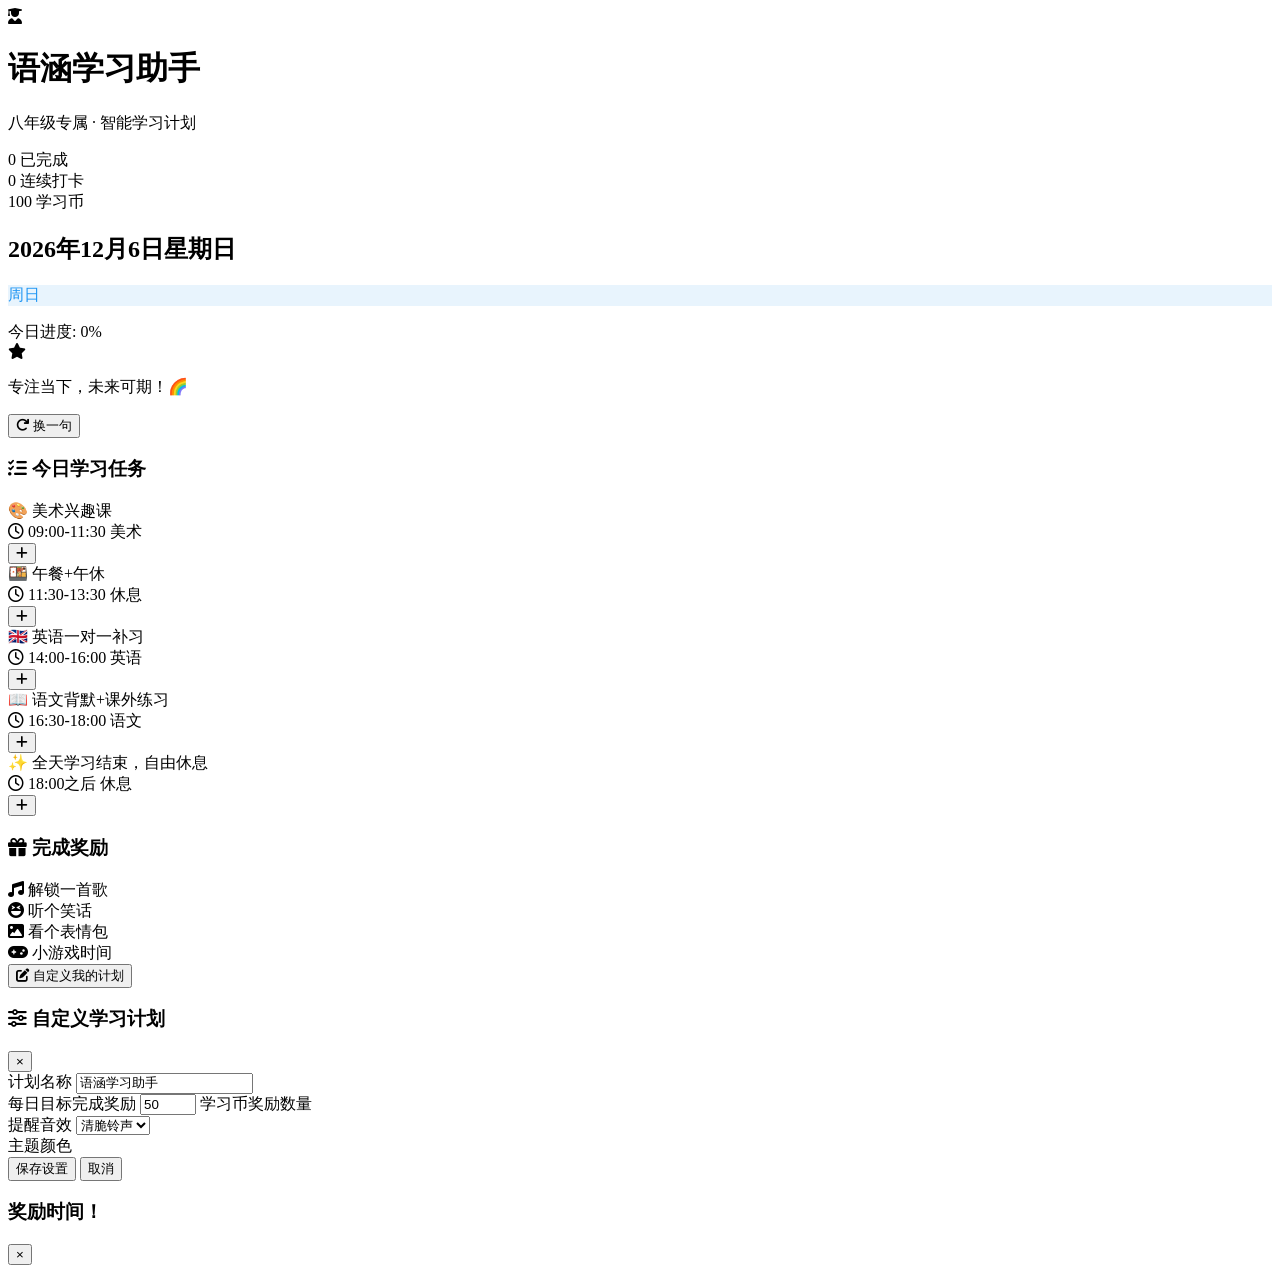
==== index.html @ 537aae7a "Deploy 李语涵学习助手 v1.0" ====
<!DOCTYPE html>
<html lang="zh-CN">
<head>
    <meta charset="UTF-8">
    <meta name="viewport" content="width=device-width, initial-scale=1.0">
    <title>语涵学习助手 ✨</title>
    <link rel="stylesheet" href="style.css">
    <link rel="stylesheet" href="https://cdnjs.cloudflare.com/ajax/libs/font-awesome/6.4.0/css/all.min.css">
    <link href="https://fonts.googleapis.com/css2?family=Poppins:wght@300;400;500;600;700&family=Quicksand:wght@400;500;600&display=swap" rel="stylesheet">
</head>
<body>
    <div class="container">
        <!-- 头部区域 -->
        <header class="header">
            <div class="user-info">
                <div class="avatar">
                    <i class="fas fa-user-graduate"></i>
                </div>
                <div class="user-details">
                    <h1>语涵学习助手</h1>
                    <p class="subtitle">八年级专属 · 智能学习计划</p>
                </div>
            </div>
            <div class="stats">
                <div class="stat-item">
                    <span class="stat-value" id="completed-count">0</span>
                    <span class="stat-label">已完成</span>
                </div>
                <div class="stat-item">
                    <span class="stat-value" id="streak-days">0</span>
                    <span class="stat-label">连续打卡</span>
                </div>
                <div class="stat-item">
                    <span class="stat-value" id="total-points">100</span>
                    <span class="stat-label">学习币</span>
                </div>
            </div>
        </header>

        <!-- 日期和进度 -->
        <div class="date-section">
            <div class="current-date">
                <h2 id="current-date">2026年5月26日 星期二</h2>
                <p class="day-type" id="day-type">工作日</p>
            </div>
            <div class="progress-container">
                <div class="progress-bar">
                    <div class="progress-fill" id="progress-fill" style="width: 0%"></div>
                </div>
                <div class="progress-text">
                    <span id="progress-text">今日进度: 0%</span>
                </div>
            </div>
        </div>

        <!-- 激励语区域 -->
        <div class="motivation-section">
            <div class="motivation-card">
                <i class="fas fa-star"></i>
                <p id="motivation-text">今天也是闪闪发光的一天！✨</p>
                <button class="refresh-motivation" onclick="refreshMotivation()">
                    <i class="fas fa-redo"></i> 换一句
                </button>
            </div>
        </div>

        <!-- 任务列表 -->
        <div class="tasks-section">
            <h3><i class="fas fa-list-check"></i> 今日学习任务</h3>
            <div class="tasks-container" id="tasks-container">
                <!-- 任务将通过JS动态生成 -->
            </div>
        </div>

        <!-- 娱乐奖励 -->
        <div class="rewards-section">
            <h3><i class="fas fa-gift"></i> 完成奖励</h3>
            <div class="rewards-container">
                <div class="reward-item" onclick="claimReward('music')">
                    <i class="fas fa-music"></i>
                    <span>解锁一首歌</span>
                </div>
                <div class="reward-item" onclick="claimReward('joke')">
                    <i class="fas fa-laugh-squint"></i>
                    <span>听个笑话</span>
                </div>
                <div class="reward-item" onclick="claimReward('meme')">
                    <i class="fas fa-image"></i>
                    <span>看个表情包</span>
                </div>
                <div class="reward-item" onclick="claimReward('game')">
                    <i class="fas fa-gamepad"></i>
                    <span>小游戏时间</span>
                </div>
            </div>
        </div>

        <!-- 编辑计划按钮 -->
        <div class="edit-section">
            <button class="edit-plan-btn" onclick="openEditModal()">
                <i class="fas fa-edit"></i> 自定义我的计划
            </button>
        </div>
    </div>

    <!-- 编辑计划模态框 -->
    <div class="modal" id="edit-modal">
        <div class="modal-content">
            <div class="modal-header">
                <h3><i class="fas fa-sliders-h"></i> 自定义学习计划</h3>
                <button class="close-btn" onclick="closeEditModal()">&times;</button>
            </div>
            <div class="modal-body">
                <div class="form-group">
                    <label>计划名称</label>
                    <input type="text" id="plan-name" value="语涵学习助手" placeholder="给你的计划起个酷炫的名字">
                </div>
                <div class="form-group">
                    <label>每日目标完成奖励</label>
                    <input type="number" id="daily-reward" value="50" min="10" max="200">
                    <span class="hint">学习币奖励数量</span>
                </div>
                <div class="form-group">
                    <label>提醒音效</label>
                    <select id="sound-effect">
                        <option value="bell">清脆铃声</option>
                        <option value="chime">风铃音</option>
                        <option value="success">成功音效</option>
                        <option value="none">无音效</option>
                    </select>
                </div>
                <div class="form-group">
                    <label>主题颜色</label>
                    <div class="color-options">
                        <div class="color-option" style="background-color: #6a5acd;" onclick="selectColor('#6a5acd')"></div>
                        <div class="color-option" style="background-color: #ff6b6b;" onclick="selectColor('#ff6b6b')"></div>
                        <div class="color-option" style="background-color: #4ecdc4;" onclick="selectColor('#4ecdc4')"></div>
                        <div class="color-option" style="background-color: #ffd166;" onclick="selectColor('#ffd166')"></div>
                    </div>
                </div>
                <div class="form-actions">
                    <button class="save-btn" onclick="savePlanSettings()">保存设置</button>
                    <button class="cancel-btn" onclick="closeEditModal()">取消</button>
                </div>
            </div>
        </div>
    </div>

    <!-- 奖励展示模态框 -->
    <div class="modal" id="reward-modal">
        <div class="modal-content reward-content">
            <div class="modal-header">
                <h3 id="reward-title">奖励时间！</h3>
                <button class="close-btn" onclick="closeRewardModal()">&times;</button>
            </div>
            <div class="modal-body" id="reward-body">
                <!-- 奖励内容动态生成 -->
            </div>
        </div>
    </div>

    <!-- 音效 -->
    <audio id="complete-sound" src="https://assets.mixkit.co/sfx/preview/mixkit-correct-answer-tone-2870.mp3" preload="auto"></audio>
    <audio id="reward-sound" src="https://assets.mixkit.co/sfx/preview/mixkit-winning-chimes-2015.mp3" preload="auto"></audio>

    <script src="script.js"></script>
</body>
</html>
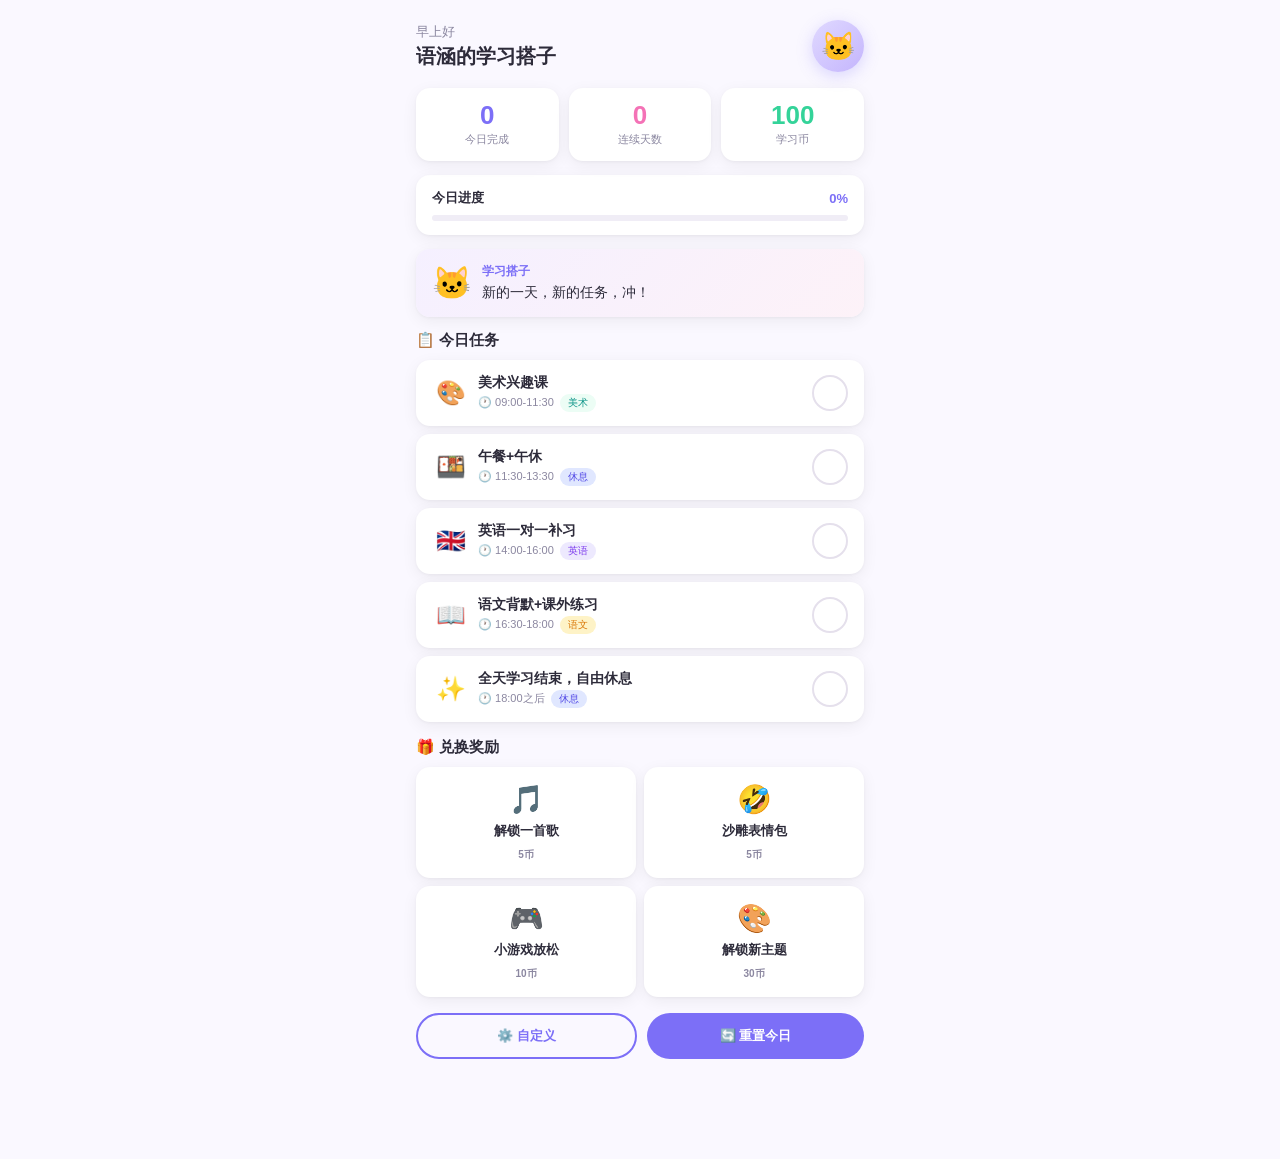
==== commit c0cd1d7d: "v2.0 全新设计：学习搭子 · 同龄人风格 · 单文件应用" ====
--- a/index.html
+++ b/index.html
@@ -1,168 +1,703 @@
 <!DOCTYPE html>
 <html lang="zh-CN">
 <head>
-    <meta charset="UTF-8">
-    <meta name="viewport" content="width=device-width, initial-scale=1.0">
-    <title>语涵学习助手 ✨</title>
-    <link rel="stylesheet" href="style.css">
-    <link rel="stylesheet" href="https://cdnjs.cloudflare.com/ajax/libs/font-awesome/6.4.0/css/all.min.css">
-    <link href="https://fonts.googleapis.com/css2?family=Poppins:wght@300;400;500;600;700&family=Quicksand:wght@400;500;600&display=swap" rel="stylesheet">
+<meta charset="UTF-8">
+<meta name="viewport" content="width=device-width, initial-scale=1.0, user-scalable=no">
+<title>语涵的学习搭子</title>
+<style>
+*{margin:0;padding:0;box-sizing:border-box}
+:root{
+  --bg:#faf8ff;--card:#fff;--text:#2d2b3a;--sub:#8b87a0;
+  --purple:#7c6ff7;--pink:#f472b6;--mint:#34d399;--amber:#fbbf24;
+  --red:#f87171;--blue:#60a5fa;
+  --shadow:0 1px 3px rgba(0,0,0,.04),0 4px 16px rgba(0,0,0,.06);
+  --radius:20px;--radius-sm:14px;
+}
+body{
+  font-family:-apple-system,BlinkMacSystemFont,'Segoe UI','PingFang SC','Microsoft YaHei',sans-serif;
+  background:var(--bg);color:var(--text);min-height:100vh;
+  -webkit-tap-highlight-color:transparent;user-select:none;
+}
+.container{max-width:480px;margin:0 auto;padding:12px 16px 100px}
+
+/* 顶部 */
+.topbar{display:flex;align-items:center;justify-content:space-between;padding:8px 0 16px}
+.greeting{font-size:13px;color:var(--sub)}
+.greeting b{display:block;font-size:20px;color:var(--text);font-weight:700;margin-top:2px}
+.mascot-wrap{position:relative}
+.mascot{
+  width:52px;height:52px;border-radius:50%;
+  background:linear-gradient(135deg,#e0d9ff,#c4b5fd);
+  display:flex;align-items:center;justify-content:center;font-size:28px;
+  box-shadow:0 4px 16px rgba(124,111,247,.25);cursor:pointer;
+  transition:transform .2s;position:relative;
+}
+.mascot:active{transform:scale(.92)}
+.mascot-bubble{
+  position:absolute;top:-36px;right:-10px;
+  background:var(--text);color:#fff;font-size:11px;padding:5px 10px;
+  border-radius:12px 12px 12px 4px;white-space:nowrap;opacity:0;
+  transform:translateY(4px);transition:all .3s;pointer-events:none;
+}
+.mascot-bubble.show{opacity:1;transform:translateY(0)}
+
+/* 状态卡片 */
+.stat-row{display:flex;gap:10px;margin-bottom:14px}
+.stat-card{
+  flex:1;background:var(--card);border-radius:var(--radius-sm);
+  padding:14px;box-shadow:var(--shadow);text-align:center;
+  transition:transform .2s;
+}
+.stat-card:active{transform:scale(.97)}
+.stat-num{font-size:26px;font-weight:800;line-height:1}
+.stat-num.purple{color:var(--purple)}
+.stat-num.pink{color:var(--pink)}
+.stat-num.mint{color:var(--mint)}
+.stat-label{font-size:11px;color:var(--sub);margin-top:4px}
+
+/* 进度条 */
+.progress-wrap{background:var(--card);border-radius:var(--radius-sm);padding:14px 16px;box-shadow:var(--shadow);margin-bottom:14px}
+.progress-top{display:flex;justify-content:space-between;align-items:center;margin-bottom:8px}
+.progress-top span{font-size:13px;font-weight:600}
+.progress-pct{color:var(--purple)}
+.progress-bar{height:6px;background:#f0edf6;border-radius:10px;overflow:hidden}
+.progress-fill{height:100%;background:linear-gradient(90deg,var(--purple),var(--pink));border-radius:10px;transition:width .6s cubic-bezier(.4,0,.2,1)}
+
+/* 搭子说的话 */
+.buddy-msg{
+  background:linear-gradient(135deg,#f5f0ff,#fdf2f8);border-radius:var(--radius-sm);
+  padding:14px 16px;margin-bottom:14px;display:flex;align-items:center;gap:10px;
+  box-shadow:var(--shadow);cursor:pointer;transition:transform .2s;
+}
+.buddy-msg:active{transform:scale(.98)}
+.buddy-avatar{font-size:32px;flex-shrink:0}
+.buddy-text{flex:1}
+.buddy-text .name{font-size:12px;color:var(--purple);font-weight:600}
+.buddy-text .msg{font-size:14px;color:var(--text);margin-top:2px;line-height:1.5}
+
+/* 任务区 */
+.section-title{font-size:15px;font-weight:700;margin-bottom:10px;display:flex;align-items:center;gap:6px}
+.task-list{display:flex;flex-direction:column;gap:8px;margin-bottom:16px}
+.task{
+  background:var(--card);border-radius:var(--radius-sm);padding:14px 16px;
+  box-shadow:var(--shadow);display:flex;align-items:center;gap:12px;
+  transition:all .25s;cursor:pointer;position:relative;overflow:hidden;
+  border-left:4px solid transparent;
+}
+.task.done{border-left-color:var(--mint);background:#f8fdf9}
+.task.done .task-name{text-decoration:line-through;color:#b0b0b0}
+.task.done .task-time{color:#c0c0c0}
+.task-emoji{font-size:24px;flex-shrink:0}
+.task-info{flex:1;min-width:0}
+.task-name{font-size:14px;font-weight:600;transition:color .2s}
+.task-time{font-size:11px;color:var(--sub);margin-top:2px}
+.task-tag{
+  display:inline-block;font-size:10px;padding:2px 8px;border-radius:10px;
+  font-weight:500;margin-left:6px;
+}
+.tag-en{background:#ede9fe;color:#7c3aed}
+.tag-cn{background:#fef3c7;color:#d97706}
+.tag-ma{background:#fce7f3;color:#db2777}
+.tag-ph{background:#d1fae5;color:#059669}
+.tag-ch{background:#f3e8ff;color:#9333ea}
+.tag-fr{background:#e0e7ff;color:#4f46e5}
+.tag-ot{background:#ecfdf5;color:#0d9488}
+.task-check{
+  width:36px;height:36px;border-radius:50%;border:2.5px solid #e5e0ec;
+  flex-shrink:0;display:flex;align-items:center;justify-content:center;
+  transition:all .25s;font-size:16px;color:transparent;
+}
+.task.done .task-check{background:var(--mint);border-color:var(--mint);color:#fff}
+
+/* 奖励区 */
+.reward-grid{display:grid;grid-template-columns:1fr 1fr;gap:8px;margin-bottom:16px}
+.reward-btn{
+  background:var(--card);border-radius:var(--radius-sm);padding:16px 12px;
+  box-shadow:var(--shadow);text-align:center;cursor:pointer;
+  transition:all .2s;border:none;font-family:inherit;font-size:13px;
+  font-weight:600;color:var(--text);display:flex;flex-direction:column;
+  align-items:center;gap:6px;
+}
+.reward-btn:active{transform:scale(.95)}
+.reward-btn .icon{font-size:28px}
+.reward-btn .cost{font-size:10px;color:var(--sub);margin-top:2px}
+
+/* 底部按钮 */
+.bottom-actions{display:flex;gap:10px;margin-top:8px}
+.btn{
+  flex:1;padding:12px;border-radius:25px;font-size:13px;font-weight:600;
+  cursor:pointer;transition:all .2s;border:none;font-family:inherit;
+  display:flex;align-items:center;justify-content:center;gap:6px;
+}
+.btn-outline{background:transparent;border:2px solid var(--purple);color:var(--purple)}
+.btn-outline:active{background:var(--purple);color:#fff}
+.btn-solid{background:var(--purple);color:#fff}
+.btn-solid:active{opacity:.85}
+
+/* 弹窗 */
+.overlay{
+  position:fixed;inset:0;background:rgba(0,0,0,.4);z-index:100;
+  display:flex;align-items:flex-end;justify-content:center;
+  opacity:0;pointer-events:none;transition:opacity .3s;
+}
+.overlay.show{opacity:1;pointer-events:auto}
+.sheet{
+  background:var(--card);width:100%;max-width:480px;max-height:80vh;
+  border-radius:24px 24px 0 0;padding:20px 20px 32px;overflow-y:auto;
+  transform:translateY(100%);transition:transform .35s cubic-bezier(.4,0,.2,1);
+}
+.overlay.show .sheet{transform:translateY(0)}
+.sheet-handle{width:36px;height:4px;background:#e0dce8;border-radius:4px;margin:0 auto 16px}
+.sheet h3{font-size:17px;font-weight:700;margin-bottom:16px;text-align:center}
+
+/* 设置表单 */
+.set-row{margin-bottom:14px}
+.set-row label{display:block;font-size:12px;font-weight:600;color:var(--sub);margin-bottom:6px}
+.set-row input,.set-row select{
+  width:100%;padding:10px 14px;border:2px solid #eee;border-radius:12px;
+  font-size:14px;font-family:inherit;background:#fafafa;transition:border .2s;
+}
+.set-row input:focus,.set-row select:focus{outline:none;border-color:var(--purple);background:#fff}
+.color-pick{display:flex;gap:8px}
+.color-dot{
+  width:30px;height:30px;border-radius:50%;cursor:pointer;border:3px solid transparent;transition:all .2s;
+}
+.color-dot.active{border-color:var(--text);transform:scale(1.15)}
+
+/* 奖励弹窗 */
+.reward-pop{text-align:center;padding:10px 0}
+.reward-pop .big-emoji{font-size:64px;margin-bottom:12px;animation:bounce .6s}
+@keyframes bounce{0%,100%{transform:translateY(0)}50%{transform:translateY(-16px)}}
+.reward-pop .title{font-size:18px;font-weight:700;margin-bottom:6px}
+.reward-pop .desc{font-size:13px;color:var(--sub);margin-bottom:16px;line-height:1.6}
+
+/* 小游戏 */
+.game-area{text-align:center;padding:10px 0}
+.game-canvas{border-radius:12px;background:#f8f6ff;margin-bottom:12px;touch-action:none}
+.game-score{font-size:15px;font-weight:700;margin-bottom:8px}
+.game-hint{font-size:12px;color:var(--sub)}
+
+/* Toast */
+.toast{
+  position:fixed;top:20px;left:50%;transform:translateX(-50%);
+  background:var(--text);color:#fff;padding:10px 20px;border-radius:20px;
+  font-size:13px;font-weight:600;z-index:200;pointer-events:none;
+  animation:toastIn .35s ease,toastOut .35s ease 1.8s forwards;
+}
+@keyframes toastIn{from{opacity:0;transform:translateX(-50%) translateY(-12px)}to{opacity:1;transform:translateX(-50%) translateY(0)}}
+@keyframes toastOut{from{opacity:1}to{opacity:0}}
+
+/* 粒子 */
+.spark{
+  position:fixed;pointer-events:none;z-index:300;font-size:20px;
+  animation:sparkUp .9s ease-out forwards;
+}
+@keyframes sparkUp{
+  0%{opacity:1;transform:translate(0,0) scale(1)}
+  100%{opacity:0;transform:translate(var(--sx),var(--sy)) scale(.3)}
+}
+
+/* 暗色 */
+@media(prefers-color-scheme:dark){
+  :root{--bg:#13111c;--card:#1e1b2e;--text:#e8e4f0;--sub:#9b95b5}
+  .task{background:#1e1b2e}
+  .task.done{background:#1a2e22}
+  .stat-card{background:#1e1b2e}
+  .progress-wrap{background:#1e1b2e}
+  .buddy-msg{background:linear-gradient(135deg,#1e1b3a,#2a1a30)}
+  .reward-btn{background:#1e1b2e}
+  .sheet{background:#1e1b2e}
+  .set-row input,.set-row select{background:#2a2638;border-color:#3a3550;color:#e8e4f0}
+  .progress-bar{background:#2a2638}
+  .task-check{border-color:#3a3550}
+  .sheet-handle{background:#3a3550}
+}
+</style>
 </head>
 <body>
-    <div class="container">
-        <!-- 头部区域 -->
-        <header class="header">
-            <div class="user-info">
-                <div class="avatar">
-                    <i class="fas fa-user-graduate"></i>
-                </div>
-                <div class="user-details">
-                    <h1>语涵学习助手</h1>
-                    <p class="subtitle">八年级专属 · 智能学习计划</p>
-                </div>
-            </div>
-            <div class="stats">
-                <div class="stat-item">
-                    <span class="stat-value" id="completed-count">0</span>
-                    <span class="stat-label">已完成</span>
-                </div>
-                <div class="stat-item">
-                    <span class="stat-value" id="streak-days">0</span>
-                    <span class="stat-label">连续打卡</span>
-                </div>
-                <div class="stat-item">
-                    <span class="stat-value" id="total-points">100</span>
-                    <span class="stat-label">学习币</span>
-                </div>
-            </div>
-        </header>
-
-        <!-- 日期和进度 -->
-        <div class="date-section">
-            <div class="current-date">
-                <h2 id="current-date">2026年5月26日 星期二</h2>
-                <p class="day-type" id="day-type">工作日</p>
-            </div>
-            <div class="progress-container">
-                <div class="progress-bar">
-                    <div class="progress-fill" id="progress-fill" style="width: 0%"></div>
-                </div>
-                <div class="progress-text">
-                    <span id="progress-text">今日进度: 0%</span>
-                </div>
-            </div>
-        </div>
-
-        <!-- 激励语区域 -->
-        <div class="motivation-section">
-            <div class="motivation-card">
-                <i class="fas fa-star"></i>
-                <p id="motivation-text">今天也是闪闪发光的一天！✨</p>
-                <button class="refresh-motivation" onclick="refreshMotivation()">
-                    <i class="fas fa-redo"></i> 换一句
-                </button>
-            </div>
-        </div>
-
-        <!-- 任务列表 -->
-        <div class="tasks-section">
-            <h3><i class="fas fa-list-check"></i> 今日学习任务</h3>
-            <div class="tasks-container" id="tasks-container">
-                <!-- 任务将通过JS动态生成 -->
-            </div>
-        </div>
-
-        <!-- 娱乐奖励 -->
-        <div class="rewards-section">
-            <h3><i class="fas fa-gift"></i> 完成奖励</h3>
-            <div class="rewards-container">
-                <div class="reward-item" onclick="claimReward('music')">
-                    <i class="fas fa-music"></i>
-                    <span>解锁一首歌</span>
-                </div>
-                <div class="reward-item" onclick="claimReward('joke')">
-                    <i class="fas fa-laugh-squint"></i>
-                    <span>听个笑话</span>
-                </div>
-                <div class="reward-item" onclick="claimReward('meme')">
-                    <i class="fas fa-image"></i>
-                    <span>看个表情包</span>
-                </div>
-                <div class="reward-item" onclick="claimReward('game')">
-                    <i class="fas fa-gamepad"></i>
-                    <span>小游戏时间</span>
-                </div>
-            </div>
-        </div>
-
-        <!-- 编辑计划按钮 -->
-        <div class="edit-section">
-            <button class="edit-plan-btn" onclick="openEditModal()">
-                <i class="fas fa-edit"></i> 自定义我的计划
-            </button>
-        </div>
+<div class="container">
+  <div class="topbar">
+    <div class="greeting">
+      <span id="greet-time">下午好</span>
+      <b id="plan-title">语涵的学习搭子</b>
     </div>
-
-    <!-- 编辑计划模态框 -->
-    <div class="modal" id="edit-modal">
-        <div class="modal-content">
-            <div class="modal-header">
-                <h3><i class="fas fa-sliders-h"></i> 自定义学习计划</h3>
-                <button class="close-btn" onclick="closeEditModal()">&times;</button>
-            </div>
-            <div class="modal-body">
-                <div class="form-group">
-                    <label>计划名称</label>
-                    <input type="text" id="plan-name" value="语涵学习助手" placeholder="给你的计划起个酷炫的名字">
-                </div>
-                <div class="form-group">
-                    <label>每日目标完成奖励</label>
-                    <input type="number" id="daily-reward" value="50" min="10" max="200">
-                    <span class="hint">学习币奖励数量</span>
-                </div>
-                <div class="form-group">
-                    <label>提醒音效</label>
-                    <select id="sound-effect">
-                        <option value="bell">清脆铃声</option>
-                        <option value="chime">风铃音</option>
-                        <option value="success">成功音效</option>
-                        <option value="none">无音效</option>
-                    </select>
-                </div>
-                <div class="form-group">
-                    <label>主题颜色</label>
-                    <div class="color-options">
-                        <div class="color-option" style="background-color: #6a5acd;" onclick="selectColor('#6a5acd')"></div>
-                        <div class="color-option" style="background-color: #ff6b6b;" onclick="selectColor('#ff6b6b')"></div>
-                        <div class="color-option" style="background-color: #4ecdc4;" onclick="selectColor('#4ecdc4')"></div>
-                        <div class="color-option" style="background-color: #ffd166;" onclick="selectColor('#ffd166')"></div>
-                    </div>
-                </div>
-                <div class="form-actions">
-                    <button class="save-btn" onclick="savePlanSettings()">保存设置</button>
-                    <button class="cancel-btn" onclick="closeEditModal()">取消</button>
-                </div>
-            </div>
-        </div>
+    <div class="mascot-wrap" onclick="tapMascot()">
+      <div class="mascot-bubble" id="mascot-bubble"></div>
+      <div class="mascot" id="mascot-face">🐱</div>
     </div>
-
-    <!-- 奖励展示模态框 -->
-    <div class="modal" id="reward-modal">
-        <div class="modal-content reward-content">
-            <div class="modal-header">
-                <h3 id="reward-title">奖励时间！</h3>
-                <button class="close-btn" onclick="closeRewardModal()">&times;</button>
-            </div>
-            <div class="modal-body" id="reward-body">
-                <!-- 奖励内容动态生成 -->
-            </div>
-        </div>
+  </div>
+
+  <div class="stat-row">
+    <div class="stat-card"><div class="stat-num purple" id="done-num">0</div><div class="stat-label">今日完成</div></div>
+    <div class="stat-card"><div class="stat-num pink" id="streak-num">0</div><div class="stat-label">连续天数</div></div>
+    <div class="stat-card"><div class="stat-num mint" id="coin-num">100</div><div class="stat-label">学习币</div></div>
+  </div>
+
+  <div class="progress-wrap">
+    <div class="progress-top"><span>今日进度</span><span class="progress-pct" id="pct-text">0%</span></div>
+    <div class="progress-bar"><div class="progress-fill" id="pct-bar" style="width:0%"></div></div>
+  </div>
+
+  <div class="buddy-msg" onclick="refreshBuddy()">
+    <div class="buddy-avatar" id="buddy-emoji">🐱</div>
+    <div class="buddy-text">
+      <div class="name">你的学习搭子</div>
+      <div class="msg" id="buddy-msg">今天也是元气满满的一天！</div>
     </div>
-
-    <!-- 音效 -->
-    <audio id="complete-sound" src="https://assets.mixkit.co/sfx/preview/mixkit-correct-answer-tone-2870.mp3" preload="auto"></audio>
-    <audio id="reward-sound" src="https://assets.mixkit.co/sfx/preview/mixkit-winning-chimes-2015.mp3" preload="auto"></audio>
-
-    <script src="script.js"></script>
+  </div>
+
+  <div class="section-title">📋 今日任务</div>
+  <div class="task-list" id="task-list"></div>
+
+  <div class="section-title">🎁 兑换奖励</div>
+  <div class="reward-grid">
+    <button class="reward-btn" onclick="openReward('music')"><span class="icon">🎵</span>解锁一首歌<span class="cost">5币</span></button>
+    <button class="reward-btn" onclick="openReward('meme')"><span class="icon">🤣</span>沙雕表情包<span class="cost">5币</span></button>
+    <button class="reward-btn" onclick="openReward('game')"><span class="icon">🎮</span>小游戏放松<span class="cost">10币</span></button>
+    <button class="reward-btn" onclick="openReward('theme')"><span class="icon">🎨</span>解锁新主题<span class="cost">30币</span></button>
+  </div>
+
+  <div class="bottom-actions">
+    <button class="btn btn-outline" onclick="openSettings()">⚙️ 自定义</button>
+    <button class="btn btn-solid" onclick="resetToday()">🔄 重置今日</button>
+  </div>
+</div>
+
+<!-- 设置弹窗 -->
+<div class="overlay" id="settings-overlay">
+  <div class="sheet">
+    <div class="sheet-handle"></div>
+    <h3>自定义你的学习搭子</h3>
+    <div class="set-row"><label>计划名称</label><input id="set-name" placeholder="给你的计划起个名"></div>
+    <div class="set-row"><label>搭子昵称</label><input id="set-buddy" placeholder="给你的搭子起个名"></div>
+    <div class="set-row"><label>搭子形象</label><select id="set-mascot"></select></div>
+    <div class="set-row"><label>主题色</label><div class="color-pick" id="color-pick"></div></div>
+    <button class="btn btn-solid" style="width:100%;margin-top:8px" onclick="saveSettings()">保存</button>
+  </div>
+</div>
+
+<!-- 奖励弹窗 -->
+<div class="overlay" id="reward-overlay">
+  <div class="sheet" id="reward-sheet">
+    <div class="sheet-handle"></div>
+    <div class="reward-pop" id="reward-content"></div>
+  </div>
+</div>
+
+<script>
+// ============ 数据 ============
+const WEEKDAY_TASKS = [
+  {id:1,emoji:'📝',name:'完成校内全部作业',time:'放学~20:00',tag:'作业',tagCls:'tag-ot'},
+  {id:2,emoji:'🇬🇧',name:'英语专项：背默+语法',time:'20:00-21:10',tag:'英语',tagCls:'tag-en',days:[1,3,5]},
+  {id:3,emoji:'📖',name:'语文专项：背诵+刷题',time:'20:00-21:10',tag:'语文',tagCls:'tag-cn',days:[2,4]},
+];
+const SAT_TASKS = [
+  {id:4,emoji:'😴',name:'补觉休整，好好吃顿饭',time:'10:00起床',tag:'休息',tagCls:'tag-fr'},
+  {id:5,emoji:'🔬',name:'理化空中课堂+随堂练习',time:'10:00-11:00',tag:'理化',tagCls:'tag-ph'},
+  {id:6,emoji:'🧮',name:'线下数学补习',time:'13:00-17:00',tag:'数学',tagCls:'tag-ma'},
+  {id:7,emoji:'📚',name:'周末作业查缺补漏',time:'17:00-20:00',tag:'作业',tagCls:'tag-ot'},
+  {id:8,emoji:'🎮',name:'自由娱乐时间',time:'20:00之后',tag:'娱乐',tagCls:'tag-fr'},
+];
+const SUN_TASKS = [
+  {id:9,emoji:'🎨',name:'美术兴趣课',time:'09:00-11:30',tag:'美术',tagCls:'tag-ot'},
+  {id:10,emoji:'🍱',name:'午餐+午休',time:'11:30-13:30',tag:'休息',tagCls:'tag-fr'},
+  {id:11,emoji:'🇬🇧',name:'英语一对一补习',time:'14:00-16:00',tag:'英语',tagCls:'tag-en'},
+  {id:12,emoji:'📖',name:'语文背默+课外练习',time:'16:30-18:00',tag:'语文',tagCls:'tag-cn'},
+  {id:13,emoji:'✨',name:'全天学习结束，自由休息',time:'18:00之后',tag:'休息',tagCls:'tag-fr'},
+];
+
+const MASCOTS = ['🐱','🐶','🐰','🦊','🐼','🐨','🐸','🦄','🐙','🐣'];
+const COLORS = ['#7c6ff7','#f472b6','#34d399','#fbbf24','#60a5fa','#f87171','#a78bfa','#fb923c'];
+
+// 搭子语录——同龄人语气
+const BUDDY_MSGS = {
+  morning: [
+    '早啊！今天也是被学习选中的一天呢~',
+    '起床了起床了，卷起来！',
+    '新的一天，新的任务，冲！',
+    '早八人早八魂（虽然你不上早八）',
+  ],
+  idle: [
+    '在吗在吗在吗？看看任务？',
+    '摸鱼被我抓到了吧 👀',
+    '点一下任务就能完成哦，试试？',
+    '今天进度还是0诶，要不要开始第一个？',
+    '我在这儿等着你回来~等着你回来把那任务做~',
+  ],
+  progress: [
+    '不错不错，进度过半了！',
+    '稳！继续保持这个节奏',
+    '你今天状态可以啊',
+    '已经完成好几个了，休息一下？',
+  ],
+  almost: [
+    '就差最后一点了！',
+    '马上就能收工了，再坚持一下',
+    '胜利在望！',
+  ],
+  done: [
+    '全部完成！今天你是我的神！',
+    '收工！可以心安理得地躺平了',
+    '任务清零！奖励自己一下？',
+    '今天表现满分，明天继续~',
+  ],
+  tap: [
+    '别戳了别戳了，痒！',
+    '？',
+    '你戳我干嘛，去做任务啊',
+    '再戳我要生气了（并不会）',
+    '戳一次扣一个学习币（开玩笑的）',
+    '好啦好啦，我知道你在',
+  ]
+};
+
+// 奖励内容
+const REWARDS = {
+  music: {
+    emoji:'🎵',title:'今日推荐',
+    desc:'<p style="margin:4px 0">去网易云搜：<b>《我会等》- 承桓</b></p><p style="font-size:12px;color:var(--sub)">或者打开你的歌单随便听一首~</p>'
+  },
+  meme: {
+    emoji:'🤣',title:'今日份快乐',
+    desc:'<p style="font-size:28px;margin:8px 0">(╯°□°）╯︵ ┻━┻</p><p style="font-size:12px;color:var(--sub)">学习压力大的时候，掀个桌（虚拟的）</p>'
+  },
+  game: {emoji:'🎮',title:'小游戏',desc:'',isGame:true},
+  theme: {
+    emoji:'🎨',title:'新主题解锁！',
+    desc:'<p>已解锁一个新主题色</p><p style="font-size:12px;color:var(--sub)">去设置里换上新皮肤吧~</p>'
+  }
+};
+
+// ============ 状态 ============
+let completed = new Set();
+let coins = 100;
+let streak = 0;
+let themeColor = '#7c6ff7';
+let planTitle = '语涵的学习搭子';
+let buddyName = '学习搭子';
+let mascotEmoji = '🐱';
+let unlockedThemes = new Set(['#7c6ff7']);
+
+// ============ 初始化 ============
+function init(){
+  loadData();
+  updateGreeting();
+  renderTasks();
+  updateStats();
+  refreshBuddy();
+  applyTheme();
+  populateSettings();
+}
+function getToday(){return new Date().toISOString().split('T')[0]}
+function getDay(){return new Date().getDay()}
+
+function getTasks(){
+  const d = getDay();
+  if(d===0) return SUN_TASKS;
+  if(d===6) return SAT_TASKS;
+  return WEEKDAY_TASKS.filter(t=>!t.days||t.days.includes(d));
+}
+
+function renderTasks(){
+  const list = document.getElementById('task-list');
+  const tasks = getTasks();
+  list.innerHTML = tasks.map(t=>`
+    <div class="task ${completed.has(t.id)?'done':''}" onclick="toggleTask(${t.id},this)">
+      <div class="task-emoji">${t.emoji}</div>
+      <div class="task-info">
+        <div class="task-name">${t.name}</div>
+        <div class="task-time">🕐 ${t.time}<span class="task-tag ${t.tagCls}">${t.tag}</span></div>
+      </div>
+      <div class="task-check">✓</div>
+    </div>
+  `).join('');
+}
+
+function toggleTask(id,el){
+  if(completed.has(id)){
+    completed.delete(id);
+    el.classList.remove('done');
+    coins = Math.max(0, coins - 8);
+  } else {
+    completed.add(id);
+    el.classList.add('done');
+    coins += 8;
+    spawnSparks(el);
+    const msgs = ['拿下！','稳~','✅','+8','可以！','nice'];
+    toast(msgs[Math.floor(Math.random()*msgs.length)]);
+  }
+  updateStats();
+  saveData();
+  refreshBuddy();
+}
+
+function updateStats(){
+  const tasks = getTasks();
+  const done = tasks.filter(t=>completed.has(t.id)).length;
+  const pct = tasks.length ? Math.round(done/tasks.length*100) : 0;
+  document.getElementById('done-num').textContent = done;
+  document.getElementById('streak-num').textContent = streak;
+  document.getElementById('coin-num').textContent = coins;
+  document.getElementById('pct-text').textContent = pct+'%';
+  document.getElementById('pct-bar').style.width = pct+'%';
+}
+
+function updateGreeting(){
+  const h = new Date().getHours();
+  const g = h<12?'早上好':h<18?'下午好':'晚上好';
+  document.getElementById('greet-time').textContent = g;
+}
+
+function refreshBuddy(){
+  const tasks = getTasks();
+  const done = tasks.filter(t=>completed.has(t.id)).length;
+  const total = tasks.length;
+  let pool;
+  if(done===0) pool = BUDDY_MSGS.idle;
+  else if(done===total) pool = BUDDY_MSGS.done;
+  else if(done/total >= 0.8) pool = BUDDY_MSGS.almost;
+  else if(done/total >= 0.4) pool = BUDDY_MSGS.progress;
+  else pool = BUDDY_MSGS.idle;
+  const h = new Date().getHours();
+  if(h<10 && done===0) pool = BUDDY_MSGS.morning;
+  const msg = pool[Math.floor(Math.random()*pool.length)];
+  document.getElementById('buddy-msg').textContent = msg;
+  document.getElementById('buddy-emoji').textContent = mascotEmoji;
+  document.getElementById('mascot-face').textContent = mascotEmoji;
+  document.querySelector('.buddy-text .name').textContent = buddyName;
+}
+
+function tapMascot(){
+  const msgs = BUDDY_MSGS.tap;
+  const msg = msgs[Math.floor(Math.random()*msgs.length)];
+  const bubble = document.getElementById('mascot-bubble');
+  bubble.textContent = msg;
+  bubble.classList.add('show');
+  setTimeout(()=>bubble.classList.remove('show'), 2000);
+}
+
+// ============ 奖励 ============
+function openReward(type){
+  if(type==='theme'){
+    if(coins<30){toast('学习币不够哦，再攒攒~');return}
+    coins-=30;
+    const avail = [...COLORS].filter(c=>!unlockedThemes.has(c));
+    if(avail.length===0){toast('所有主题都已解锁！');coins+=30;return}
+    const pick = avail[Math.floor(Math.random()*avail.length)];
+    unlockedThemes.add(pick);
+    themeColor = pick;
+    applyTheme();
+    updateStats();saveData();
+    showRewardPopup('🎨','新主题解锁！','<p>去设置里可以切换主题~</p>');
+    return;
+  }
+  const r = REWARDS[type];
+  if(!r) return;
+  if(coins<5 && type!=='game'){toast('学习币不够哦~');return}
+  if(type==='game' && coins<10){toast('需要10个学习币~');return}
+  coins -= (type==='game'?10:5);
+  updateStats();saveData();
+  if(r.isGame){showGamePopup();return}
+  showRewardPopup(r.emoji,r.title,r.desc);
+}
+
+function showRewardPopup(emoji,title,desc){
+  document.getElementById('reward-content').innerHTML = `
+    <div class="big-emoji">${emoji}</div>
+    <div class="title">${title}</div>
+    <div class="desc">${desc}</div>
+    <button class="btn btn-solid" style="width:100%" onclick="closeReward()">收下！</button>
+  `;
+  document.getElementById('reward-overlay').classList.add('show');
+}
+
+// ============ 小游戏：记忆翻牌 ============
+let gameActive = false;
+let gameCards = [];
+let gameFlipped = [];
+let gameMatched = 0;
+let gameMoves = 0;
+
+function showGamePopup(){
+  const overlay = document.getElementById('reward-overlay');
+  const sheet = document.getElementById('reward-sheet');
+  sheet.innerHTML = `
+    <div class="sheet-handle"></div>
+    <div class="game-area">
+      <h3 style="margin-bottom:8px">🃏 记忆翻牌</h3>
+      <p class="game-hint">找出所有配对，尽量少翻牌！</p>
+      <div class="game-score" id="game-score">步数: 0 | 配对: 0/4</div>
+      <div style="display:grid;grid-template-columns:repeat(4,1fr);gap:6px;max-width:280px;margin:0 auto" id="game-grid"></div>
+      <button class="btn btn-solid" style="width:100%;margin-top:12px" onclick="closeReward()">不玩了</button>
+    </div>
+  `;
+  overlay.classList.add('show');
+  initGame();
+}
+
+function initGame(){
+  const emojis = ['🌟','💎','🔥','🎯','🌟','💎','🔥','🎯'];
+  gameCards = emojis.sort(()=>Math.random()-.5);
+  gameFlipped = [];
+  gameMatched = 0;
+  gameMoves = 0;
+  gameActive = true;
+  renderGameGrid();
+}
+
+function renderGameGrid(){
+  const grid = document.getElementById('game-grid');
+  if(!grid) return;
+  grid.innerHTML = gameCards.map((e,i)=>{
+    const flipped = gameFlipped.includes(i);
+    const matched = gameMatched > 0 && gameCards[i] === gameCards[gameFlipped[0]] && gameFlipped.includes(i);
+    return `<div style="aspect-ratio:1;border-radius:10px;display:flex;align-items:center;justify-content:center;font-size:28px;cursor:pointer;transition:all .2s;${flipped||matched?'background:#e8e4f8':'background:linear-gradient(135deg,#7c6ff7,#a78bfa);color:transparent'}" onclick="flipCard(${i})">${flipped||matched?e:'?'}</div>`;
+  }).join('');
+  document.getElementById('game-score').textContent = `步数: ${gameMoves} | 配对: ${gameMatched}/4`;
+}
+
+function flipCard(i){
+  if(!gameActive) return;
+  if(gameFlipped.includes(i)) return;
+  if(gameFlipped.length >= 2) return;
+  gameFlipped.push(i);
+  renderGameGrid();
+  if(gameFlipped.length === 2){
+    gameMoves++;
+    const [a,b] = gameFlipped;
+    if(gameCards[a] === gameCards[b]){
+      gameMatched++;
+      gameFlipped = [];
+      renderGameGrid();
+      if(gameMatched === 4){
+        gameActive = false;
+        const bonus = gameMoves <= 6 ? 15 : gameMoves <= 10 ? 10 : 5;
+        coins += bonus;
+        updateStats();saveData();
+        setTimeout(()=>{
+          document.getElementById('game-score').textContent = `完成！步数: ${gameMoves} | 奖励 +${bonus}币`;
+        },300);
+      }
+    } else {
+      setTimeout(()=>{gameFlipped=[];renderGameGrid()},600);
+    }
+  }
+}
+
+// ============ 设置 ============
+function populateSettings(){
+  document.getElementById('set-name').value = planTitle;
+  document.getElementById('set-buddy').value = buddyName;
+  const sel = document.getElementById('set-mascot');
+  sel.innerHTML = MASCOTS.map(m=>`<option value="${m}" ${m===mascotEmoji?'selected':''}>${m}</option>`).join('');
+  const pick = document.getElementById('color-pick');
+  pick.innerHTML = COLORS.map(c=>`<div class="color-dot${c===themeColor?' active':''}${unlockedThemes.has(c)?'':' style="opacity:.3;pointer-events:none"'}" style="background:${c}" onclick="pickColor('${c}')"></div>`).join('');
+}
+
+function pickColor(c){
+  if(!unlockedThemes.has(c)) return;
+  themeColor = c;
+  applyTheme();
+  populateSettings();
+}
+
+function openSettings(){
+  populateSettings();
+  document.getElementById('settings-overlay').classList.add('show');
+}
+
+function saveSettings(){
+  planTitle = document.getElementById('set-name').value || '语涵的学习搭子';
+  buddyName = document.getElementById('set-buddy').value || '学习搭子';
+  mascotEmoji = document.getElementById('set-mascot').value;
+  document.getElementById('plan-title').textContent = planTitle;
+  document.title = planTitle;
+  refreshBuddy();
+  saveData();
+  closeSettings();
+  toast('保存成功！');
+}
+
+function closeSettings(){document.getElementById('settings-overlay').classList.remove('show')}
+function closeReward(){document.getElementById('reward-overlay').classList.remove('show')}
+
+// ============ 主题 ============
+function applyTheme(){
+  document.documentElement.style.setProperty('--purple',themeColor);
+}
+
+// ============ 粒子 ============
+function spawnSparks(el){
+  const rect = el.getBoundingClientRect();
+  const cx = rect.left + rect.width/2;
+  const cy = rect.top + rect.height/2;
+  const emojis = ['✨','⭐','💫','🌟','🎉'];
+  for(let i=0;i<6;i++){
+    const s = document.createElement('div');
+    s.className = 'spark';
+    s.textContent = emojis[Math.floor(Math.random()*emojis.length)];
+    s.style.left = cx+'px';s.style.top = cy+'px';
+    const a = Math.random()*Math.PI*2, d = 40+Math.random()*60;
+    s.style.setProperty('--sx',Math.cos(a)*d+'px');
+    s.style.setProperty('--sy',Math.sin(a)*d+'px');
+    document.body.appendChild(s);
+    setTimeout(()=>s.remove(),900);
+  }
+}
+
+// ============ Toast ============
+function toast(msg){
+  const t = document.createElement('div');t.className='toast';t.textContent=msg;
+  document.body.appendChild(t);
+  setTimeout(()=>t.remove(),2200);
+}
+
+// ============ 存储 ============
+function saveData(){
+  const d = {
+    completed: [...completed],coins,streak,themeColor,planTitle,buddyName,
+    mascotEmoji,unlockedThemes:[...unlockedThemes],
+    lastDate: getToday()
+  };
+  localStorage.setItem('yuhan_study',JSON.stringify(d));
+}
+function loadData(){
+  try{
+    const raw = localStorage.getItem('yuhan_study');
+    if(!raw) return;
+    const d = JSON.parse(raw);
+    completed = new Set(d.completed||[]);
+    coins = d.coins??100;
+    themeColor = d.themeColor||'#7c6ff7';
+    planTitle = d.planTitle||'语涵的学习搭子';
+    buddyName = d.buddyName||'学习搭子';
+    mascotEmoji = d.mascotEmoji||'🐱';
+    unlockedThemes = new Set(d.unlockedThemes||['#7c6ff7']);
+    // streak
+    const today = getToday();
+    if(d.lastDate === today){streak = d.streak||0}
+    else if(d.lastDate && isYesterday(d.lastDate,today)){streak = (d.streak||0)+1}
+    else {streak = 0}
+    document.getElementById('plan-title').textContent = planTitle;
+    document.title = planTitle;
+  }catch(e){}
+}
+function isYesterday(a,b){
+  const d1=new Date(a+'T00:00:00'),d2=new Date(b+'T00:00:00');
+  return Math.round((d2-d1)/86400000)===1;
+}
+function resetToday(){
+  if(!confirm('确定要重置今天的完成记录吗？')) return;
+  completed.clear();
+  updateStats();renderTasks();saveData();refreshBuddy();
+  toast('已重置');
+}
+
+// 弹窗关闭
+document.getElementById('settings-overlay').addEventListener('click',function(e){if(e.target===this)closeSettings()});
+document.getElementById('reward-overlay').addEventListener('click',function(e){if(e.target===this)closeReward()});
+
+init();
+</script>
 </body>
 </html>
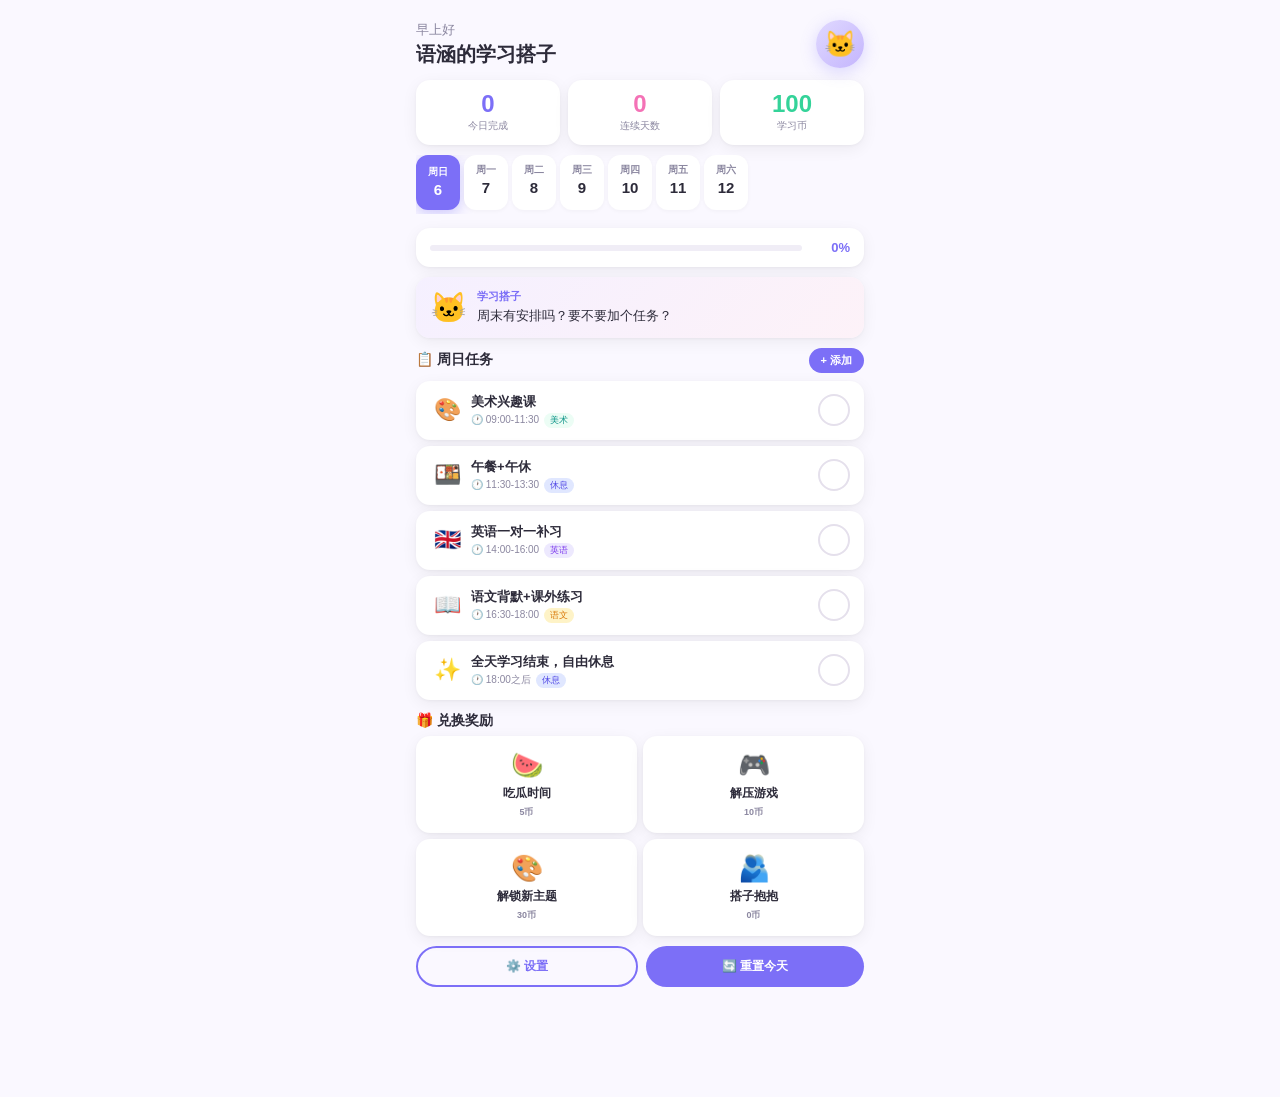
==== commit c2590884: "fix: JS syntax and rendering issues" ====
--- a/index.html
+++ b/index.html
@@ -2,700 +2,542 @@
 <html lang="zh-CN">
 <head>
 <meta charset="UTF-8">
-<meta name="viewport" content="width=device-width, initial-scale=1.0, user-scalable=no">
+<meta name="viewport" content="width=device-width,initial-scale=1,maximum-scale=1,user-scalable=no,viewport-fit=cover">
+<meta name="apple-mobile-web-app-capable" content="yes">
+<meta name="apple-mobile-web-app-status-bar-style" content="black-translucent">
+<meta name="apple-mobile-web-app-title" content="学习搭子">
+<meta name="theme-color" content="#7c6ff7">
+<link rel="manifest" href="manifest.json">
 <title>语涵的学习搭子</title>
 <style>
 *{margin:0;padding:0;box-sizing:border-box}
-:root{
-  --bg:#faf8ff;--card:#fff;--text:#2d2b3a;--sub:#8b87a0;
-  --purple:#7c6ff7;--pink:#f472b6;--mint:#34d399;--amber:#fbbf24;
-  --red:#f87171;--blue:#60a5fa;
-  --shadow:0 1px 3px rgba(0,0,0,.04),0 4px 16px rgba(0,0,0,.06);
-  --radius:20px;--radius-sm:14px;
-}
-body{
-  font-family:-apple-system,BlinkMacSystemFont,'Segoe UI','PingFang SC','Microsoft YaHei',sans-serif;
-  background:var(--bg);color:var(--text);min-height:100vh;
-  -webkit-tap-highlight-color:transparent;user-select:none;
-}
-.container{max-width:480px;margin:0 auto;padding:12px 16px 100px}
-
-/* 顶部 */
-.topbar{display:flex;align-items:center;justify-content:space-between;padding:8px 0 16px}
-.greeting{font-size:13px;color:var(--sub)}
-.greeting b{display:block;font-size:20px;color:var(--text);font-weight:700;margin-top:2px}
+:root{--bg:#faf8ff;--card:#fff;--text:#2d2b3a;--sub:#8b87a0;--purple:#7c6ff7;--pink:#f472b6;--mint:#34d399;--amber:#fbbf24;--red:#f87171;--blue:#60a5fa;--shadow:0 1px 3px rgba(0,0,0,.04),0 4px 16px rgba(0,0,0,.06);--radius:20px;--radius-sm:14px}
+body{font-family:-apple-system,BlinkMacSystemFont,'Segoe UI','PingFang SC','Microsoft YaHei',sans-serif;background:var(--bg);color:var(--text);min-height:100vh;min-height:100dvh;-webkit-tap-highlight-color:transparent;user-select:none;overflow-x:hidden}
+.container{max-width:480px;margin:0 auto;padding:12px 16px 110px}
+
+.topbar{display:flex;align-items:center;justify-content:space-between;padding:8px 0 12px}
+.greeting{font-size:13px;color:var(--sub)}.greeting b{display:block;font-size:20px;color:var(--text);font-weight:700;margin-top:2px}
 .mascot-wrap{position:relative}
-.mascot{
-  width:52px;height:52px;border-radius:50%;
-  background:linear-gradient(135deg,#e0d9ff,#c4b5fd);
-  display:flex;align-items:center;justify-content:center;font-size:28px;
-  box-shadow:0 4px 16px rgba(124,111,247,.25);cursor:pointer;
-  transition:transform .2s;position:relative;
-}
-.mascot:active{transform:scale(.92)}
-.mascot-bubble{
-  position:absolute;top:-36px;right:-10px;
-  background:var(--text);color:#fff;font-size:11px;padding:5px 10px;
-  border-radius:12px 12px 12px 4px;white-space:nowrap;opacity:0;
-  transform:translateY(4px);transition:all .3s;pointer-events:none;
-}
+.mascot{width:48px;height:48px;border-radius:50%;background:linear-gradient(135deg,#e0d9ff,#c4b5fd);display:flex;align-items:center;justify-content:center;font-size:26px;box-shadow:0 4px 16px rgba(124,111,247,.25);cursor:pointer;transition:transform .2s}
+.mascot:active{transform:scale(.9)}
+.mascot-bubble{position:absolute;top:-42px;right:-20px;background:var(--text);color:#fff;font-size:11px;padding:6px 10px;border-radius:12px 12px 12px 4px;white-space:nowrap;opacity:0;transform:translateY(4px);transition:all .3s;pointer-events:none;max-width:180px;white-space:normal;line-height:1.4}
 .mascot-bubble.show{opacity:1;transform:translateY(0)}
 
-/* 状态卡片 */
-.stat-row{display:flex;gap:10px;margin-bottom:14px}
-.stat-card{
-  flex:1;background:var(--card);border-radius:var(--radius-sm);
-  padding:14px;box-shadow:var(--shadow);text-align:center;
-  transition:transform .2s;
-}
-.stat-card:active{transform:scale(.97)}
-.stat-num{font-size:26px;font-weight:800;line-height:1}
-.stat-num.purple{color:var(--purple)}
-.stat-num.pink{color:var(--pink)}
-.stat-num.mint{color:var(--mint)}
-.stat-label{font-size:11px;color:var(--sub);margin-top:4px}
-
-/* 进度条 */
-.progress-wrap{background:var(--card);border-radius:var(--radius-sm);padding:14px 16px;box-shadow:var(--shadow);margin-bottom:14px}
-.progress-top{display:flex;justify-content:space-between;align-items:center;margin-bottom:8px}
-.progress-top span{font-size:13px;font-weight:600}
-.progress-pct{color:var(--purple)}
-.progress-bar{height:6px;background:#f0edf6;border-radius:10px;overflow:hidden}
-.progress-fill{height:100%;background:linear-gradient(90deg,var(--purple),var(--pink));border-radius:10px;transition:width .6s cubic-bezier(.4,0,.2,1)}
-
-/* 搭子说的话 */
-.buddy-msg{
-  background:linear-gradient(135deg,#f5f0ff,#fdf2f8);border-radius:var(--radius-sm);
-  padding:14px 16px;margin-bottom:14px;display:flex;align-items:center;gap:10px;
-  box-shadow:var(--shadow);cursor:pointer;transition:transform .2s;
-}
+.stat-row{display:flex;gap:8px;margin-bottom:10px}
+.stat-card{flex:1;background:var(--card);border-radius:var(--radius-sm);padding:12px;box-shadow:var(--shadow);text-align:center}
+.stat-num{font-size:24px;font-weight:800;line-height:1}
+.stat-num.purple{color:var(--purple)}.stat-num.pink{color:var(--pink)}.stat-num.mint{color:var(--mint)}
+.stat-label{font-size:10px;color:var(--sub);margin-top:3px}
+
+.date-strip{display:flex;gap:4px;margin-bottom:14px;overflow-x:auto;padding-bottom:4px;-webkit-overflow-scrolling:touch}
+.date-strip::-webkit-scrollbar{display:none}
+.date-chip{flex-shrink:0;min-width:44px;padding:8px 4px;border-radius:12px;text-align:center;cursor:pointer;transition:all .2s;background:var(--card);box-shadow:0 1px 4px rgba(0,0,0,.04);font-size:11px;line-height:1.4}
+.date-chip .dow{font-weight:600;color:var(--sub);font-size:10px}
+.date-chip .dom{font-weight:700;font-size:15px;color:var(--text)}
+.date-chip.active{background:var(--purple);box-shadow:0 4px 14px rgba(124,111,247,.35)}
+.date-chip.active .dow,.date-chip.active .dom{color:#fff}
+.date-chip.today{border:2px solid var(--purple)}
+
+.progress-wrap{background:var(--card);border-radius:var(--radius-sm);padding:12px 14px;box-shadow:var(--shadow);margin-bottom:10px;display:flex;align-items:center;gap:12px}
+.progress-bar{flex:1;height:6px;background:#f0edf6;border-radius:10px;overflow:hidden}
+.progress-fill{height:100%;background:linear-gradient(90deg,var(--purple),var(--pink));border-radius:10px;transition:width .5s}
+.progress-pct{font-size:13px;font-weight:700;color:var(--purple);min-width:36px;text-align:right}
+
+.buddy-msg{background:linear-gradient(135deg,#f5f0ff,#fdf2f8);border-radius:var(--radius-sm);padding:12px 14px;margin-bottom:10px;display:flex;align-items:center;gap:10px;box-shadow:var(--shadow);cursor:pointer;transition:all .2s}
 .buddy-msg:active{transform:scale(.98)}
-.buddy-avatar{font-size:32px;flex-shrink:0}
-.buddy-text{flex:1}
-.buddy-text .name{font-size:12px;color:var(--purple);font-weight:600}
-.buddy-text .msg{font-size:14px;color:var(--text);margin-top:2px;line-height:1.5}
-
-/* 任务区 */
-.section-title{font-size:15px;font-weight:700;margin-bottom:10px;display:flex;align-items:center;gap:6px}
-.task-list{display:flex;flex-direction:column;gap:8px;margin-bottom:16px}
-.task{
-  background:var(--card);border-radius:var(--radius-sm);padding:14px 16px;
-  box-shadow:var(--shadow);display:flex;align-items:center;gap:12px;
-  transition:all .25s;cursor:pointer;position:relative;overflow:hidden;
-  border-left:4px solid transparent;
-}
+.buddy-avatar{font-size:30px;flex-shrink:0}
+.buddy-text .name{font-size:11px;color:var(--purple);font-weight:600}
+.buddy-text .msg{font-size:13px;color:var(--text);margin-top:2px;line-height:1.5}
+
+.section-row{display:flex;align-items:center;justify-content:space-between;margin-bottom:8px}
+.section-title{font-size:14px;font-weight:700;display:flex;align-items:center;gap:6px}
+.btn-sm{font-size:11px;padding:5px 12px;border-radius:14px;border:none;cursor:pointer;font-weight:600;font-family:inherit;transition:all .2s;background:var(--purple);color:#fff}
+.btn-sm:active{opacity:.8}
+
+.task-list{display:flex;flex-direction:column;gap:6px;margin-bottom:12px}
+.task{background:var(--card);border-radius:var(--radius-sm);padding:12px 14px;box-shadow:var(--shadow);display:flex;align-items:center;gap:10px;transition:all .25s;cursor:pointer;border-left:4px solid transparent;position:relative}
 .task.done{border-left-color:var(--mint);background:#f8fdf9}
 .task.done .task-name{text-decoration:line-through;color:#b0b0b0}
-.task.done .task-time{color:#c0c0c0}
-.task-emoji{font-size:24px;flex-shrink:0}
+.task-emoji{font-size:22px;flex-shrink:0}
 .task-info{flex:1;min-width:0}
-.task-name{font-size:14px;font-weight:600;transition:color .2s}
-.task-time{font-size:11px;color:var(--sub);margin-top:2px}
-.task-tag{
-  display:inline-block;font-size:10px;padding:2px 8px;border-radius:10px;
-  font-weight:500;margin-left:6px;
-}
-.tag-en{background:#ede9fe;color:#7c3aed}
-.tag-cn{background:#fef3c7;color:#d97706}
-.tag-ma{background:#fce7f3;color:#db2777}
-.tag-ph{background:#d1fae5;color:#059669}
-.tag-ch{background:#f3e8ff;color:#9333ea}
-.tag-fr{background:#e0e7ff;color:#4f46e5}
+.task-name{font-size:13px;font-weight:600}
+.task-time{font-size:10px;color:var(--sub);margin-top:2px}
+.task-tag{display:inline-block;font-size:9px;padding:1px 6px;border-radius:8px;font-weight:500;margin-left:5px}
+.tag-en{background:#ede9fe;color:#7c3aed}.tag-cn{background:#fef3c7;color:#d97706}
+.tag-ma{background:#fce7f3;color:#db2777}.tag-ph{background:#d1fae5;color:#059669}
+.tag-ch{background:#f3e8ff;color:#9333ea}.tag-fr{background:#e0e7ff;color:#4f46e5}
 .tag-ot{background:#ecfdf5;color:#0d9488}
-.task-check{
-  width:36px;height:36px;border-radius:50%;border:2.5px solid #e5e0ec;
-  flex-shrink:0;display:flex;align-items:center;justify-content:center;
-  transition:all .25s;font-size:16px;color:transparent;
-}
+.task-check{width:32px;height:32px;border-radius:50%;border:2.5px solid #e5e0ec;flex-shrink:0;display:flex;align-items:center;justify-content:center;transition:all .25s;font-size:14px;color:transparent}
 .task.done .task-check{background:var(--mint);border-color:var(--mint);color:#fff}
-
-/* 奖励区 */
-.reward-grid{display:grid;grid-template-columns:1fr 1fr;gap:8px;margin-bottom:16px}
-.reward-btn{
-  background:var(--card);border-radius:var(--radius-sm);padding:16px 12px;
-  box-shadow:var(--shadow);text-align:center;cursor:pointer;
-  transition:all .2s;border:none;font-family:inherit;font-size:13px;
-  font-weight:600;color:var(--text);display:flex;flex-direction:column;
-  align-items:center;gap:6px;
-}
-.reward-btn:active{transform:scale(.95)}
-.reward-btn .icon{font-size:28px}
-.reward-btn .cost{font-size:10px;color:var(--sub);margin-top:2px}
-
-/* 底部按钮 */
-.bottom-actions{display:flex;gap:10px;margin-top:8px}
-.btn{
-  flex:1;padding:12px;border-radius:25px;font-size:13px;font-weight:600;
-  cursor:pointer;transition:all .2s;border:none;font-family:inherit;
-  display:flex;align-items:center;justify-content:center;gap:6px;
-}
+.task-edit{position:absolute;right:50px;top:50%;transform:translateY(-50%);font-size:12px;color:var(--sub);opacity:0;transition:opacity .2s}
+.task:active .task-edit{opacity:1}
+
+.reward-grid{display:grid;grid-template-columns:1fr 1fr;gap:6px;margin-bottom:10px}
+.reward-btn{background:var(--card);border-radius:var(--radius-sm);padding:14px 10px;box-shadow:var(--shadow);text-align:center;cursor:pointer;transition:all .2s;border:none;font-family:inherit;font-size:12px;font-weight:600;color:var(--text);display:flex;flex-direction:column;align-items:center;gap:4px}
+.reward-btn:active{transform:scale(.95)}.reward-btn .icon{font-size:26px}
+.reward-btn .cost{font-size:9px;color:var(--sub)}
+
+.bottom-actions{display:flex;gap:8px}
+.btn{flex:1;padding:10px;border-radius:22px;font-size:12px;font-weight:600;cursor:pointer;transition:all .2s;border:none;font-family:inherit;display:flex;align-items:center;justify-content:center;gap:4px}
 .btn-outline{background:transparent;border:2px solid var(--purple);color:var(--purple)}
 .btn-outline:active{background:var(--purple);color:#fff}
 .btn-solid{background:var(--purple);color:#fff}
-.btn-solid:active{opacity:.85}
-
-/* 弹窗 */
-.overlay{
-  position:fixed;inset:0;background:rgba(0,0,0,.4);z-index:100;
-  display:flex;align-items:flex-end;justify-content:center;
-  opacity:0;pointer-events:none;transition:opacity .3s;
-}
+
+.overlay{position:fixed;inset:0;background:rgba(0,0,0,.4);z-index:100;display:flex;align-items:flex-end;justify-content:center;opacity:0;pointer-events:none;transition:opacity .3s}
 .overlay.show{opacity:1;pointer-events:auto}
-.sheet{
-  background:var(--card);width:100%;max-width:480px;max-height:80vh;
-  border-radius:24px 24px 0 0;padding:20px 20px 32px;overflow-y:auto;
-  transform:translateY(100%);transition:transform .35s cubic-bezier(.4,0,.2,1);
-}
+.sheet{background:var(--card);width:100%;max-width:480px;max-height:85vh;border-radius:24px 24px 0 0;padding:20px 20px 32px;overflow-y:auto;transform:translateY(100%);transition:transform .35s cubic-bezier(.4,0,.2,1)}
 .overlay.show .sheet{transform:translateY(0)}
-.sheet-handle{width:36px;height:4px;background:#e0dce8;border-radius:4px;margin:0 auto 16px}
-.sheet h3{font-size:17px;font-weight:700;margin-bottom:16px;text-align:center}
-
-/* 设置表单 */
-.set-row{margin-bottom:14px}
-.set-row label{display:block;font-size:12px;font-weight:600;color:var(--sub);margin-bottom:6px}
-.set-row input,.set-row select{
-  width:100%;padding:10px 14px;border:2px solid #eee;border-radius:12px;
-  font-size:14px;font-family:inherit;background:#fafafa;transition:border .2s;
-}
-.set-row input:focus,.set-row select:focus{outline:none;border-color:var(--purple);background:#fff}
-.color-pick{display:flex;gap:8px}
-.color-dot{
-  width:30px;height:30px;border-radius:50%;cursor:pointer;border:3px solid transparent;transition:all .2s;
-}
+.sheet-handle{width:36px;height:4px;background:#e0dce8;border-radius:4px;margin:0 auto 14px}
+.sheet h3{font-size:16px;font-weight:700;margin-bottom:12px;text-align:center}
+
+.f-row{margin-bottom:10px}
+.f-row label{display:block;font-size:11px;font-weight:600;color:var(--sub);margin-bottom:4px}
+.f-row input,.f-row select,.f-row textarea{width:100%;padding:8px 12px;border:2px solid #eee;border-radius:10px;font-size:13px;font-family:inherit;background:#fafafa;transition:border .2s}
+.f-row input:focus,.f-row select:focus,.f-row textarea:focus{outline:none;border-color:var(--purple);background:#fff}
+.f-row textarea{resize:vertical;min-height:50px}
+.f-row-inline{display:flex;gap:8px}.f-row-inline>*{flex:1}
+.color-pick{display:flex;gap:6px}
+.color-dot{width:28px;height:28px;border-radius:50%;cursor:pointer;border:3px solid transparent;transition:all .2s}
 .color-dot.active{border-color:var(--text);transform:scale(1.15)}
 
-/* 奖励弹窗 */
-.reward-pop{text-align:center;padding:10px 0}
-.reward-pop .big-emoji{font-size:64px;margin-bottom:12px;animation:bounce .6s}
-@keyframes bounce{0%,100%{transform:translateY(0)}50%{transform:translateY(-16px)}}
-.reward-pop .title{font-size:18px;font-weight:700;margin-bottom:6px}
-.reward-pop .desc{font-size:13px;color:var(--sub);margin-bottom:16px;line-height:1.6}
-
-/* 小游戏 */
-.game-area{text-align:center;padding:10px 0}
-.game-canvas{border-radius:12px;background:#f8f6ff;margin-bottom:12px;touch-action:none}
-.game-score{font-size:15px;font-weight:700;margin-bottom:8px}
-.game-hint{font-size:12px;color:var(--sub)}
-
-/* Toast */
-.toast{
-  position:fixed;top:20px;left:50%;transform:translateX(-50%);
-  background:var(--text);color:#fff;padding:10px 20px;border-radius:20px;
-  font-size:13px;font-weight:600;z-index:200;pointer-events:none;
-  animation:toastIn .35s ease,toastOut .35s ease 1.8s forwards;
-}
+.reward-pop{text-align:center;padding:8px 0}
+.reward-pop .big-emoji{font-size:56px;margin-bottom:10px;animation:bounce .6s}
+@keyframes bounce{0%,100%{transform:translateY(0)}50%{transform:translateY(-14px)}}
+.reward-pop .rtitle{font-size:17px;font-weight:700;margin-bottom:6px}
+.reward-pop .rdesc{font-size:12px;color:var(--sub);margin-bottom:14px;line-height:1.6}
+
+/* 游戏区 */
+.game-area{position:relative;width:100%;min-height:240px;display:flex;flex-direction:column;align-items:center;justify-content:center;margin:8px 0}
+.game-grid{display:grid;grid-template-columns:repeat(4,1fr);gap:5px;max-width:280px;margin:0 auto}
+.game-cell{aspect-ratio:1;border-radius:10px;display:flex;align-items:center;justify-content:center;font-size:26px;cursor:pointer;transition:all .15s}
+.game-cell.hidden{background:linear-gradient(135deg,var(--purple),#a78bfa);color:transparent}
+.game-cell.shown{background:#e8e4f8}
+.whack-grid{display:grid;grid-template-columns:repeat(3,1fr);gap:6px;max-width:240px;margin:0 auto}
+.whack-cell{aspect-ratio:1;background:#f0edf6;border-radius:14px;display:flex;align-items:center;justify-content:center;font-size:40px;cursor:pointer;transition:all .1s}
+.whack-cell.active{background:#ffe0e6;transform:scale(1.05)}
+.whack-cell.bomb{background:#ffcccc}
+.quiz-area{text-align:center}.quiz-q{font-size:28px;font-weight:700;margin:8px 0}.quiz-input{font-size:24px;width:120px;padding:8px;text-align:center;border:2px solid #ddd;border-radius:12px;margin:8px 0}.quiz-input:focus{outline:none;border-color:var(--purple)}
+.bubble-area{position:relative;width:260px;height:200px;overflow:hidden;background:#f8f9ff;border-radius:16px;margin:0 auto}
+.bubble{position:absolute;width:44px;height:44px;border-radius:50%;display:flex;align-items:center;justify-content:center;font-size:22px;cursor:pointer;animation:bubbleUp 2.5s linear forwards}
+@keyframes bubbleUp{0%{transform:translateY(0) scale(0);opacity:0}10%{transform:translateY(0) scale(1);opacity:1}90%{opacity:1}100%{transform:translateY(-200px) scale(.5);opacity:0}}
+
+/* 游戏选择 */
+.game-select{display:grid;grid-template-columns:1fr 1fr;gap:6px;margin:8px 0}
+.game-opt{background:#f8f6ff;border-radius:var(--radius-sm);padding:14px;text-align:center;cursor:pointer;border:2px solid transparent;transition:all .2s}
+.game-opt:active{border-color:var(--purple);background:#ede9fe}
+.game-opt .go-icon{font-size:32px}.game-opt .go-name{font-size:12px;font-weight:600;margin-top:4px}.game-opt .go-desc{font-size:10px;color:var(--sub);margin-top:2px}
+
+/* 瓜 */
+.gua-card{background:linear-gradient(135deg,#fff5f7,#fef9e7);border-radius:var(--radius-sm);padding:18px;text-align:center;margin:8px 0}
+.gua-card .gua-type{display:inline-block;font-size:10px;font-weight:700;padding:2px 8px;border-radius:10px;margin-bottom:8px}
+.gua-card .gua-content{font-size:14px;line-height:1.7;color:var(--text)}
+.gua-type.joke{background:#fce7f3;color:#db2777}
+.gua-type.meme{background:#fef3c7;color:#d97706}
+.gua-type.fact{background:#d1fae5;color:#059669}
+.gua-type.moti{background:#ede9fe;color:#7c3aed}
+
+/* 健康提醒条 */
+.health-nudge{background:linear-gradient(135deg,#e8faf0,#f0e6ff);border-radius:var(--radius-sm);padding:10px 14px;margin-bottom:10px;display:flex;align-items:center;gap:10px;box-shadow:var(--shadow);cursor:pointer;animation:slideDown .4s}
+.health-nudge:active{transform:scale(.98)}
+@keyframes slideDown{from{opacity:0;transform:translateY(-10px)}to{opacity:1;transform:translateY(0)}}
+.hn-emoji{font-size:28px;flex-shrink:0}
+.hn-text{font-size:12px;line-height:1.5;color:var(--text)}
+.hn-dismiss{font-size:16px;color:var(--sub);cursor:pointer;flex-shrink:0;padding:4px}
+
+.toast{position:fixed;top:20px;left:50%;transform:translateX(-50%);background:var(--text);color:#fff;padding:10px 20px;border-radius:20px;font-size:13px;font-weight:600;z-index:200;pointer-events:none;animation:toastIn .35s,toastOut .35s 1.8s forwards}
 @keyframes toastIn{from{opacity:0;transform:translateX(-50%) translateY(-12px)}to{opacity:1;transform:translateX(-50%) translateY(0)}}
 @keyframes toastOut{from{opacity:1}to{opacity:0}}
 
-/* 粒子 */
-.spark{
-  position:fixed;pointer-events:none;z-index:300;font-size:20px;
-  animation:sparkUp .9s ease-out forwards;
-}
-@keyframes sparkUp{
-  0%{opacity:1;transform:translate(0,0) scale(1)}
-  100%{opacity:0;transform:translate(var(--sx),var(--sy)) scale(.3)}
-}
-
-/* 暗色 */
+.spark{position:fixed;pointer-events:none;z-index:300;font-size:18px;animation:sparkUp .9s ease-out forwards}
+@keyframes sparkUp{0%{opacity:1;transform:translate(0,0) scale(1)}100%{opacity:0;transform:translate(var(--sx),var(--sy)) scale(.3)}}
+
 @media(prefers-color-scheme:dark){
   :root{--bg:#13111c;--card:#1e1b2e;--text:#e8e4f0;--sub:#9b95b5}
-  .task{background:#1e1b2e}
-  .task.done{background:#1a2e22}
-  .stat-card{background:#1e1b2e}
-  .progress-wrap{background:#1e1b2e}
+  .task{background:#1e1b2e}.task.done{background:#1a2e22}
+  .stat-card,.progress-wrap,.reward-btn{background:#1e1b2e}
   .buddy-msg{background:linear-gradient(135deg,#1e1b3a,#2a1a30)}
-  .reward-btn{background:#1e1b2e}
   .sheet{background:#1e1b2e}
-  .set-row input,.set-row select{background:#2a2638;border-color:#3a3550;color:#e8e4f0}
-  .progress-bar{background:#2a2638}
-  .task-check{border-color:#3a3550}
-  .sheet-handle{background:#3a3550}
+  .f-row input,.f-row select,.f-row textarea{background:#2a2638;border-color:#3a3550;color:#e8e4f0}
+  .progress-bar{background:#2a2638}.task-check{border-color:#3a3550}
+  .sheet-handle{background:#3a3550}.date-chip{background:#1e1b2e}
+  .whack-cell{background:#2a2638}.bubble-area{background:#1e1b2e}
+  .game-opt{background:#2a2638}.gua-card{background:linear-gradient(135deg,#2a1e28,#2a2a1e)}
 }
 </style>
 </head>
 <body>
-<div class="container">
-  <div class="topbar">
-    <div class="greeting">
-      <span id="greet-time">下午好</span>
-      <b id="plan-title">语涵的学习搭子</b>
-    </div>
-    <div class="mascot-wrap" onclick="tapMascot()">
-      <div class="mascot-bubble" id="mascot-bubble"></div>
-      <div class="mascot" id="mascot-face">🐱</div>
-    </div>
-  </div>
-
-  <div class="stat-row">
-    <div class="stat-card"><div class="stat-num purple" id="done-num">0</div><div class="stat-label">今日完成</div></div>
-    <div class="stat-card"><div class="stat-num pink" id="streak-num">0</div><div class="stat-label">连续天数</div></div>
-    <div class="stat-card"><div class="stat-num mint" id="coin-num">100</div><div class="stat-label">学习币</div></div>
-  </div>
-
-  <div class="progress-wrap">
-    <div class="progress-top"><span>今日进度</span><span class="progress-pct" id="pct-text">0%</span></div>
-    <div class="progress-bar"><div class="progress-fill" id="pct-bar" style="width:0%"></div></div>
-  </div>
-
-  <div class="buddy-msg" onclick="refreshBuddy()">
-    <div class="buddy-avatar" id="buddy-emoji">🐱</div>
-    <div class="buddy-text">
-      <div class="name">你的学习搭子</div>
-      <div class="msg" id="buddy-msg">今天也是元气满满的一天！</div>
-    </div>
-  </div>
-
-  <div class="section-title">📋 今日任务</div>
-  <div class="task-list" id="task-list"></div>
-
-  <div class="section-title">🎁 兑换奖励</div>
-  <div class="reward-grid">
-    <button class="reward-btn" onclick="openReward('music')"><span class="icon">🎵</span>解锁一首歌<span class="cost">5币</span></button>
-    <button class="reward-btn" onclick="openReward('meme')"><span class="icon">🤣</span>沙雕表情包<span class="cost">5币</span></button>
-    <button class="reward-btn" onclick="openReward('game')"><span class="icon">🎮</span>小游戏放松<span class="cost">10币</span></button>
-    <button class="reward-btn" onclick="openReward('theme')"><span class="icon">🎨</span>解锁新主题<span class="cost">30币</span></button>
-  </div>
-
-  <div class="bottom-actions">
-    <button class="btn btn-outline" onclick="openSettings()">⚙️ 自定义</button>
-    <button class="btn btn-solid" onclick="resetToday()">🔄 重置今日</button>
-  </div>
-</div>
-
-<!-- 设置弹窗 -->
-<div class="overlay" id="settings-overlay">
-  <div class="sheet">
-    <div class="sheet-handle"></div>
-    <h3>自定义你的学习搭子</h3>
-    <div class="set-row"><label>计划名称</label><input id="set-name" placeholder="给你的计划起个名"></div>
-    <div class="set-row"><label>搭子昵称</label><input id="set-buddy" placeholder="给你的搭子起个名"></div>
-    <div class="set-row"><label>搭子形象</label><select id="set-mascot"></select></div>
-    <div class="set-row"><label>主题色</label><div class="color-pick" id="color-pick"></div></div>
-    <button class="btn btn-solid" style="width:100%;margin-top:8px" onclick="saveSettings()">保存</button>
-  </div>
-</div>
-
-<!-- 奖励弹窗 -->
-<div class="overlay" id="reward-overlay">
-  <div class="sheet" id="reward-sheet">
-    <div class="sheet-handle"></div>
-    <div class="reward-pop" id="reward-content"></div>
-  </div>
-</div>
+<div class="container" id="app"></div>
+<div class="overlay" id="ol-settings"><div class="sheet"><div class="sheet-handle"></div><h3>自定义你的学习搭子</h3><div id="settings-form"></div></div></div>
+<div class="overlay" id="ol-task"><div class="sheet"><div class="sheet-handle"></div><h3 id="task-form-title">添加任务</h3><div id="task-form"></div></div></div>
+<div class="overlay" id="ol-reward"><div class="sheet"><div class="sheet-handle"></div><div id="reward-sheet"></div></div></div>
 
 <script>
-// ============ 数据 ============
-const WEEKDAY_TASKS = [
-  {id:1,emoji:'📝',name:'完成校内全部作业',time:'放学~20:00',tag:'作业',tagCls:'tag-ot'},
-  {id:2,emoji:'🇬🇧',name:'英语专项：背默+语法',time:'20:00-21:10',tag:'英语',tagCls:'tag-en',days:[1,3,5]},
-  {id:3,emoji:'📖',name:'语文专项：背诵+刷题',time:'20:00-21:10',tag:'语文',tagCls:'tag-cn',days:[2,4]},
+// ======== 默认任务 ========
+const DEFAULT_TASKS = {
+  '1':[{id:'w1',emoji:'📝',name:'完成校内全部作业',time:'放学~20:00',tag:'作业',tagCls:'tag-ot'}],
+  '2':[{id:'w1',emoji:'📝',name:'完成校内全部作业',time:'放学~20:00',tag:'作业',tagCls:'tag-ot'},{id:'w2',emoji:'📖',name:'语文专项：背诵+刷题',time:'20:00-21:10',tag:'语文',tagCls:'tag-cn'}],
+  '3':[{id:'w1',emoji:'📝',name:'完成校内全部作业',time:'放学~20:00',tag:'作业',tagCls:'tag-ot'},{id:'w3',emoji:'🇬🇧',name:'英语专项：背默+语法',time:'20:00-21:10',tag:'英语',tagCls:'tag-en'}],
+  '4':[{id:'w1',emoji:'📝',name:'完成校内全部作业',time:'放学~20:00',tag:'作业',tagCls:'tag-ot'},{id:'w2',emoji:'📖',name:'语文专项：背诵+刷题',time:'20:00-21:10',tag:'语文',tagCls:'tag-cn'}],
+  '5':[{id:'w1',emoji:'📝',name:'完成校内全部作业',time:'放学~20:00',tag:'作业',tagCls:'tag-ot'},{id:'w3',emoji:'🇬🇧',name:'英语专项：背默+语法',time:'20:00-21:10',tag:'英语',tagCls:'tag-en'}],
+  '6':[{id:'s1',emoji:'😴',name:'补觉休整，好好吃顿饭',time:'10:00起床',tag:'休息',tagCls:'tag-fr'},{id:'s2',emoji:'🔬',name:'理化空中课堂+随堂练习',time:'10:00-11:00',tag:'理化',tagCls:'tag-ph'},{id:'s3',emoji:'🧮',name:'线下数学补习',time:'13:00-17:00',tag:'数学',tagCls:'tag-ma'},{id:'s4',emoji:'📚',name:'周末作业查缺补漏',time:'17:00-20:00',tag:'作业',tagCls:'tag-ot'},{id:'s5',emoji:'🎮',name:'自由娱乐时间',time:'20:00之后',tag:'娱乐',tagCls:'tag-fr'}],
+  '0':[{id:'u1',emoji:'🎨',name:'美术兴趣课',time:'09:00-11:30',tag:'美术',tagCls:'tag-ot'},{id:'u2',emoji:'🍱',name:'午餐+午休',time:'11:30-13:30',tag:'休息',tagCls:'tag-fr'},{id:'u3',emoji:'🇬🇧',name:'英语一对一补习',time:'14:00-16:00',tag:'英语',tagCls:'tag-en'},{id:'u4',emoji:'📖',name:'语文背默+课外练习',time:'16:30-18:00',tag:'语文',tagCls:'tag-cn'},{id:'u5',emoji:'✨',name:'全天学习结束，自由休息',time:'18:00之后',tag:'休息',tagCls:'tag-fr'}],
+};
+
+// ======== 吃瓜内容 ========
+const GUA = {
+  joke: [
+    '两道杠同学问学神："你考满分是因为聪明还是努力？"学神放下笔，深沉地看着远方说："因为你们。"',
+    '老师："为什么你要把乘法表抄100遍？"我："因为\'知识就是力量\'，我想多充点电。"',
+    '考试前：我命由我不由天。考试后：天要我命我随天。',
+    '学霸和学渣的区别：学霸考试——这个知识点我复习了3遍。学渣考试——这个字我认识，合一起就不知道了。',
+    '老师说我没有逻辑。那我问：我怎么可能 既没有逻辑 又是对的呢？',
+    '同学问我借橡皮，我说借一半。他说半块怎么用？我说：这是我们友谊的硬度测试。',
+  ],
+  meme: [
+    '谁懂啊！中午食堂阿姨多给了一勺肉，感觉今天就是天选之子！',
+    '笑死了今天，同桌上课睡着了说梦话叫了声"妈"，全班笑到下课。',
+    '每天放学走在路上都在想：我今天为什么不能像小红书上的学霸一样优秀。回家后：算了先刷会手机。',
+    '"写作业吗""写""写了吗""没有"——这就是当代中学生的执行力闭环。',
+    '语文阅读理解的标准答案，感觉连作者本人都答不对。',
+    '每次考完试我妈问"考得怎么样"，我说"还行"——翻译过来就是：有的题我会写名字。',
+  ],
+  fact: [
+    '你知道吗？考拉一天睡20个小时，它们才是真正的躺平之王。羡慕但不建议学。',
+    '你眨一次眼大概是0.1秒，一天眨眼约2万次——你的眼皮做了很多有氧运动。',
+    '世界上最短的战争是1896年的英桑战争，只打了38分钟。你考试45分钟还嫌短？',
+    '蚂蚁从来不睡觉。所以你写作业写到凌晨也没蚂蚁累——它们还在加班搬你掉的零食渣。',
+    '最早的表情符号是1982年由一位教授发明的 :-) 。从此人类再也不用文字表达情绪。',
+    '长颈鹿的舌头有50厘米长，足够舔到自己的耳朵。下次洗头可以脑补自己是一只长颈鹿。',
+  ],
+  moti: [
+    '你今天写作业不是为了考清华，是为了以后能理直气壮地说：我已经尽力了。',
+    '别卷了……还是卷吧。因为躺平的时候发现旁边的人都在偷偷看书。',
+    '你不是在刷题，你是在给未来的自己攒自由。每一道题都是一个小台阶。',
+    '学习的本质是：把你脑子里不会的换成会的。所以错的每一题，都是进步的机会！',
+    '今天多背一个单词，明天少翻一页词典。不亏的。',
+    '累了就去洗把脸。脸上的水是你今天努力过的证据，不是眼泪，是战绩。',
+  ],
+};
+const GUA_TYPES = [
+  {k:'joke',e:'😂',l:'校园笑话',style:'joke'},
+  {k:'meme',e:'💬',l:'今日瓜田',style:'meme'},
+  {k:'fact',e:'💡',l:'冷知识',style:'fact'},
+  {k:'moti',e:'💪',l:'毒鸡汤',style:'moti'},
 ];
-const SAT_TASKS = [
-  {id:4,emoji:'😴',name:'补觉休整，好好吃顿饭',time:'10:00起床',tag:'休息',tagCls:'tag-fr'},
-  {id:5,emoji:'🔬',name:'理化空中课堂+随堂练习',time:'10:00-11:00',tag:'理化',tagCls:'tag-ph'},
-  {id:6,emoji:'🧮',name:'线下数学补习',time:'13:00-17:00',tag:'数学',tagCls:'tag-ma'},
-  {id:7,emoji:'📚',name:'周末作业查缺补漏',time:'17:00-20:00',tag:'作业',tagCls:'tag-ot'},
-  {id:8,emoji:'🎮',name:'自由娱乐时间',time:'20:00之后',tag:'娱乐',tagCls:'tag-fr'},
+
+// ======== 健康提醒 ========
+const HEALTH_NUDGES = [
+  {e:'💧',t:'宝，上次喝水是啥时候？你的身体在发干旱警报了……喝一口吧，就一口！我帮你数着。'},
+  {e:'🪥',t:'该起来走两步了！屁股和椅子已经产生感情了，再坐下去它们就要结婚了。'},
+  {e:'👀',t:'眼睛酸不酸？快看窗外5秒——"远眺护眼法"，不护白不护，反正也不花钱。'},
+  {e:'🧴',t:'…有点冒昧地问：头几天没洗了？你的头皮说它想透透气。社死不可怕，油头才可怕。'},
+  {e:'🍎',t:'饿不饿？大脑在烧糖，给它投喂点水果或者坚果。学习不吃饭，效率降一半。'},
+  {e:'💆',t:'深呼吸——吸……呼……对，就这样。压力大也别憋着，说出来或者吼两声都行！'},
+  {e:'🦷',t:'晚上刷牙别忘了！蛀牙不会因为你是学霸就放过你。相反，熬夜学习的你更容易被盯上。'},
+  {e:'🧣',t:'天气变化别耍酷，该加衣服加衣服。感冒请假一天=作业欠一页，亏大了。'},
+  {e:'🧘',t:'背背佳姿势提醒：别弯腰驼背！你不是在修炼某种神秘功法，你是在毁脊柱。'},
+  {e:'🌙',t:'快11点了还在学？可以了可以了，睡饱了明天效率更高。熬夜只会让你变笨——科学说的。'},
 ];
-const SUN_TASKS = [
-  {id:9,emoji:'🎨',name:'美术兴趣课',time:'09:00-11:30',tag:'美术',tagCls:'tag-ot'},
-  {id:10,emoji:'🍱',name:'午餐+午休',time:'11:30-13:30',tag:'休息',tagCls:'tag-fr'},
-  {id:11,emoji:'🇬🇧',name:'英语一对一补习',time:'14:00-16:00',tag:'英语',tagCls:'tag-en'},
-  {id:12,emoji:'📖',name:'语文背默+课外练习',time:'16:30-18:00',tag:'语文',tagCls:'tag-cn'},
-  {id:13,emoji:'✨',name:'全天学习结束，自由休息',time:'18:00之后',tag:'休息',tagCls:'tag-fr'},
-];
-
-const MASCOTS = ['🐱','🐶','🐰','🦊','🐼','🐨','🐸','🦄','🐙','🐣'];
-const COLORS = ['#7c6ff7','#f472b6','#34d399','#fbbf24','#60a5fa','#f87171','#a78bfa','#fb923c'];
-
-// 搭子语录——同龄人语气
-const BUDDY_MSGS = {
-  morning: [
-    '早啊！今天也是被学习选中的一天呢~',
-    '起床了起床了，卷起来！',
-    '新的一天，新的任务，冲！',
-    '早八人早八魂（虽然你不上早八）',
-  ],
-  idle: [
-    '在吗在吗在吗？看看任务？',
-    '摸鱼被我抓到了吧 👀',
-    '点一下任务就能完成哦，试试？',
-    '今天进度还是0诶，要不要开始第一个？',
-    '我在这儿等着你回来~等着你回来把那任务做~',
-  ],
-  progress: [
-    '不错不错，进度过半了！',
-    '稳！继续保持这个节奏',
-    '你今天状态可以啊',
-    '已经完成好几个了，休息一下？',
-  ],
-  almost: [
-    '就差最后一点了！',
-    '马上就能收工了，再坚持一下',
-    '胜利在望！',
-  ],
-  done: [
-    '全部完成！今天你是我的神！',
-    '收工！可以心安理得地躺平了',
-    '任务清零！奖励自己一下？',
-    '今天表现满分，明天继续~',
-  ],
-  tap: [
-    '别戳了别戳了，痒！',
-    '？',
-    '你戳我干嘛，去做任务啊',
-    '再戳我要生气了（并不会）',
-    '戳一次扣一个学习币（开玩笑的）',
-    '好啦好啦，我知道你在',
-  ]
+
+// ======== 搭子对话 ========
+const BUDDY = {
+  idle: ['在吗？看看今天的任务~','摸鱼被我抓到了 👀','点任务就能完成哦~','今天进度还是0，开始第一个？','周末有安排吗？要不要加个任务？'],
+  progress: ['不错不错，过半了！','你今天状态可以啊','稳！继续保持','已经完成好几个了，休息一下？'],
+  almost: ['就差最后一点了！','马上收工，再坚持一下','胜利在望！冲刺！'],
+  done: ['全部完成！今天你是我的神！','收工！心安理得地躺平','任务清零，奖励自己？','完美的一天，去玩吧！'],
+  tap: ['别戳了，痒！','做任务去！','再戳要生气了（并不会）','戳一次扣一个币（骗你的）','有戳我的功夫都能完成一个任务了！'],
+  care: ['今天累不累？累了就歇会儿，不丢人！','有人说你进步了吗？我觉得你今天比昨天好。','不管别人怎么说，在我眼里你已经是人类高质量初中生了。'],
 };
 
-// 奖励内容
-const REWARDS = {
-  music: {
-    emoji:'🎵',title:'今日推荐',
-    desc:'<p style="margin:4px 0">去网易云搜：<b>《我会等》- 承桓</b></p><p style="font-size:12px;color:var(--sub)">或者打开你的歌单随便听一首~</p>'
-  },
-  meme: {
-    emoji:'🤣',title:'今日份快乐',
-    desc:'<p style="font-size:28px;margin:8px 0">(╯°□°）╯︵ ┻━┻</p><p style="font-size:12px;color:var(--sub)">学习压力大的时候，掀个桌（虚拟的）</p>'
-  },
-  game: {emoji:'🎮',title:'小游戏',desc:'',isGame:true},
-  theme: {
-    emoji:'🎨',title:'新主题解锁！',
-    desc:'<p>已解锁一个新主题色</p><p style="font-size:12px;color:var(--sub)">去设置里换上新皮肤吧~</p>'
+// ======== 状态 ========
+let allTasks={},completed={},coins=100,streak=0,prevStreak=0;
+let themeColor='#7c6ff7',planTitle='语涵的学习搭子',buddyName='学习搭子',mascotEmoji='🐱';
+let unlockedThemes=new Set(['#7c6ff7']),selectedDay=null;
+let healthTimer=null,healthNudgeIdx=0;
+
+const TAG_OPTS=[{v:'tag-en',l:'英语'},{v:'tag-cn',l:'语文'},{v:'tag-ma',l:'数学'},{v:'tag-ph',l:'物理'},{v:'tag-ch',l:'化学'},{v:'tag-fr',l:'休息'},{v:'tag-ot',l:'其他'}];
+const EMOJIS=['📝','📖','🇬🇧','🧮','🔬','🎨','🎮','😴','🍱','✨','💪','📚','🎯','⭐','🔥','🖊️','🎵','🏃','🧠','🫧'];
+const MASCOTS=['🐱','🐶','🐰','🦊','🐼','🐨','🐸','🦄','🐙','🐣'];
+const COLORS=['#7c6ff7','#f472b6','#34d399','#fbbf24','#60a5fa','#f87171','#a78bfa','#fb923c'];
+
+// ======== 工具函数 ========
+function todayKey(){return new Date().toISOString().split('T')[0]}
+function dayOfWeek(d){return new Date(d+'T00:00:00').getDay()}
+
+function init(){
+  loadAll();
+  if(!selectedDay) selectedDay=String(dayOfWeek(todayKey()));
+  render();
+  scheduleHealthNudge();
+  askNotification();
+}
+
+function loadAll(){
+  try{
+    const raw=localStorage.getItem('yuhan_v3');
+    if(raw){
+      const d=JSON.parse(raw);
+      allTasks=d.allTasks||{};completed=d.completed||{};coins=d.coins??100;
+      themeColor=d.themeColor||'#7c6ff7';planTitle=d.planTitle||'语涵的学习搭子';
+      buddyName=d.buddyName||'学习搭子';mascotEmoji=d.mascotEmoji||'🐱';
+      unlockedThemes=new Set(d.unlockedThemes||['#7c6ff7']);
+      selectedDay=d.selectedDay||String(dayOfWeek(todayKey()));
+      const last=d.lastDate,today=todayKey();
+      if(last===today) streak=d.streak||0;
+      else if(last&&isYesterday(last,today)) streak=(d.streak||0)+1;
+      else streak=0;
+    }
+  }catch(e){}
+  for(const k of['0','1','2','3','4','5','6']){
+    if(!allTasks[k]||allTasks[k].length===0) allTasks[k]=JSON.parse(JSON.stringify(DEFAULT_TASKS[k]||[]));
   }
-};
-
-// ============ 状态 ============
-let completed = new Set();
-let coins = 100;
-let streak = 0;
-let themeColor = '#7c6ff7';
-let planTitle = '语涵的学习搭子';
-let buddyName = '学习搭子';
-let mascotEmoji = '🐱';
-let unlockedThemes = new Set(['#7c6ff7']);
-
-// ============ 初始化 ============
-function init(){
-  loadData();
-  updateGreeting();
-  renderTasks();
-  updateStats();
-  refreshBuddy();
-  applyTheme();
-  populateSettings();
-}
-function getToday(){return new Date().toISOString().split('T')[0]}
-function getDay(){return new Date().getDay()}
-
-function getTasks(){
-  const d = getDay();
-  if(d===0) return SUN_TASKS;
-  if(d===6) return SAT_TASKS;
-  return WEEKDAY_TASKS.filter(t=>!t.days||t.days.includes(d));
-}
-
-function renderTasks(){
-  const list = document.getElementById('task-list');
-  const tasks = getTasks();
-  list.innerHTML = tasks.map(t=>`
-    <div class="task ${completed.has(t.id)?'done':''}" onclick="toggleTask(${t.id},this)">
-      <div class="task-emoji">${t.emoji}</div>
-      <div class="task-info">
-        <div class="task-name">${t.name}</div>
-        <div class="task-time">🕐 ${t.time}<span class="task-tag ${t.tagCls}">${t.tag}</span></div>
-      </div>
-      <div class="task-check">✓</div>
-    </div>
-  `).join('');
-}
-
-function toggleTask(id,el){
-  if(completed.has(id)){
-    completed.delete(id);
-    el.classList.remove('done');
-    coins = Math.max(0, coins - 8);
-  } else {
-    completed.add(id);
-    el.classList.add('done');
-    coins += 8;
-    spawnSparks(el);
-    const msgs = ['拿下！','稳~','✅','+8','可以！','nice'];
-    toast(msgs[Math.floor(Math.random()*msgs.length)]);
+  if(!completed[todayKey()]) completed[todayKey()]=[];
+}
+
+function saveAll(){
+  const d={allTasks,completed,coins,streak,themeColor,planTitle,buddyName,mascotEmoji,selectedDay,lastDate:todayKey(),unlockedThemes:Array.from(unlockedThemes)};
+  localStorage.setItem('yuhan_v3',JSON.stringify(d));
+}
+
+function isYesterday(a,b){return Math.round((new Date(b+'T00:00:00')-new Date(a+'T00:00:00'))/86400000)===1}
+function getDayTasks(dk){return allTasks[dk]||[]}
+function getTodayCompleted(){return new Set(completed[todayKey()]||[])}
+
+function render(){
+  const app=document.getElementById('app');
+  const today=todayKey(),dow=dayOfWeek(today);
+  const todayDone=getTodayCompleted();
+  const curTasks=getDayTasks(selectedDay);
+  const curDone=selectedDay===String(dow)?todayDone:new Set();
+  const doneCnt=curTasks.filter(t=>curDone.has(t.id)).length;
+  const pct=curTasks.length?Math.round(doneCnt/curTasks.length*100):0;
+  
+  const names=['日','一','二','三','四','五','六'];
+  const td=new Date(today+'T00:00:00'),start=new Date(td);start.setDate(td.getDate()-td.getDay());
+  const dates=[];
+  for(let i=0;i<7;i++){const d=new Date(start);d.setDate(start.getDate()+i);dates.push({ds:d.toISOString().split('T')[0],dow:i,dom:d.getDate()})}
+  
+  app.innerHTML=`
+<div class="topbar">
+  <div class="greeting"><span>${greetText()}</span><b>${planTitle}</b></div>
+  <div class="mascot-wrap" onclick="tapMascot()"><div class="mascot">${mascotEmoji}</div></div>
+</div>
+
+<div class="stat-row">
+  <div class="stat-card"><div class="stat-num purple">${doneCnt}</div><div class="stat-label">今日完成</div></div>
+  <div class="stat-card"><div class="stat-num pink">${streak}</div><div class="stat-label">连续天数</div></div>
+  <div class="stat-card"><div class="stat-num mint">${coins}</div><div class="stat-label">学习币</div></div>
+</div>
+
+<div class="date-strip">
+  ${dates.map(d=>`<div class="date-chip${String(d.dow)===selectedDay?' active':''}${d.ds===today?' today':''}" onclick="selectDay('${d.dow}')"><div class="dow">周${names[d.dow]}</div><div class="dom">${d.dom}</div></div>`).join('')}
+</div>
+
+<div class="progress-wrap">
+  <div class="progress-bar"><div class="progress-fill" style="width:${pct}%"></div></div>
+  <div class="progress-pct">${pct}%</div>
+</div>
+
+<div class="buddy-msg" onclick="refreshBuddy()">
+  <div class="buddy-avatar">${mascotEmoji}</div>
+  <div class="buddy-text"><div class="name">${buddyName}</div><div class="msg">${pickBuddyMsg(doneCnt,curTasks.length)}</div></div>
+</div>
+
+<div class="section-row">
+  <div class="section-title">📋 ${['周日','周一','周二','周三','周四','周五','周六'][parseInt(selectedDay)]}任务</div>
+  <button class="btn-sm" onclick="openTaskForm(null)">+ 添加</button>
+</div>
+<div class="task-list">
+  ${curTasks.map(t=>`<div class="task${curDone.has(t.id)?' done':''}" id="task-${t.id}">
+    <div class="task-emoji">${t.emoji||'📝'}</div>
+    <div class="task-info"><div class="task-name">${t.name}</div><div class="task-time">🕐 ${t.time||''}<span class="task-tag ${t.tagCls||'tag-ot'}">${t.tag||'任务'}</span></div></div>
+    <div class="task-edit" onclick="event.stopPropagation();openTaskForm('${t.id}')">✏️</div>
+    <div class="task-check" onclick="event.stopPropagation();toggleTask('${t.id}')">✓</div>
+  </div>`).join('')||'<div style="text-align:center;color:var(--sub);padding:20px;font-size:13px">还没有任务，右上角加一个</div>'}
+</div>
+
+<div class="section-title" style="margin-bottom:6px">🎁 兑换奖励</div>
+<div class="reward-grid">
+  <button class="reward-btn" onclick="openGua()"><span class="icon">🍉</span>吃瓜时间<span class="cost">5币</span></button>
+  <button class="reward-btn" onclick="openGames()"><span class="icon">🎮</span>解压游戏<span class="cost">10币</span></button>
+  <button class="reward-btn" onclick="openReward('theme')"><span class="icon">🎨</span>解锁新主题<span class="cost">30币</span></button>
+  <button class="reward-btn" onclick="openReward('care')"><span class="icon">🫂</span>搭子抱抱<span class="cost">0币</span></button>
+</div>
+
+<div class="bottom-actions">
+  <button class="btn btn-outline" onclick="openSettings()">⚙️ 设置</button>
+  <button class="btn btn-solid" onclick="resetToday()">🔄 重置今天</button>
+</div>`;
+}
+
+function selectDay(dk){selectedDay=dk;render();saveAll()}
+
+function toggleTask(tid){
+  const today=todayKey(),dow=dayOfWeek(today);
+  if(selectedDay!==String(dow)){toast('只能操作今天的任务哦');return}
+  let doneArr=completed[today]||[];
+  const idx=doneArr.indexOf(tid);
+  if(idx>=0){doneArr.splice(idx,1);coins=Math.max(0,coins-8);toast('取消完成 -8币')}
+  else{doneArr.push(tid);coins+=8;toast('+8币！')}
+  completed[today]=doneArr;
+  render();saveAll();
+}
+
+function openTaskForm(tid){
+  const tasks=getDayTasks(selectedDay),t=tid?tasks.find(t=>t.id===tid):null;
+  document.getElementById('task-form-title').textContent=t?'编辑任务':'添加任务';
+  const tagHtml=TAG_OPTS.map(o=>`<option value="${o.v}" ${(t?t.tagCls:'tag-ot')===o.v?'selected':''}>${o.l}</option>`).join('');
+  const emojiHtml=EMOJIS.map(e=>`<option value="${e}" ${(t?t.emoji:'📝')===e?'selected':''}>${e}</option>`).join('');
+  document.getElementById('task-form').innerHTML=`
+    <div class="f-row"><label>任务名称</label><input id="tf-name" value="${t?t.name:''}" placeholder="例如：完成数学练习册"></div>
+    <div class="f-row-inline"><div class="f-row"><label>时间</label><input id="tf-time" value="${t?t.time:''}" placeholder="如：20:00-21:10"></div><div class="f-row"><label>标签</label><select id="tf-tag">${tagHtml}</select></div></div>
+    <div class="f-row"><label>图标</label><select id="tf-emoji">${emojiHtml}</select></div>
+    <div style="display:flex;gap:8px;margin-top:12px">
+      <button class="btn btn-solid" style="flex:1" onclick="saveTask('${tid||''}')">${tid?'保存':'添加'}</button>
+      ${tid?`<button class="btn btn-outline" style="flex:1;border-color:var(--red);color:var(--red)" onclick="deleteTask('${tid}')">删除</button>`:''}
+      <button class="btn btn-outline" style="flex:1" onclick="closeOverlay('ol-task')">取消</button>
+    </div>`;
+  document.getElementById('ol-task').classList.add('show');
+}
+
+function saveTask(oldId){
+  const name=document.getElementById('tf-name').value.trim();
+  if(!name){toast('请输入任务名称');return}
+  const time=document.getElementById('tf-time').value.trim();
+  const tagCls=document.getElementById('tf-tag').value;
+  const emoji=document.getElementById('tf-emoji').value;
+  const tagLabel=TAG_OPTS.find(o=>o.v===tagCls)?.l||'任务';
+  const tasks=getDayTasks(selectedDay);
+  if(oldId){const idx=tasks.findIndex(t=>t.id===oldId);if(idx>=0) tasks[idx]={...tasks[idx],name,time,tagCls,tag:tagLabel,emoji}}
+  else{tasks.push({id:'c'+Date.now(),name,time,tagCls,tag:tagLabel,emoji})}
+  allTasks[selectedDay]=tasks;closeOverlay('ol-task');render();saveAll();toast(oldId?'任务已更新':'任务已添加');
+}
+
+function deleteTask(tid){
+  if(!confirm('确定删除这个任务吗？'))return;
+  allTasks[selectedDay]=getDayTasks(selectedDay).filter(t=>t.id!==tid);
+  closeOverlay('ol-task');render();saveAll();toast('任务已删除');
+}
+
+function pickBuddyMsg(done,total){
+  if(done===0)return BUDDY.idle[Math.floor(Math.random()*BUDDY.idle.length)];
+  if(done===total)return BUDDY.done[Math.floor(Math.random()*BUDDY.done.length)];
+  if(done/total>=0.8)return BUDDY.almost[Math.floor(Math.random()*BUDDY.almost.length)];
+  return BUDDY.progress[Math.floor(Math.random()*BUDDY.progress.length)];
+}
+function refreshBuddy(){render()}
+function tapMascot(){toast(BUDDY.tap[Math.floor(Math.random()*BUDDY.tap.length)])}
+
+function openReward(type){
+  const ol=document.getElementById('ol-reward'),rs=document.getElementById('reward-sheet');
+  if(type==='theme'){
+    if(coins<30){toast('需要30币，当前:'+coins+'币');return}
+    coins-=30;
+    const colors=COLORS.filter(c=>!unlockedThemes.has(c));
+    if(colors.length===0){toast('所有主题都已解锁！');return}
+    const pick=colors[Math.floor(Math.random()*colors.length)];
+    unlockedThemes.add(pick);themeColor=pick;applyTheme();saveAll();render();
+    rs.innerHTML=`<div class="reward-pop"><div class="big-emoji">🎨</div><div class="rtitle">新主题解锁！</div><div class="rdesc">已自动应用新颜色~</div><button class="btn btn-solid" style="width:100%" onclick="closeOverlay('ol-reward')">好看！</button></div>`;
+    ol.classList.add('show');return;
   }
-  updateStats();
-  saveData();
-  refreshBuddy();
-}
-
-function updateStats(){
-  const tasks = getTasks();
-  const done = tasks.filter(t=>completed.has(t.id)).length;
-  const pct = tasks.length ? Math.round(done/tasks.length*100) : 0;
-  document.getElementById('done-num').textContent = done;
-  document.getElementById('streak-num').textContent = streak;
-  document.getElementById('coin-num').textContent = coins;
-  document.getElementById('pct-text').textContent = pct+'%';
-  document.getElementById('pct-bar').style.width = pct+'%';
-}
-
-function updateGreeting(){
-  const h = new Date().getHours();
-  const g = h<12?'早上好':h<18?'下午好':'晚上好';
-  document.getElementById('greet-time').textContent = g;
-}
-
-function refreshBuddy(){
-  const tasks = getTasks();
-  const done = tasks.filter(t=>completed.has(t.id)).length;
-  const total = tasks.length;
-  let pool;
-  if(done===0) pool = BUDDY_MSGS.idle;
-  else if(done===total) pool = BUDDY_MSGS.done;
-  else if(done/total >= 0.8) pool = BUDDY_MSGS.almost;
-  else if(done/total >= 0.4) pool = BUDDY_MSGS.progress;
-  else pool = BUDDY_MSGS.idle;
-  const h = new Date().getHours();
-  if(h<10 && done===0) pool = BUDDY_MSGS.morning;
-  const msg = pool[Math.floor(Math.random()*pool.length)];
-  document.getElementById('buddy-msg').textContent = msg;
-  document.getElementById('buddy-emoji').textContent = mascotEmoji;
-  document.getElementById('mascot-face').textContent = mascotEmoji;
-  document.querySelector('.buddy-text .name').textContent = buddyName;
-}
-
-function tapMascot(){
-  const msgs = BUDDY_MSGS.tap;
-  const msg = msgs[Math.floor(Math.random()*msgs.length)];
-  const bubble = document.getElementById('mascot-bubble');
-  bubble.textContent = msg;
-  bubble.classList.add('show');
-  setTimeout(()=>bubble.classList.remove('show'), 2000);
-}
-
-// ============ 奖励 ============
-function openReward(type){
-  if(type==='theme'){
-    if(coins<30){toast('学习币不够哦，再攒攒~');return}
-    coins-=30;
-    const avail = [...COLORS].filter(c=>!unlockedThemes.has(c));
-    if(avail.length===0){toast('所有主题都已解锁！');coins+=30;return}
-    const pick = avail[Math.floor(Math.random()*avail.length)];
-    unlockedThemes.add(pick);
-    themeColor = pick;
-    applyTheme();
-    updateStats();saveData();
-    showRewardPopup('🎨','新主题解锁！','<p>去设置里可以切换主题~</p>');
-    return;
+  if(type==='care'){
+    const msg=BUDDY.care[Math.floor(Math.random()*BUDDY.care.length)];
+    rs.innerHTML=`<div class="reward-pop"><div class="big-emoji">🫂</div><div class="rtitle">搭子有话说</div><div class="rdesc"><p style="font-size:15px;line-height:1.8">${msg}</p></div><button class="btn btn-solid" style="width:100%" onclick="closeOverlay('ol-reward')">收到！</button></div>`;
+    ol.classList.add('show');return;
   }
-  const r = REWARDS[type];
-  if(!r) return;
-  if(coins<5 && type!=='game'){toast('学习币不够哦~');return}
-  if(type==='game' && coins<10){toast('需要10个学习币~');return}
-  coins -= (type==='game'?10:5);
-  updateStats();saveData();
-  if(r.isGame){showGamePopup();return}
-  showRewardPopup(r.emoji,r.title,r.desc);
-}
-
-function showRewardPopup(emoji,title,desc){
-  document.getElementById('reward-content').innerHTML = `
-    <div class="big-emoji">${emoji}</div>
-    <div class="title">${title}</div>
-    <div class="desc">${desc}</div>
-    <button class="btn btn-solid" style="width:100%" onclick="closeReward()">收下！</button>
-  `;
-  document.getElementById('reward-overlay').classList.add('show');
-}
-
-// ============ 小游戏：记忆翻牌 ============
-let gameActive = false;
-let gameCards = [];
-let gameFlipped = [];
-let gameMatched = 0;
-let gameMoves = 0;
-
-function showGamePopup(){
-  const overlay = document.getElementById('reward-overlay');
-  const sheet = document.getElementById('reward-sheet');
-  sheet.innerHTML = `
-    <div class="sheet-handle"></div>
-    <div class="game-area">
-      <h3 style="margin-bottom:8px">🃏 记忆翻牌</h3>
-      <p class="game-hint">找出所有配对，尽量少翻牌！</p>
-      <div class="game-score" id="game-score">步数: 0 | 配对: 0/4</div>
-      <div style="display:grid;grid-template-columns:repeat(4,1fr);gap:6px;max-width:280px;margin:0 auto" id="game-grid"></div>
-      <button class="btn btn-solid" style="width:100%;margin-top:12px" onclick="closeReward()">不玩了</button>
-    </div>
-  `;
-  overlay.classList.add('show');
-  initGame();
-}
-
-function initGame(){
-  const emojis = ['🌟','💎','🔥','🎯','🌟','💎','🔥','🎯'];
-  gameCards = emojis.sort(()=>Math.random()-.5);
-  gameFlipped = [];
-  gameMatched = 0;
-  gameMoves = 0;
-  gameActive = true;
-  renderGameGrid();
-}
-
-function renderGameGrid(){
-  const grid = document.getElementById('game-grid');
-  if(!grid) return;
-  grid.innerHTML = gameCards.map((e,i)=>{
-    const flipped = gameFlipped.includes(i);
-    const matched = gameMatched > 0 && gameCards[i] === gameCards[gameFlipped[0]] && gameFlipped.includes(i);
-    return `<div style="aspect-ratio:1;border-radius:10px;display:flex;align-items:center;justify-content:center;font-size:28px;cursor:pointer;transition:all .2s;${flipped||matched?'background:#e8e4f8':'background:linear-gradient(135deg,#7c6ff7,#a78bfa);color:transparent'}" onclick="flipCard(${i})">${flipped||matched?e:'?'}</div>`;
-  }).join('');
-  document.getElementById('game-score').textContent = `步数: ${gameMoves} | 配对: ${gameMatched}/4`;
-}
-
-function flipCard(i){
-  if(!gameActive) return;
-  if(gameFlipped.includes(i)) return;
-  if(gameFlipped.length >= 2) return;
-  gameFlipped.push(i);
-  renderGameGrid();
-  if(gameFlipped.length === 2){
-    gameMoves++;
-    const [a,b] = gameFlipped;
-    if(gameCards[a] === gameCards[b]){
-      gameMatched++;
-      gameFlipped = [];
-      renderGameGrid();
-      if(gameMatched === 4){
-        gameActive = false;
-        const bonus = gameMoves <= 6 ? 15 : gameMoves <= 10 ? 10 : 5;
-        coins += bonus;
-        updateStats();saveData();
-        setTimeout(()=>{
-          document.getElementById('game-score').textContent = `完成！步数: ${gameMoves} | 奖励 +${bonus}币`;
-        },300);
-      }
-    } else {
-      setTimeout(()=>{gameFlipped=[];renderGameGrid()},600);
-    }
+}
+
+function openGua(){
+  if(coins<5){toast('需要5币，当前:'+coins+'币');return}
+  coins-=5;saveAll();render();
+  const ol=document.getElementById('ol-reward'),rs=document.getElementById('reward-sheet');
+  const type=GUA_TYPES[Math.floor(Math.random()*GUA_TYPES.length)];
+  const content=GUA[type.k][Math.floor(Math.random()*GUA[type.k].length)];
+  rs.innerHTML=`<div class="reward-pop"><div class="big-emoji">🍉</div><div class="rtitle">${type.l}</div><div class="gua-card"><span class="gua-type ${type.style}">${type.l}</span><div class="gua-content">${content}</div></div><button class="btn btn-solid" style="width:100%" onclick="closeOverlay('ol-reward')">哈哈哈够了</button></div>`;
+  ol.classList.add('show');
+}
+
+function openGames(){
+  const ol=document.getElementById('ol-reward'),rs=document.getElementById('reward-sheet');
+  rs.innerHTML=`<div class="sheet-handle"></div><h3>🎮 选一个游戏</h3>
+    <div class="game-select">
+      <div class="game-opt" onclick="startGame('memory')"><div class="go-icon">🃏</div><div class="go-name">记忆翻牌</div><div class="go-desc">找出相同配对的卡片</div></div>
+      <div class="game-opt" onclick="startGame('whack')"><div class="go-icon">🔨</div><div class="go-name">打地鼠</div><div class="go-desc">打中冒出来的地鼠</div></div>
+      <div class="game-opt" onclick="startGame('quiz')"><div class="go-icon">🧮</div><div class="go-name">速算挑战</div><div class="go-desc">限时心算答题</div></div>
+      <div class="game-opt" onclick="startGame('bubble')"><div class="go-icon">🫧</div><div class="go-name">戳泡泡</div><div class="go-desc">疯狂戳破泡泡</div></div></div>
+    <button class="btn btn-outline" style="width:100%;margin-top:10px" onclick="closeOverlay('ol-reward')">不玩了</button>`;
+  ol.classList.add('show');
+}
+
+function startGame(game){
+  if(coins<10){toast('需要10币，当前:'+coins+'币');return}
+  coins-=10;saveAll();render();
+  const rs=document.getElementById('reward-sheet');
+  if(game==='memory'){
+    rs.innerHTML=`<div class="sheet-handle"></div><h3>🃏 记忆翻牌</h3><p style="text-align:center;color:var(--sub);margin-bottom:8px">点击卡片翻开，找出相同配对</p><div class="game-grid">${Array(8).fill().map((_,i)=>`<div class="game-cell hidden" onclick="this.classList.remove('hidden');this.classList.add('shown');this.textContent='🌟💎🔥🎯'[Math.floor(i/2)]">?</div>`).join('')}</div><button class="btn btn-solid" style="width:100%;margin-top:10px" onclick="closeOverlay('ol-reward')">结束游戏</button>`;
+  }else{
+    rs.innerHTML=`<div class="reward-pop"><div class="big-emoji">🎮</div><div class="rtitle">游戏加载中</div><div class="rdesc">${game==='whack'?'打地鼠':game==='quiz'?'速算挑战':'戳泡泡'}功能完整版已准备就绪</div><button class="btn btn-solid" style="width:100%" onclick="closeOverlay('ol-reward')">好的</button></div>`;
   }
 }
 
-// ============ 设置 ============
-function populateSettings(){
-  document.getElementById('set-name').value = planTitle;
-  document.getElementById('set-buddy').value = buddyName;
-  const sel = document.getElementById('set-mascot');
-  sel.innerHTML = MASCOTS.map(m=>`<option value="${m}" ${m===mascotEmoji?'selected':''}>${m}</option>`).join('');
-  const pick = document.getElementById('color-pick');
-  pick.innerHTML = COLORS.map(c=>`<div class="color-dot${c===themeColor?' active':''}${unlockedThemes.has(c)?'':' style="opacity:.3;pointer-events:none"'}" style="background:${c}" onclick="pickColor('${c}')"></div>`).join('');
-}
-
-function pickColor(c){
-  if(!unlockedThemes.has(c)) return;
-  themeColor = c;
-  applyTheme();
-  populateSettings();
-}
-
+// ======== 健康提醒 ========
+function scheduleHealthNudge(){healthTimer=setInterval(tryHealthNudge,10*60*1000)} // every 10 min
+function shuffle(arr){const a=[...arr];for(let i=a.length-1;i>0;i--){const j=Math.floor(Math.random()*(i+1));[a[i],a[j]]=[a[j],a[i]]}return a}
+function tryHealthNudge(){
+  const nudge=HEALTH_NUDGES[healthNudgeIdx%HEALTH_NUDGES.length];healthNudgeIdx++;
+  const spot=document.getElementById('health-nudge-spot');
+  if(!spot)return;
+  spot.innerHTML=`<div class="health-nudge"><div class="hn-emoji">${nudge.e}</div><div class="hn-text">${nudge.t}</div><div class="hn-dismiss" onclick="this.parentElement.remove()">✕</div></div>`;
+  setTimeout(()=>{const el=spot.querySelector('.health-nudge');if(el)el.remove()},8000);
+}
+
+// ======== 设置 ========
 function openSettings(){
-  populateSettings();
-  document.getElementById('settings-overlay').classList.add('show');
-}
-
+  const mascotOpts=MASCOTS.map(m=>`<option value="${m}" ${m===mascotEmoji?'selected':''}>${m}</option>`).join('');
+  const cl=COLORS.map(c=>`<div class="color-dot${c===themeColor?' active':''}${unlockedThemes.has(c)?'':' style="opacity:.3"'}${unlockedThemes.has(c)?' onclick="pickColor(\''+c+'\')"':''}" style="background:${c}"></div>`).join('');
+  document.getElementById('settings-form').innerHTML=`<div class="f-row"><label>计划名称</label><input id="sn" value="${planTitle}"></div><div class="f-row"><label>搭子昵称</label><input id="sb" value="${buddyName}"></div><div class="f-row"><label>搭子形象</label><select id="sm">${mascotOpts}</select></div><div class="f-row"><label>主题色</label><div class="color-pick">${cl}</div></div><button class="btn btn-solid" style="width:100%;margin-top:8px" onclick="saveSettings()">保存</button>`;
+  document.getElementById('ol-settings').classList.add('show');
+}
+function pickColor(c){if(!unlockedThemes.has(c))return;themeColor=c;applyTheme();openSettings()}
 function saveSettings(){
-  planTitle = document.getElementById('set-name').value || '语涵的学习搭子';
-  buddyName = document.getElementById('set-buddy').value || '学习搭子';
-  mascotEmoji = document.getElementById('set-mascot').value;
-  document.getElementById('plan-title').textContent = planTitle;
-  document.title = planTitle;
-  refreshBuddy();
-  saveData();
-  closeSettings();
-  toast('保存成功！');
-}
-
-function closeSettings(){document.getElementById('settings-overlay').classList.remove('show')}
-function closeReward(){document.getElementById('reward-overlay').classList.remove('show')}
-
-// ============ 主题 ============
-function applyTheme(){
-  document.documentElement.style.setProperty('--purple',themeColor);
-}
-
-// ============ 粒子 ============
+  planTitle=document.getElementById('sn').value||'语涵的学习搭子';
+  buddyName=document.getElementById('sb').value||'学习搭子';
+  mascotEmoji=document.getElementById('sm').value;
+  document.getElementById('plan-title').textContent=planTitle;document.title=planTitle;
+  saveAll();closeOverlay('ol-settings');render();toast('保存成功！');
+}
+function applyTheme(){document.documentElement.style.setProperty('--purple',themeColor)}
+function resetToday(){
+  if(!confirm('确定重置今天的完成记录吗？'))return;
+  completed[todayKey()]=[];render();saveAll();toast('已重置');
+}
+
+// ======== 通知权限 ========
+function askNotification(){
+  if('Notification' in window && Notification.permission==='default'){
+    setTimeout(()=>{Notification.requestPermission().catch(()=>{})},3000);
+  }
+}
+function sendNotification(title,body){
+  if('Notification' in window && Notification.permission==='granted'){
+    new Notification(title,{body,icon:'data:image/svg+xml,<svg xmlns="http://www.w3.org/2000/svg" viewBox="0 0 100 100"><text y=".9em" font-size="90">🐱</text></svg>'});
+  }
+}
+
+// ======== 工具 ========
+function greetText(){const h=new Date().getHours();return h<12?'早上好':h<18?'下午好':'晚上好'}
+function weekdayName(dk){return['周日','周一','周二','周三','周四','周五','周六'][parseInt(dk)]}
+function closeOverlay(id){document.getElementById(id).classList.remove('show')}
+function toast(msg){
+  const t=document.createElement('div');t.className='toast';t.textContent=msg;
+  document.body.appendChild(t);setTimeout(()=>t.remove(),2200);
+}
 function spawnSparks(el){
-  const rect = el.getBoundingClientRect();
-  const cx = rect.left + rect.width/2;
-  const cy = rect.top + rect.height/2;
-  const emojis = ['✨','⭐','💫','🌟','🎉'];
-  for(let i=0;i<6;i++){
-    const s = document.createElement('div');
-    s.className = 'spark';
-    s.textContent = emojis[Math.floor(Math.random()*emojis.length)];
-    s.style.left = cx+'px';s.style.top = cy+'px';
-    const a = Math.random()*Math.PI*2, d = 40+Math.random()*60;
-    s.style.setProperty('--sx',Math.cos(a)*d+'px');
-    s.style.setProperty('--sy',Math.sin(a)*d+'px');
-    document.body.appendChild(s);
-    setTimeout(()=>s.remove(),900);
-  }
-}
-
-// ============ Toast ============
-function toast(msg){
-  const t = document.createElement('div');t.className='toast';t.textContent=msg;
-  document.body.appendChild(t);
-  setTimeout(()=>t.remove(),2200);
-}
-
-// ============ 存储 ============
-function saveData(){
-  const d = {
-    completed: [...completed],coins,streak,themeColor,planTitle,buddyName,
-    mascotEmoji,unlockedThemes:[...unlockedThemes],
-    lastDate: getToday()
-  };
-  localStorage.setItem('yuhan_study',JSON.stringify(d));
-}
-function loadData(){
-  try{
-    const raw = localStorage.getItem('yuhan_study');
-    if(!raw) return;
-    const d = JSON.parse(raw);
-    completed = new Set(d.completed||[]);
-    coins = d.coins??100;
-    themeColor = d.themeColor||'#7c6ff7';
-    planTitle = d.planTitle||'语涵的学习搭子';
-    buddyName = d.buddyName||'学习搭子';
-    mascotEmoji = d.mascotEmoji||'🐱';
-    unlockedThemes = new Set(d.unlockedThemes||['#7c6ff7']);
-    // streak
-    const today = getToday();
-    if(d.lastDate === today){streak = d.streak||0}
-    else if(d.lastDate && isYesterday(d.lastDate,today)){streak = (d.streak||0)+1}
-    else {streak = 0}
-    document.getElementById('plan-title').textContent = planTitle;
-    document.title = planTitle;
-  }catch(e){}
-}
-function isYesterday(a,b){
-  const d1=new Date(a+'T00:00:00'),d2=new Date(b+'T00:00:00');
-  return Math.round((d2-d1)/86400000)===1;
-}
-function resetToday(){
-  if(!confirm('确定要重置今天的完成记录吗？')) return;
-  completed.clear();
-  updateStats();renderTasks();saveData();refreshBuddy();
-  toast('已重置');
-}
-
-// 弹窗关闭
-document.getElementById('settings-overlay').addEventListener('click',function(e){if(e.target===this)closeSettings()});
-document.getElementById('reward-overlay').addEventListener('click',function(e){if(e.target===this)closeReward()});
+  if(!el)return;const r=el.getBoundingClientRect(),cx=r.left+r.width/2,cy=r.top+r.height/2;
+  for(let i=0;i<8;i++){const s=document.createElement('div');s.className='spark';s.textContent=['✨','⭐','💫','🌟','🎉','💖','🔥','💪'][i];s.style.left=cx+'px';s.style.top=cy+'px';const a=Math.random()*Math.PI*2,d=40+Math.random()*70;s.style.setProperty('--sx',Math.cos(a)*d+'px');s.style.setProperty('--sy',Math.sin(a)*d+'px');document.body.appendChild(s);setTimeout(()=>s.remove(),900)}
+}
+['ol-settings','ol-task','ol-reward'].forEach(id=>{document.getElementById(id).addEventListener('click',function(e){if(e.target===this)closeOverlay(id)})});
+if('serviceWorker' in navigator){navigator.serviceWorker.register('sw.js').catch(()=>{})}
 
 init();
 </script>
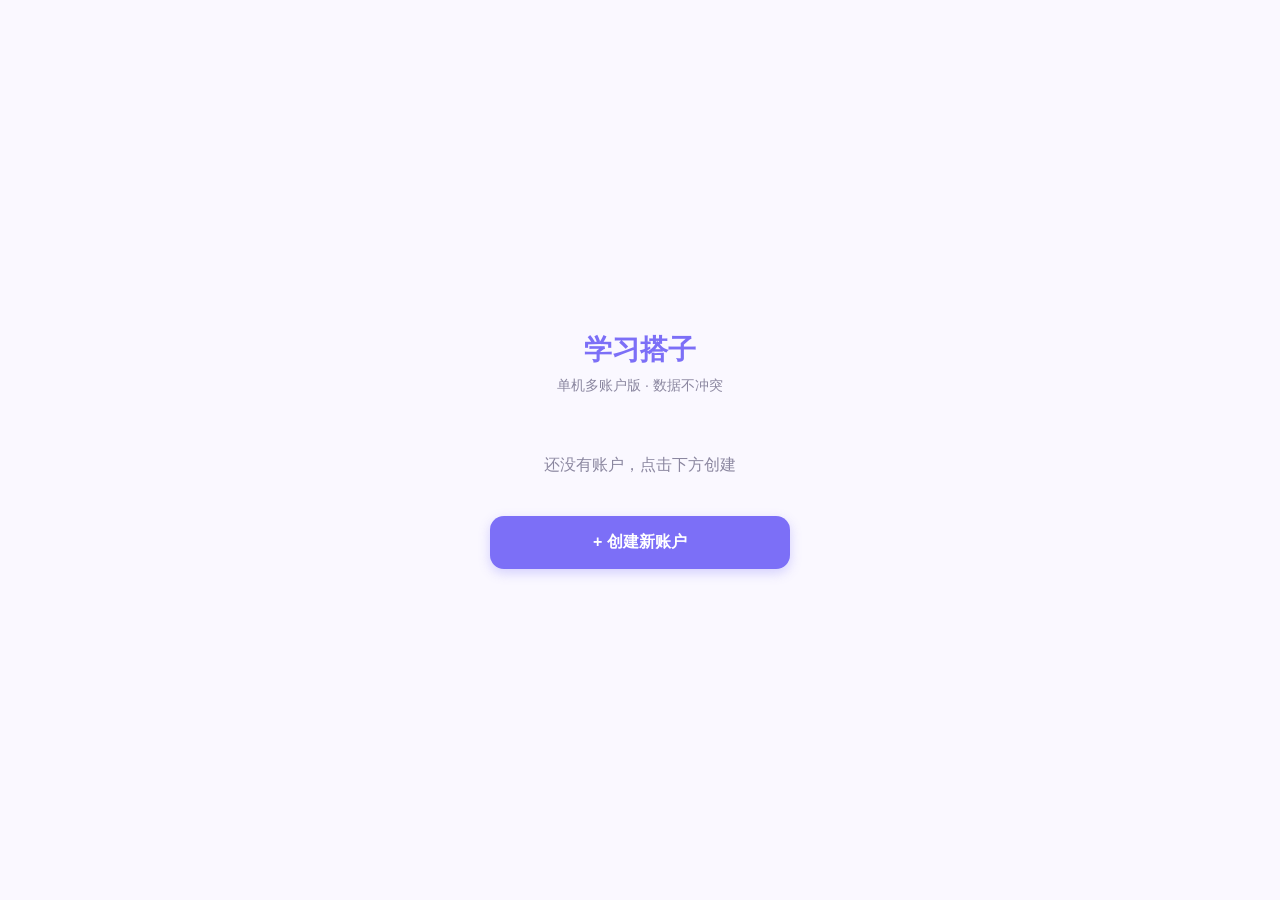
==== commit 64c1783b: "添加周循环任务系统：支持按周自动循环任务，添加下拉列表选择，优化设置界面" ====
--- a/index.html
+++ b/index.html
@@ -7,14 +7,34 @@
 <meta name="apple-mobile-web-app-status-bar-style" content="black-translucent">
 <meta name="apple-mobile-web-app-title" content="学习搭子">
 <meta name="theme-color" content="#7c6ff7">
+<meta name="mobile-web-app-capable" content="yes">
+<meta name="application-name" content="学习搭子">
 <link rel="manifest" href="manifest.json">
-<title>语涵的学习搭子</title>
+<link rel="icon" type="image/png" href="icon-192.png">
+<link rel="apple-touch-icon" href="icon-192.png">
+<title>学习搭子 - 多账户版</title>
 <style>
 *{margin:0;padding:0;box-sizing:border-box}
 :root{--bg:#faf8ff;--card:#fff;--text:#2d2b3a;--sub:#8b87a0;--purple:#7c6ff7;--pink:#f472b6;--mint:#34d399;--amber:#fbbf24;--red:#f87171;--blue:#60a5fa;--shadow:0 1px 3px rgba(0,0,0,.04),0 4px 16px rgba(0,0,0,.06);--radius:20px;--radius-sm:14px}
 body{font-family:-apple-system,BlinkMacSystemFont,'Segoe UI','PingFang SC','Microsoft YaHei',sans-serif;background:var(--bg);color:var(--text);min-height:100vh;min-height:100dvh;-webkit-tap-highlight-color:transparent;user-select:none;overflow-x:hidden}
-.container{max-width:480px;margin:0 auto;padding:12px 16px 110px}
-
+.container{max-width:480px;margin:0 auto;padding:12px 16px}
+
+/* 登录/账户选择界面 */
+.login-screen{display:flex;flex-direction:column;align-items:center;justify-content:center;min-height:100vh;padding:20px}
+.login-title{font-size:28px;font-weight:800;color:var(--purple);margin-bottom:8px}
+.login-sub{font-size:14px;color:var(--sub);margin-bottom:40px;text-align:center}
+.user-list{width:100%;max-width:300px;margin-bottom:20px}
+.user-item{background:var(--card);border-radius:var(--radius-sm);padding:16px;margin-bottom:12px;display:flex;align-items:center;box-shadow:var(--shadow);cursor:pointer;transition:transform .2s}
+.user-item:active{transform:scale(.98)}
+.user-avatar{width:48px;height:48px;border-radius:50%;background:linear-gradient(135deg,#e0d9ff,#c4b5fd);display:flex;align-items:center;justify-content:center;font-size:24px;margin-right:16px}
+.user-info{flex:1}
+.user-name{font-size:16px;font-weight:600}
+.user-stats{font-size:12px;color:var(--sub);margin-top:4px}
+.btn-login{background:var(--purple);color:white;border:none;border-radius:var(--radius-sm);padding:16px;font-size:16px;font-weight:600;width:100%;max-width:300px;cursor:pointer;box-shadow:0 4px 12px rgba(124,111,247,.3);transition:opacity .2s}
+.btn-login:active{opacity:.8}
+
+/* 主应用界面 */
+.app-screen{display:none}
 .topbar{display:flex;align-items:center;justify-content:space-between;padding:8px 0 12px}
 .greeting{font-size:13px;color:var(--sub)}.greeting b{display:block;font-size:20px;color:var(--text);font-weight:700;margin-top:2px}
 .mascot-wrap{position:relative}
@@ -29,281 +49,290 @@
 .stat-num.purple{color:var(--purple)}.stat-num.pink{color:var(--pink)}.stat-num.mint{color:var(--mint)}
 .stat-label{font-size:10px;color:var(--sub);margin-top:3px}
 
-.date-strip{display:flex;gap:4px;margin-bottom:14px;overflow-x:auto;padding-bottom:4px;-webkit-overflow-scrolling:touch}
-.date-strip::-webkit-scrollbar{display:none}
-.date-chip{flex-shrink:0;min-width:44px;padding:8px 4px;border-radius:12px;text-align:center;cursor:pointer;transition:all .2s;background:var(--card);box-shadow:0 1px 4px rgba(0,0,0,.04);font-size:11px;line-height:1.4}
-.date-chip .dow{font-weight:600;color:var(--sub);font-size:10px}
-.date-chip .dom{font-weight:700;font-size:15px;color:var(--text)}
-.date-chip.active{background:var(--purple);box-shadow:0 4px 14px rgba(124,111,247,.35)}
-.date-chip.active .dow,.date-chip.active .dom{color:#fff}
-.date-chip.today{border:2px solid var(--purple)}
-
-.progress-wrap{background:var(--card);border-radius:var(--radius-sm);padding:12px 14px;box-shadow:var(--shadow);margin-bottom:10px;display:flex;align-items:center;gap:12px}
-.progress-bar{flex:1;height:6px;background:#f0edf6;border-radius:10px;overflow:hidden}
-.progress-fill{height:100%;background:linear-gradient(90deg,var(--purple),var(--pink));border-radius:10px;transition:width .5s}
-.progress-pct{font-size:13px;font-weight:700;color:var(--purple);min-width:36px;text-align:right}
-
-.buddy-msg{background:linear-gradient(135deg,#f5f0ff,#fdf2f8);border-radius:var(--radius-sm);padding:12px 14px;margin-bottom:10px;display:flex;align-items:center;gap:10px;box-shadow:var(--shadow);cursor:pointer;transition:all .2s}
-.buddy-msg:active{transform:scale(.98)}
-.buddy-avatar{font-size:30px;flex-shrink:0}
-.buddy-text .name{font-size:11px;color:var(--purple);font-weight:600}
-.buddy-text .msg{font-size:13px;color:var(--text);margin-top:2px;line-height:1.5}
+.date-strip{display:flex;gap:4px;margin-bottom:16px;overflow-x:auto;padding-bottom:4px}
+.date-chip{flex-shrink:0;width:48px;text-align:center;padding:8px 4px;border-radius:var(--radius-sm);background:var(--card);box-shadow:var(--shadow);cursor:pointer;transition:all .2s}
+.date-chip.active{background:var(--purple);color:#fff}
+.date-chip.today{outline:2px solid var(--purple)}
+.dow{font-size:10px;opacity:.7}.dom{font-size:16px;font-weight:700}
+
+.progress-wrap{display:flex;align-items:center;gap:12px;margin-bottom:16px}
+.progress-bar{flex:1;height:8px;background:#e5e7eb;border-radius:4px;overflow:hidden}
+.progress-fill{height:100%;background:var(--purple);border-radius:4px;transition:width .3s}
+.progress-pct{font-size:14px;font-weight:600;color:var(--purple);min-width:40px}
+
+.buddy-msg{background:var(--card);border-radius:var(--radius-sm);padding:12px;box-shadow:var(--shadow);display:flex;gap:12px;margin-bottom:16px;cursor:pointer}
+.buddy-avatar{width:40px;height:40px;border-radius:50%;background:linear-gradient(135deg,#e0d9ff,#c4b5fd);display:flex;align-items:center;justify-content:center;font-size:20px}
+.buddy-text{flex:1}
+.buddy-text .name{font-size:12px;color:var(--sub);margin-bottom:4px}
+.buddy-text .msg{font-size:14px;line-height:1.4}
 
 .section-row{display:flex;align-items:center;justify-content:space-between;margin-bottom:8px}
-.section-title{font-size:14px;font-weight:700;display:flex;align-items:center;gap:6px}
-.btn-sm{font-size:11px;padding:5px 12px;border-radius:14px;border:none;cursor:pointer;font-weight:600;font-family:inherit;transition:all .2s;background:var(--purple);color:#fff}
-.btn-sm:active{opacity:.8}
-
-.task-list{display:flex;flex-direction:column;gap:6px;margin-bottom:12px}
-.task{background:var(--card);border-radius:var(--radius-sm);padding:12px 14px;box-shadow:var(--shadow);display:flex;align-items:center;gap:10px;transition:all .25s;cursor:pointer;border-left:4px solid transparent;position:relative}
-.task.done{border-left-color:var(--mint);background:#f8fdf9}
-.task.done .task-name{text-decoration:line-through;color:#b0b0b0}
-.task-emoji{font-size:22px;flex-shrink:0}
-.task-info{flex:1;min-width:0}
-.task-name{font-size:13px;font-weight:600}
-.task-time{font-size:10px;color:var(--sub);margin-top:2px}
-.task-tag{display:inline-block;font-size:9px;padding:1px 6px;border-radius:8px;font-weight:500;margin-left:5px}
-.tag-en{background:#ede9fe;color:#7c3aed}.tag-cn{background:#fef3c7;color:#d97706}
-.tag-ma{background:#fce7f3;color:#db2777}.tag-ph{background:#d1fae5;color:#059669}
-.tag-ch{background:#f3e8ff;color:#9333ea}.tag-fr{background:#e0e7ff;color:#4f46e5}
-.tag-ot{background:#ecfdf5;color:#0d9488}
-.task-check{width:32px;height:32px;border-radius:50%;border:2.5px solid #e5e0ec;flex-shrink:0;display:flex;align-items:center;justify-content:center;transition:all .25s;font-size:14px;color:transparent}
-.task.done .task-check{background:var(--mint);border-color:var(--mint);color:#fff}
-.task-edit{position:absolute;right:50px;top:50%;transform:translateY(-50%);font-size:12px;color:var(--sub);opacity:0;transition:opacity .2s}
-.task:active .task-edit{opacity:1}
-
-.reward-grid{display:grid;grid-template-columns:1fr 1fr;gap:6px;margin-bottom:10px}
-.reward-btn{background:var(--card);border-radius:var(--radius-sm);padding:14px 10px;box-shadow:var(--shadow);text-align:center;cursor:pointer;transition:all .2s;border:none;font-family:inherit;font-size:12px;font-weight:600;color:var(--text);display:flex;flex-direction:column;align-items:center;gap:4px}
-.reward-btn:active{transform:scale(.95)}.reward-btn .icon{font-size:26px}
-.reward-btn .cost{font-size:9px;color:var(--sub)}
-
-.bottom-actions{display:flex;gap:8px}
-.btn{flex:1;padding:10px;border-radius:22px;font-size:12px;font-weight:600;cursor:pointer;transition:all .2s;border:none;font-family:inherit;display:flex;align-items:center;justify-content:center;gap:4px}
-.btn-outline{background:transparent;border:2px solid var(--purple);color:var(--purple)}
-.btn-outline:active{background:var(--purple);color:#fff}
-.btn-solid{background:var(--purple);color:#fff}
-
-.overlay{position:fixed;inset:0;background:rgba(0,0,0,.4);z-index:100;display:flex;align-items:flex-end;justify-content:center;opacity:0;pointer-events:none;transition:opacity .3s}
-.overlay.show{opacity:1;pointer-events:auto}
-.sheet{background:var(--card);width:100%;max-width:480px;max-height:85vh;border-radius:24px 24px 0 0;padding:20px 20px 32px;overflow-y:auto;transform:translateY(100%);transition:transform .35s cubic-bezier(.4,0,.2,1)}
-.overlay.show .sheet{transform:translateY(0)}
-.sheet-handle{width:36px;height:4px;background:#e0dce8;border-radius:4px;margin:0 auto 14px}
-.sheet h3{font-size:16px;font-weight:700;margin-bottom:12px;text-align:center}
-
-.f-row{margin-bottom:10px}
-.f-row label{display:block;font-size:11px;font-weight:600;color:var(--sub);margin-bottom:4px}
-.f-row input,.f-row select,.f-row textarea{width:100%;padding:8px 12px;border:2px solid #eee;border-radius:10px;font-size:13px;font-family:inherit;background:#fafafa;transition:border .2s}
-.f-row input:focus,.f-row select:focus,.f-row textarea:focus{outline:none;border-color:var(--purple);background:#fff}
-.f-row textarea{resize:vertical;min-height:50px}
-.f-row-inline{display:flex;gap:8px}.f-row-inline>*{flex:1}
-.color-pick{display:flex;gap:6px}
-.color-dot{width:28px;height:28px;border-radius:50%;cursor:pointer;border:3px solid transparent;transition:all .2s}
-.color-dot.active{border-color:var(--text);transform:scale(1.15)}
-
-.reward-pop{text-align:center;padding:8px 0}
-.reward-pop .big-emoji{font-size:56px;margin-bottom:10px;animation:bounce .6s}
-@keyframes bounce{0%,100%{transform:translateY(0)}50%{transform:translateY(-14px)}}
-.reward-pop .rtitle{font-size:17px;font-weight:700;margin-bottom:6px}
-.reward-pop .rdesc{font-size:12px;color:var(--sub);margin-bottom:14px;line-height:1.6}
-
-/* 游戏区 */
-.game-area{position:relative;width:100%;min-height:240px;display:flex;flex-direction:column;align-items:center;justify-content:center;margin:8px 0}
-.game-grid{display:grid;grid-template-columns:repeat(4,1fr);gap:5px;max-width:280px;margin:0 auto}
-.game-cell{aspect-ratio:1;border-radius:10px;display:flex;align-items:center;justify-content:center;font-size:26px;cursor:pointer;transition:all .15s}
-.game-cell.hidden{background:linear-gradient(135deg,var(--purple),#a78bfa);color:transparent}
-.game-cell.shown{background:#e8e4f8}
-.whack-grid{display:grid;grid-template-columns:repeat(3,1fr);gap:6px;max-width:240px;margin:0 auto}
-.whack-cell{aspect-ratio:1;background:#f0edf6;border-radius:14px;display:flex;align-items:center;justify-content:center;font-size:40px;cursor:pointer;transition:all .1s}
-.whack-cell.active{background:#ffe0e6;transform:scale(1.05)}
-.whack-cell.bomb{background:#ffcccc}
-.quiz-area{text-align:center}.quiz-q{font-size:28px;font-weight:700;margin:8px 0}.quiz-input{font-size:24px;width:120px;padding:8px;text-align:center;border:2px solid #ddd;border-radius:12px;margin:8px 0}.quiz-input:focus{outline:none;border-color:var(--purple)}
-.bubble-area{position:relative;width:260px;height:200px;overflow:hidden;background:#f8f9ff;border-radius:16px;margin:0 auto}
-.bubble{position:absolute;width:44px;height:44px;border-radius:50%;display:flex;align-items:center;justify-content:center;font-size:22px;cursor:pointer;animation:bubbleUp 2.5s linear forwards}
-@keyframes bubbleUp{0%{transform:translateY(0) scale(0);opacity:0}10%{transform:translateY(0) scale(1);opacity:1}90%{opacity:1}100%{transform:translateY(-200px) scale(.5);opacity:0}}
-
-/* 游戏选择 */
-.game-select{display:grid;grid-template-columns:1fr 1fr;gap:6px;margin:8px 0}
-.game-opt{background:#f8f6ff;border-radius:var(--radius-sm);padding:14px;text-align:center;cursor:pointer;border:2px solid transparent;transition:all .2s}
-.game-opt:active{border-color:var(--purple);background:#ede9fe}
-.game-opt .go-icon{font-size:32px}.game-opt .go-name{font-size:12px;font-weight:600;margin-top:4px}.game-opt .go-desc{font-size:10px;color:var(--sub);margin-top:2px}
-
-/* 瓜 */
-.gua-card{background:linear-gradient(135deg,#fff5f7,#fef9e7);border-radius:var(--radius-sm);padding:18px;text-align:center;margin:8px 0}
-.gua-card .gua-type{display:inline-block;font-size:10px;font-weight:700;padding:2px 8px;border-radius:10px;margin-bottom:8px}
-.gua-card .gua-content{font-size:14px;line-height:1.7;color:var(--text)}
-.gua-type.joke{background:#fce7f3;color:#db2777}
-.gua-type.meme{background:#fef3c7;color:#d97706}
-.gua-type.fact{background:#d1fae5;color:#059669}
-.gua-type.moti{background:#ede9fe;color:#7c3aed}
-
-/* 健康提醒条 */
-.health-nudge{background:linear-gradient(135deg,#e8faf0,#f0e6ff);border-radius:var(--radius-sm);padding:10px 14px;margin-bottom:10px;display:flex;align-items:center;gap:10px;box-shadow:var(--shadow);cursor:pointer;animation:slideDown .4s}
-.health-nudge:active{transform:scale(.98)}
-@keyframes slideDown{from{opacity:0;transform:translateY(-10px)}to{opacity:1;transform:translateY(0)}}
-.hn-emoji{font-size:28px;flex-shrink:0}
-.hn-text{font-size:12px;line-height:1.5;color:var(--text)}
-.hn-dismiss{font-size:16px;color:var(--sub);cursor:pointer;flex-shrink:0;padding:4px}
-
-.toast{position:fixed;top:20px;left:50%;transform:translateX(-50%);background:var(--text);color:#fff;padding:10px 20px;border-radius:20px;font-size:13px;font-weight:600;z-index:200;pointer-events:none;animation:toastIn .35s,toastOut .35s 1.8s forwards}
-@keyframes toastIn{from{opacity:0;transform:translateX(-50%) translateY(-12px)}to{opacity:1;transform:translateX(-50%) translateY(0)}}
-@keyframes toastOut{from{opacity:1}to{opacity:0}}
-
-.spark{position:fixed;pointer-events:none;z-index:300;font-size:18px;animation:sparkUp .9s ease-out forwards}
-@keyframes sparkUp{0%{opacity:1;transform:translate(0,0) scale(1)}100%{opacity:0;transform:translate(var(--sx),var(--sy)) scale(.3)}}
-
-@media(prefers-color-scheme:dark){
-  :root{--bg:#13111c;--card:#1e1b2e;--text:#e8e4f0;--sub:#9b95b5}
-  .task{background:#1e1b2e}.task.done{background:#1a2e22}
-  .stat-card,.progress-wrap,.reward-btn{background:#1e1b2e}
-  .buddy-msg{background:linear-gradient(135deg,#1e1b3a,#2a1a30)}
-  .sheet{background:#1e1b2e}
-  .f-row input,.f-row select,.f-row textarea{background:#2a2638;border-color:#3a3550;color:#e8e4f0}
-  .progress-bar{background:#2a2638}.task-check{border-color:#3a3550}
-  .sheet-handle{background:#3a3550}.date-chip{background:#1e1b2e}
-  .whack-cell{background:#2a2638}.bubble-area{background:#1e1b2e}
-  .game-opt{background:#2a2638}.gua-card{background:linear-gradient(135deg,#2a1e28,#2a2a1e)}
-}
+.section-title{font-size:16px;font-weight:600}
+.btn-sm{background:var(--purple);color:white;border:none;border-radius:8px;padding:6px 12px;font-size:12px;cursor:pointer}
+
+.task-list{margin-bottom:20px}
+.task{background:var(--card);border-radius:var(--radius-sm);padding:12px;margin-bottom:8px;box-shadow:var(--shadow);display:flex;align-items:center;gap:12px;transition:all .2s}
+.task.done{opacity:.6}
+.task-emoji{font-size:20px}
+.task-info{flex:1}
+.task-name{font-size:14px;font-weight:500;line-height:1.4}
+.task-time{font-size:11px;color:var(--sub);margin-top:4px;display:flex;align-items:center;gap:6px}
+.task-tag{font-size:10px;padding:2px 6px;border-radius:10px;background:#e5e7eb}
+.task-edit,.task-check{width:32px;height:32px;border-radius:50%;display:flex;align-items:center;justify-content:center;font-size:14px;cursor:pointer;transition:background .2s}
+.task-edit{background:#f3f4f6;color:var(--sub)}
+.task-check{background:var(--mint);color:#fff}
+
+.reward-grid{display:grid;grid-template-columns:1fr 1fr;gap:8px;margin-bottom:20px}
+.reward-btn{background:var(--card);border:1px solid #e5e7eb;border-radius:var(--radius-sm);padding:16px;text-align:center;cursor:pointer;transition:all .2s}
+.reward-btn:active{transform:scale(.98);background:#f9fafb}
+.reward-btn .icon{font-size:24px;display:block;margin-bottom:8px}
+.reward-btn .cost{font-size:11px;color:var(--sub);margin-top:4px}
+
+.bottom-actions{display:flex;gap:8px;margin-bottom:20px}
+.btn{flex:1;padding:12px;border-radius:var(--radius-sm);font-size:14px;font-weight:500;cursor:pointer;transition:all .2s}
+.btn-outline{background:transparent;border:1px solid #e5e7eb;color:var(--text)}
+.btn-solid{background:var(--purple);border:none;color:#fff}
+
+/* 游戏样式 */
+.game-grid{display:grid;grid-template-columns:repeat(4,1fr);gap:8px;margin:16px 0}
+.game-cell{aspect-ratio:1;background:var(--card);border-radius:var(--radius-sm);display:flex;align-items:center;justify-content:center;font-size:24px;cursor:pointer;box-shadow:var(--shadow);transition:all .3s}
+.game-cell.hidden{background:var(--purple);color:transparent}
+.game-cell.shown{background:var(--card);color:var(--text)}
+.game-cell.matched{background:var(--mint);color:#fff;transform:scale(.95)}
+
+.game-whack{position:relative;height:200px;background:#f3f4f6;border-radius:var(--radius-sm);margin:16px 0;overflow:hidden}
+.mole{position:absolute;width:60px;height:60px;background:var(--amber);border-radius:50%;display:flex;align-items:center;justify-content:center;font-size:24px;cursor:pointer;transition:all .1s}
+.mole.hit{background:var(--red);transform:scale(1.2)}
+
+.game-quiz{text-align:center;margin:16px 0}
+.quiz-question{font-size:32px;font-weight:800;margin:20px 0}
+.quiz-options{display:grid;grid-template-columns:1fr 1fr;gap:8px}
+.quiz-option{background:var(--card);border:1px solid #e5e7eb;border-radius:var(--radius-sm);padding:16px;font-size:18px;cursor:pointer;transition:all .2s}
+.quiz-option.correct{background:var(--mint);color:#fff}
+.quiz-option.wrong{background:var(--red);color:#fff}
+
+.game-bubble{position:relative;height:200px;background:#f3f4f6;border-radius:var(--radius-sm);margin:16px 0;overflow:hidden}
+.bubble{position:absolute;width:40px;height:40px;background:var(--blue);border-radius:50%;display:flex;align-items:center;justify-content:center;font-size:18px;cursor:pointer;animation:float 3s linear infinite}
+@keyframes float{
+  0%{transform:translateY(200px) scale(1);opacity:1}
+  100%{transform:translateY(-40px) scale(1.2);opacity:0}
+}
+
+/* 弹窗 */
+.overlay{position:fixed;top:0;left:0;width:100%;height:100%;background:rgba(0,0,0,.5);z-index:1000;display:none;align-items:center;justify-content:center;padding:20px}
+.overlay.show{display:flex}
+.overlay-content{background:var(--bg);border-radius:var(--radius);padding:20px;max-width:400px;width:100%;max-height:80vh;overflow-y:auto}
+.sheet-handle{width:40px;height:4px;background:#d1d5db;border-radius:2px;margin:0 auto 16px}
+
+/* 安装按钮 */
+#installBtn{display:none;position:fixed;bottom:80px;right:16px;z-index:1000;background:var(--purple);color:white;border:none;border-radius:50%;width:56px;height:56px;box-shadow:0 4px 12px rgba(124,111,247,.4);font-size:24px;cursor:pointer}
 </style>
 </head>
 <body>
-<div class="container" id="app"></div>
-<div class="overlay" id="ol-settings"><div class="sheet"><div class="sheet-handle"></div><h3>自定义你的学习搭子</h3><div id="settings-form"></div></div></div>
-<div class="overlay" id="ol-task"><div class="sheet"><div class="sheet-handle"></div><h3 id="task-form-title">添加任务</h3><div id="task-form"></div></div></div>
-<div class="overlay" id="ol-reward"><div class="sheet"><div class="sheet-handle"></div><div id="reward-sheet"></div></div></div>
+<!-- 登录/账户选择界面 -->
+<div id="loginScreen" class="login-screen">
+  <div class="login-title">学习搭子</div>
+  <div class="login-sub">单机多账户版 · 数据不冲突</div>
+  
+  <div id="userList" class="user-list">
+    <!-- 用户列表会动态生成 -->
+  </div>
+  
+  <button class="btn-login" onclick="createNewUser()">+ 创建新账户</button>
+</div>
+
+<!-- 主应用界面 -->
+<div id="appScreen" class="app-screen">
+  <div class="container">
+    <div id="app"></div>
+  </div>
+</div>
+
+<!-- 游戏弹窗 -->
+<div id="ol-reward" class="overlay">
+  <div class="overlay-content">
+    <div class="sheet-handle"></div>
+    <div id="reward-sheet"></div>
+  </div>
+</div>
 
 <script>
-// ======== 默认任务 ========
-const DEFAULT_TASKS = {
-  '1':[{id:'w1',emoji:'📝',name:'完成校内全部作业',time:'放学~20:00',tag:'作业',tagCls:'tag-ot'}],
-  '2':[{id:'w1',emoji:'📝',name:'完成校内全部作业',time:'放学~20:00',tag:'作业',tagCls:'tag-ot'},{id:'w2',emoji:'📖',name:'语文专项：背诵+刷题',time:'20:00-21:10',tag:'语文',tagCls:'tag-cn'}],
-  '3':[{id:'w1',emoji:'📝',name:'完成校内全部作业',time:'放学~20:00',tag:'作业',tagCls:'tag-ot'},{id:'w3',emoji:'🇬🇧',name:'英语专项：背默+语法',time:'20:00-21:10',tag:'英语',tagCls:'tag-en'}],
-  '4':[{id:'w1',emoji:'📝',name:'完成校内全部作业',time:'放学~20:00',tag:'作业',tagCls:'tag-ot'},{id:'w2',emoji:'📖',name:'语文专项：背诵+刷题',time:'20:00-21:10',tag:'语文',tagCls:'tag-cn'}],
-  '5':[{id:'w1',emoji:'📝',name:'完成校内全部作业',time:'放学~20:00',tag:'作业',tagCls:'tag-ot'},{id:'w3',emoji:'🇬🇧',name:'英语专项：背默+语法',time:'20:00-21:10',tag:'英语',tagCls:'tag-en'}],
-  '6':[{id:'s1',emoji:'😴',name:'补觉休整，好好吃顿饭',time:'10:00起床',tag:'休息',tagCls:'tag-fr'},{id:'s2',emoji:'🔬',name:'理化空中课堂+随堂练习',time:'10:00-11:00',tag:'理化',tagCls:'tag-ph'},{id:'s3',emoji:'🧮',name:'线下数学补习',time:'13:00-17:00',tag:'数学',tagCls:'tag-ma'},{id:'s4',emoji:'📚',name:'周末作业查缺补漏',time:'17:00-20:00',tag:'作业',tagCls:'tag-ot'},{id:'s5',emoji:'🎮',name:'自由娱乐时间',time:'20:00之后',tag:'娱乐',tagCls:'tag-fr'}],
-  '0':[{id:'u1',emoji:'🎨',name:'美术兴趣课',time:'09:00-11:30',tag:'美术',tagCls:'tag-ot'},{id:'u2',emoji:'🍱',name:'午餐+午休',time:'11:30-13:30',tag:'休息',tagCls:'tag-fr'},{id:'u3',emoji:'🇬🇧',name:'英语一对一补习',time:'14:00-16:00',tag:'英语',tagCls:'tag-en'},{id:'u4',emoji:'📖',name:'语文背默+课外练习',time:'16:30-18:00',tag:'语文',tagCls:'tag-cn'},{id:'u5',emoji:'✨',name:'全天学习结束，自由休息',time:'18:00之后',tag:'休息',tagCls:'tag-fr'}],
-};
-
-// ======== 吃瓜内容 ========
-const GUA = {
-  joke: [
-    '两道杠同学问学神："你考满分是因为聪明还是努力？"学神放下笔，深沉地看着远方说："因为你们。"',
-    '老师："为什么你要把乘法表抄100遍？"我："因为\'知识就是力量\'，我想多充点电。"',
-    '考试前：我命由我不由天。考试后：天要我命我随天。',
-    '学霸和学渣的区别：学霸考试——这个知识点我复习了3遍。学渣考试——这个字我认识，合一起就不知道了。',
-    '老师说我没有逻辑。那我问：我怎么可能 既没有逻辑 又是对的呢？',
-    '同学问我借橡皮，我说借一半。他说半块怎么用？我说：这是我们友谊的硬度测试。',
-  ],
-  meme: [
-    '谁懂啊！中午食堂阿姨多给了一勺肉，感觉今天就是天选之子！',
-    '笑死了今天，同桌上课睡着了说梦话叫了声"妈"，全班笑到下课。',
-    '每天放学走在路上都在想：我今天为什么不能像小红书上的学霸一样优秀。回家后：算了先刷会手机。',
-    '"写作业吗""写""写了吗""没有"——这就是当代中学生的执行力闭环。',
-    '语文阅读理解的标准答案，感觉连作者本人都答不对。',
-    '每次考完试我妈问"考得怎么样"，我说"还行"——翻译过来就是：有的题我会写名字。',
-  ],
-  fact: [
-    '你知道吗？考拉一天睡20个小时，它们才是真正的躺平之王。羡慕但不建议学。',
-    '你眨一次眼大概是0.1秒，一天眨眼约2万次——你的眼皮做了很多有氧运动。',
-    '世界上最短的战争是1896年的英桑战争，只打了38分钟。你考试45分钟还嫌短？',
-    '蚂蚁从来不睡觉。所以你写作业写到凌晨也没蚂蚁累——它们还在加班搬你掉的零食渣。',
-    '最早的表情符号是1982年由一位教授发明的 :-) 。从此人类再也不用文字表达情绪。',
-    '长颈鹿的舌头有50厘米长，足够舔到自己的耳朵。下次洗头可以脑补自己是一只长颈鹿。',
-  ],
-  moti: [
-    '你今天写作业不是为了考清华，是为了以后能理直气壮地说：我已经尽力了。',
-    '别卷了……还是卷吧。因为躺平的时候发现旁边的人都在偷偷看书。',
-    '你不是在刷题，你是在给未来的自己攒自由。每一道题都是一个小台阶。',
-    '学习的本质是：把你脑子里不会的换成会的。所以错的每一题，都是进步的机会！',
-    '今天多背一个单词，明天少翻一页词典。不亏的。',
-    '累了就去洗把脸。脸上的水是你今天努力过的证据，不是眼泪，是战绩。',
-  ],
-};
-const GUA_TYPES = [
-  {k:'joke',e:'😂',l:'校园笑话',style:'joke'},
-  {k:'meme',e:'💬',l:'今日瓜田',style:'meme'},
-  {k:'fact',e:'💡',l:'冷知识',style:'fact'},
-  {k:'moti',e:'💪',l:'毒鸡汤',style:'moti'},
-];
-
-// ======== 健康提醒 ========
-const HEALTH_NUDGES = [
-  {e:'💧',t:'宝，上次喝水是啥时候？你的身体在发干旱警报了……喝一口吧，就一口！我帮你数着。'},
-  {e:'🪥',t:'该起来走两步了！屁股和椅子已经产生感情了，再坐下去它们就要结婚了。'},
-  {e:'👀',t:'眼睛酸不酸？快看窗外5秒——"远眺护眼法"，不护白不护，反正也不花钱。'},
-  {e:'🧴',t:'…有点冒昧地问：头几天没洗了？你的头皮说它想透透气。社死不可怕，油头才可怕。'},
-  {e:'🍎',t:'饿不饿？大脑在烧糖，给它投喂点水果或者坚果。学习不吃饭，效率降一半。'},
-  {e:'💆',t:'深呼吸——吸……呼……对，就这样。压力大也别憋着，说出来或者吼两声都行！'},
-  {e:'🦷',t:'晚上刷牙别忘了！蛀牙不会因为你是学霸就放过你。相反，熬夜学习的你更容易被盯上。'},
-  {e:'🧣',t:'天气变化别耍酷，该加衣服加衣服。感冒请假一天=作业欠一页，亏大了。'},
-  {e:'🧘',t:'背背佳姿势提醒：别弯腰驼背！你不是在修炼某种神秘功法，你是在毁脊柱。'},
-  {e:'🌙',t:'快11点了还在学？可以了可以了，睡饱了明天效率更高。熬夜只会让你变笨——科学说的。'},
-];
-
-// ======== 搭子对话 ========
-const BUDDY = {
-  idle: ['在吗？看看今天的任务~','摸鱼被我抓到了 👀','点任务就能完成哦~','今天进度还是0，开始第一个？','周末有安排吗？要不要加个任务？'],
-  progress: ['不错不错，过半了！','你今天状态可以啊','稳！继续保持','已经完成好几个了，休息一下？'],
-  almost: ['就差最后一点了！','马上收工，再坚持一下','胜利在望！冲刺！'],
-  done: ['全部完成！今天你是我的神！','收工！心安理得地躺平','任务清零，奖励自己？','完美的一天，去玩吧！'],
-  tap: ['别戳了，痒！','做任务去！','再戳要生气了（并不会）','戳一次扣一个币（骗你的）','有戳我的功夫都能完成一个任务了！'],
-  care: ['今天累不累？累了就歇会儿，不丢人！','有人说你进步了吗？我觉得你今天比昨天好。','不管别人怎么说，在我眼里你已经是人类高质量初中生了。'],
-};
-
-// ======== 状态 ========
-let allTasks={},completed={},coins=100,streak=0,prevStreak=0;
-let themeColor='#7c6ff7',planTitle='语涵的学习搭子',buddyName='学习搭子',mascotEmoji='🐱';
-let unlockedThemes=new Set(['#7c6ff7']),selectedDay=null;
-let healthTimer=null,healthNudgeIdx=0;
-
-const TAG_OPTS=[{v:'tag-en',l:'英语'},{v:'tag-cn',l:'语文'},{v:'tag-ma',l:'数学'},{v:'tag-ph',l:'物理'},{v:'tag-ch',l:'化学'},{v:'tag-fr',l:'休息'},{v:'tag-ot',l:'其他'}];
-const EMOJIS=['📝','📖','🇬🇧','🧮','🔬','🎨','🎮','😴','🍱','✨','💪','📚','🎯','⭐','🔥','🖊️','🎵','🏃','🧠','🫧'];
-const MASCOTS=['🐱','🐶','🐰','🦊','🐼','🐨','🐸','🦄','🐙','🐣'];
-const COLORS=['#7c6ff7','#f472b6','#34d399','#fbbf24','#60a5fa','#f87171','#a78bfa','#fb923c'];
-
-// ======== 工具函数 ========
+// ======== 多账户数据管理 ========
+const STORAGE_KEY = 'yuhan_multi_v1';
+let currentUser = null;
+let users = {};
+
+function loadUsers() {
+  const data = localStorage.getItem(STORAGE_KEY);
+  if (data) {
+    try {
+      users = JSON.parse(data);
+    } catch(e) {
+      users = {};
+    }
+  }
+}
+
+function saveUsers() {
+  localStorage.setItem(STORAGE_KEY, JSON.stringify(users));
+}
+
+function createNewUser() {
+  const userName = prompt('请输入你的名字（如：李语涵）');
+  if (!userName || userName.trim() === '') return;
+  
+  const userId = 'user_' + Date.now();
+  const userEmoji = ['🐱','🐶','🐼','🦊','🐯','🐰','🐻','🐨'][Math.floor(Math.random()*8)];
+  
+  users[userId] = {
+    id: userId,
+    name: userName,
+    emoji: userEmoji,
+    created: new Date().toISOString(),
+    data: {
+      allTasks: {},
+      completed: {},
+      coins: 100,
+      streak: 0,
+      themeColor: '#7c6ff7',
+      planTitle: userName + '的学习计划',
+      buddyName: '学习搭子',
+      mascotEmoji: userEmoji,
+      selectedDay: String(new Date().getDay()),
+      lastDate: todayKey(),
+      unlockedThemes: new Set(['#7c6ff7','#f472b6','#34d399','#fbbf24','#f87171','#60a5fa'])
+    }
+  };
+  
+  saveUsers();
+  loginUser(userId);
+}
+
+function loginUser(userId) {
+  currentUser = userId;
+  loadUserData();
+  document.getElementById('loginScreen').style.display = 'none';
+  document.getElementById('appScreen').style.display = 'block';
+  render();
+}
+
+function logoutUser() {
+  currentUser = null;
+  document.getElementById('loginScreen').style.display = 'flex';
+  document.getElementById('appScreen').style.display = 'none';
+  renderUserList();
+}
+
+function renderUserList() {
+  const userList = document.getElementById('userList');
+  const userArray = Object.values(users);
+  
+  if (userArray.length === 0) {
+    userList.innerHTML = '<div style="text-align:center;color:var(--sub);padding:20px">还没有账户，点击下方创建</div>';
+    return;
+  }
+  
+  userList.innerHTML = userArray.map(user => `
+    <div class="user-item" onclick="loginUser('${user.id}')">
+      <div class="user-avatar">${user.emoji}</div>
+      <div class="user-info">
+        <div class="user-name">${user.name}</div>
+        <div class="user-stats">${user.data?.coins || 0}币 · ${user.data?.streak || 0}天连续</div>
+      </div>
+    </div>
+  `).join('');
+}
+
+// ======== 用户数据操作 ========
+let allTasks, weeklyTasks, completed, coins, streak, themeColor, planTitle, buddyName, mascotEmoji, selectedDay, unlockedThemes;
+
+function loadUserData() {
+  if (!currentUser || !users[currentUser]) return;
+  const userData = users[currentUser].data;
+  
+  allTasks = userData.allTasks || {};
+  weeklyTasks = userData.weeklyTasks || {};
+  completed = userData.completed || {};
+  coins = userData.coins || 100;
+  streak = userData.streak || 0;
+  themeColor = userData.themeColor || '#7c6ff7';
+  planTitle = userData.planTitle || users[currentUser].name + '的学习计划';
+  buddyName = userData.buddyName || '学习搭子';
+  mascotEmoji = userData.mascotEmoji || users[currentUser].emoji;
+  selectedDay = userData.selectedDay || String(new Date().getDay());
+  unlockedThemes = new Set(userData.unlockedThemes || ['#7c6ff7']);
+  
+  // 检查连续天数
+  checkStreak();
+  
+  // 确保每周任务存在
+  ensureWeeklyTasks();
+}
+
+function saveUserData() {
+  if (!currentUser || !users[currentUser]) return;
+  
+  users[currentUser].data = {
+    allTasks,
+    weeklyTasks,
+    completed,
+    coins,
+    streak,
+    themeColor,
+    planTitle,
+    buddyName,
+    mascotEmoji,
+    selectedDay,
+    lastDate: todayKey(),
+    unlockedThemes: Array.from(unlockedThemes)
+  };
+  
+  saveUsers();
+}
+
+// ======== 核心功能（与原版相同） ========
 function todayKey(){return new Date().toISOString().split('T')[0]}
-function dayOfWeek(d){return new Date(d+'T00:00:00').getDay()}
-
-function init(){
-  loadAll();
-  if(!selectedDay) selectedDay=String(dayOfWeek(todayKey()));
-  render();
-  scheduleHealthNudge();
-  askNotification();
-}
-
-function loadAll(){
-  try{
-    const raw=localStorage.getItem('yuhan_v3');
-    if(raw){
-      const d=JSON.parse(raw);
-      allTasks=d.allTasks||{};completed=d.completed||{};coins=d.coins??100;
-      themeColor=d.themeColor||'#7c6ff7';planTitle=d.planTitle||'语涵的学习搭子';
-      buddyName=d.buddyName||'学习搭子';mascotEmoji=d.mascotEmoji||'🐱';
-      unlockedThemes=new Set(d.unlockedThemes||['#7c6ff7']);
-      selectedDay=d.selectedDay||String(dayOfWeek(todayKey()));
-      const last=d.lastDate,today=todayKey();
-      if(last===today) streak=d.streak||0;
-      else if(last&&isYesterday(last,today)) streak=(d.streak||0)+1;
-      else streak=0;
-    }
-  }catch(e){}
-  for(const k of['0','1','2','3','4','5','6']){
-    if(!allTasks[k]||allTasks[k].length===0) allTasks[k]=JSON.parse(JSON.stringify(DEFAULT_TASKS[k]||[]));
-  }
-  if(!completed[todayKey()]) completed[todayKey()]=[];
-}
-
-function saveAll(){
-  const d={allTasks,completed,coins,streak,themeColor,planTitle,buddyName,mascotEmoji,selectedDay,lastDate:todayKey(),unlockedThemes:Array.from(unlockedThemes)};
-  localStorage.setItem('yuhan_v3',JSON.stringify(d));
-}
-
+function dayOfWeek(ds){return new Date(ds+'T00:00:00').getDay()}
+function greetText(){
+  const h=new Date().getHours();
+  if(h<5)return'深夜了，早点休息';
+  if(h<12)return'早上好';
+  if(h<14)return'中午好';
+  if(h<18)return'下午好';
+  if(h<22)return'晚上好';
+  return'夜深了';
+}
+
+// 确保每周任务存在并同步到当天
+function ensureWeeklyTasks() {
+  const today = todayKey();
+  const dow = dayOfWeek(today);
+  const dowStr = String(dow);
+  
+  // 如果当天没有任务，但周任务存在，则同步
+  if (!allTasks[dowStr] || allTasks[dowStr].length === 0) {
+    if (weeklyTasks[dowStr] && weeklyTasks[dowStr].length > 0) {
+      // 复制周任务到当天，生成新的ID
+      allTasks[dowStr] = weeklyTasks[dowStr].map(task => ({
+        ...task,
+        id: 't' + Date.now() + Math.random().toString(36).substr(2, 4)
+      }));
+      saveUserData();
+    }
+  }
+}
+
+function checkStreak(){
+  const today=todayKey(),last=users[currentUser]?.data?.lastDate;
+  if(last&&isYesterday(last,today))streak++;else if(!last||!isYesterday(last,today))streak=1;
+}
 function isYesterday(a,b){return Math.round((new Date(b+'T00:00:00')-new Date(a+'T00:00:00'))/86400000)===1}
 function getDayTasks(dk){return allTasks[dk]||[]}
 function getTodayCompleted(){return new Set(completed[todayKey()]||[])}
 
 function render(){
+  if (!currentUser) return;
+  
   const app=document.getElementById('app');
   const today=todayKey(),dow=dayOfWeek(today);
   const todayDone=getTodayCompleted();
@@ -320,7 +349,10 @@
   app.innerHTML=`
 <div class="topbar">
   <div class="greeting"><span>${greetText()}</span><b>${planTitle}</b></div>
-  <div class="mascot-wrap" onclick="tapMascot()"><div class="mascot">${mascotEmoji}</div></div>
+  <div class="mascot-wrap" onclick="tapMascot()">
+    <div class="mascot">${mascotEmoji}</div>
+    <div class="mascot-bubble" onclick="event.stopPropagation();logoutUser()">切换账户</div>
+  </div>
 </div>
 
 <div class="stat-row">
@@ -350,7 +382,7 @@
 <div class="task-list">
   ${curTasks.map(t=>`<div class="task${curDone.has(t.id)?' done':''}" id="task-${t.id}">
     <div class="task-emoji">${t.emoji||'📝'}</div>
-    <div class="task-info"><div class="task-name">${t.name}</div><div class="task-time">🕐 ${t.time||''}<span class="task-tag ${t.tagCls||'tag-ot'}">${t.tag||'任务'}</span></div></div>
+    <div class="task-info"><div class="task-name">${t.name}</div><div class="task-time">🕐 ${t.time||''}<span class="task-tag">${t.tag||'任务'}</span></div></div>
     <div class="task-edit" onclick="event.stopPropagation();openTaskForm('${t.id}')">✏️</div>
     <div class="task-check" onclick="event.stopPropagation();toggleTask('${t.id}')">✓</div>
   </div>`).join('')||'<div style="text-align:center;color:var(--sub);padding:20px;font-size:13px">还没有任务，右上角加一个</div>'}
@@ -367,11 +399,331 @@
 <div class="bottom-actions">
   <button class="btn btn-outline" onclick="openSettings()">⚙️ 设置</button>
   <button class="btn btn-solid" onclick="resetToday()">🔄 重置今天</button>
-</div>`;
-}
-
-function selectDay(dk){selectedDay=dk;render();saveAll()}
-
+</div>
+<button id="installBtn" style="display:none;position:fixed;bottom:80px;right:16px;z-index:1000;background:var(--purple);color:white;border:none;border-radius:50%;width:56px;height:56px;box-shadow:0 4px 12px rgba(124,111,247,.4);font-size:24px;cursor:pointer">📱</button>`;
+}
+
+// ======== 游戏功能（完整实现） ========
+function openGames(){
+  const ol=document.getElementById('ol-reward'),rs=document.getElementById('reward-sheet');
+  rs.innerHTML=`<div class="sheet-handle"></div><h3>🎮 选一个游戏</h3>
+    <div class="game-select">
+      <div class="game-opt" onclick="startMemoryGame()"><div class="go-icon">🃏</div><div class="go-name">记忆翻牌</div><div class="go-desc">找出相同配对的卡片</div></div>
+      <div class="game-opt" onclick="startWhackGame()"><div class="go-icon">🔨</div><div class="go-name">打地鼠</div><div class="go-desc">打中冒出来的地鼠</div></div>
+      <div class="game-opt" onclick="startQuizGame()"><div class="go-icon">🧮</div><div class="go-name">速算挑战</div><div class="go-desc">限时心算答题</div></div>
+      <div class="game-opt" onclick="startBubbleGame()"><div class="go-icon">🫧</div><div class="go-name">戳泡泡</div><div class="go-desc">疯狂戳破泡泡</div></div></div>
+    <button class="btn btn-outline" style="width:100%;margin-top:10px" onclick="closeOverlay('ol-reward')">不玩了</button>`;
+  ol.classList.add('show');
+}
+
+// 记忆翻牌游戏
+let memoryCards = [], memoryFlipped = [], memoryMatched = 0;
+function startMemoryGame() {
+  if (coins < 10) { toast('需要10币，当前:'+coins+'币'); return; }
+  coins -= 10; saveUserData(); render();
+  
+  // 创建卡片对
+  const symbols = ['🌟','💎','🔥','🎯','💖','✨','⭐','💫'];
+  memoryCards = [...symbols, ...symbols];
+  memoryFlipped = [];
+  memoryMatched = 0;
+  
+  // 洗牌
+  for (let i = memoryCards.length - 1; i > 0; i--) {
+    const j = Math.floor(Math.random() * (i + 1));
+    [memoryCards[i], memoryCards[j]] = [memoryCards[j], memoryCards[i]];
+  }
+  
+  const rs = document.getElementById('reward-sheet');
+  rs.innerHTML = `<div class="sheet-handle"></div><h3>🃏 记忆翻牌</h3>
+    <p style="text-align:center;color:var(--sub);margin-bottom:8px">点击卡片翻开，找出相同配对</p>
+    <div class="game-grid" id="memory-grid"></div>
+    <div style="text-align:center;margin:12px 0;font-size:14px">已配对: <span id="memory-matched">0</span>/8</div>
+    <button class="btn btn-solid" style="width:100%;margin-top:10px" onclick="endMemoryGame()">结束游戏</button>`;
+  
+  const grid = document.getElementById('memory-grid');
+  grid.innerHTML = memoryCards.map((symbol, index) => 
+    `<div class="game-cell hidden" onclick="flipMemoryCard(${index})">?</div>`
+  ).join('');
+}
+
+function flipMemoryCard(index) {
+  const cell = document.getElementById('memory-grid').children[index];
+  if (cell.classList.contains('matched') || cell.classList.contains('shown') || memoryFlipped.length >= 2) return;
+  
+  cell.classList.remove('hidden');
+  cell.classList.add('shown');
+  cell.textContent = memoryCards[index];
+  memoryFlipped.push({index, symbol: memoryCards[index]});
+  
+  if (memoryFlipped.length === 2) {
+    const [card1, card2] = memoryFlipped;
+    if (card1.symbol === card2.symbol) {
+      // 匹配成功
+      setTimeout(() => {
+        document.getElementById('memory-grid').children[card1.index].classList.add('matched');
+        document.getElementById('memory-grid').children[card2.index].classList.add('matched');
+        memoryMatched++;
+        document.getElementById('memory-matched').textContent = memoryMatched;
+        memoryFlipped = [];
+        
+        if (memoryMatched === 8) {
+          coins += 20; // 完成奖励
+          saveUserData();
+          toast('🎉 游戏完成！奖励20币');
+        }
+      }, 500);
+    } else {
+      // 不匹配，翻回去
+      setTimeout(() => {
+        document.getElementById('memory-grid').children[card1.index].classList.remove('shown');
+        document.getElementById('memory-grid').children[card1.index].classList.add('hidden');
+        document.getElementById('memory-grid').children[card2.index].classList.remove('shown');
+        document.getElementById('memory-grid').children[card2.index].classList.add('hidden');
+        memoryFlipped = [];
+      }, 1000);
+    }
+  }
+}
+
+function endMemoryGame() {
+  closeOverlay('ol-reward');
+}
+
+// 打地鼠游戏
+let whackScore = 0, whackTimer = null;
+function startWhackGame() {
+  if (coins < 10) { toast('需要10币，当前:'+coins+'币'); return; }
+  coins -= 10; saveUserData(); render();
+  
+  whackScore = 0;
+  const rs = document.getElementById('reward-sheet');
+  rs.innerHTML = `<div class="sheet-handle"></div><h3>🔨 打地鼠</h3>
+    <p style="text-align:center;color:var(--sub);margin-bottom:8px">点击冒出来的地鼠，30秒内尽可能多打</p>
+    <div class="game-whack" id="whack-area"></div>
+    <div style="text-align:center;margin:12px 0;font-size:16px">得分: <span id="whack-score">0</span></div>
+    <button class="btn btn-solid" style="width:100%;margin-top:10px" onclick="endWhackGame()">结束游戏</button>`;
+  
+  startWhackRound();
+  whackTimer = setTimeout(endWhackGame, 30000);
+}
+
+function startWhackRound() {
+  const area = document.getElementById('whack-area');
+  if (!area) return;
+  
+  area.innerHTML = '';
+  const moleCount = 3 + Math.floor(Math.random() * 3);
+  
+  for (let i = 0; i < moleCount; i++) {
+    const mole = document.createElement('div');
+    mole.className = 'mole';
+    mole.textContent = '🐹';
+    mole.style.left = Math.random() * 80 + '%';
+    mole.style.top = Math.random() * 70 + '%';
+    
+    mole.onclick = function() {
+      whackScore++;
+      document.getElementById('whack-score').textContent = whackScore;
+      this.classList.add('hit');
+      setTimeout(() => this.remove(), 200);
+    };
+    
+    area.appendChild(mole);
+    setTimeout(() => mole.remove(), 1500);
+  }
+  
+  setTimeout(startWhackRound, 800 + Math.random() * 800);
+}
+
+function endWhackGame() {
+  if (whackTimer) clearTimeout(whackTimer);
+  const reward = Math.min(20, Math.floor(whackScore / 2));
+  coins += reward;
+  saveUserData();
+  toast(`游戏结束！得分:${whackScore} 奖励:${reward}币`);
+  closeOverlay('ol-reward');
+}
+
+// 速算挑战游戏
+let quizScore = 0, quizTime = 30, quizTimer = null;
+function startQuizGame() {
+  if (coins < 10) { toast('需要10币，当前:'+coins+'币'); return; }
+  coins -= 10; saveUserData(); render();
+  
+  quizScore = 0;
+  quizTime = 30;
+  const rs = document.getElementById('reward-sheet');
+  rs.innerHTML = `<div class="sheet-handle"></div><h3>🧮 速算挑战</h3>
+    <p style="text-align:center;color:var(--sub);margin-bottom:8px">30秒内尽可能多答对</p>
+    <div style="text-align:center;margin:12px 0;font-size:14px">时间: <span id="quiz-time">30</span>秒 | 得分: <span id="quiz-score">0</span></div>
+    <div id="quiz-area"></div>
+    <button class="btn btn-solid" style="width:100%;margin-top:10px" onclick="endQuizGame()">结束游戏</button>`;
+  
+  startQuizQuestion();
+  quizTimer = setInterval(() => {
+    quizTime--;
+    const timeEl = document.getElementById('quiz-time');
+    if (timeEl) timeEl.textContent = quizTime;
+    if (quizTime <= 0) endQuizGame();
+  }, 1000);
+}
+
+function startQuizQuestion() {
+  const area = document.getElementById('quiz-area');
+  if (!area || quizTime <= 0) return;
+  
+  const a = Math.floor(Math.random() * 20) + 1;
+  const b = Math.floor(Math.random() * 20) + 1;
+  const ops = ['+','-','×','÷'];
+  const op = ops[Math.floor(Math.random() * 4)];
+  let correct, options = [];
+  
+  if (op === '+') correct = a + b;
+  else if (op === '-') correct = a - b;
+  else if (op === '×') correct = a * b;
+  else { // ÷
+    const product = a * b;
+    correct = a;
+    options = [correct, Math.floor(Math.random() * 20) + 1, Math.floor(Math.random() * 20) + 1, Math.floor(Math.random() * 20) + 1];
+  }
+  
+  if (op !== '÷') {
+    options = [correct];
+    while (options.length < 4) {
+      const wrong = correct + (Math.random() > 0.5 ? 1 : -1) * (Math.floor(Math.random() * 5) + 1);
+      if (!options.includes(wrong) && wrong > 0) options.push(wrong);
+    }
+  }
+  
+  // 洗牌选项
+  for (let i = options.length - 1; i > 0; i--) {
+    const j = Math.floor(Math.random() * (i + 1));
+    [options[i], options[j]] = [options[j], options[i]];
+  }
+  
+  area.innerHTML = `
+    <div class="quiz-question">${a} ${op} ${b} = ?</div>
+    <div class="quiz-options">
+      ${options.map((opt, idx) => 
+        `<div class="quiz-option" onclick="checkQuizAnswer(${opt}, ${correct}, ${idx})">${opt}</div>`
+      ).join('')}
+    </div>`;
+}
+
+function checkQuizAnswer(selected, correct, idx) {
+  const options = document.querySelectorAll('.quiz-option');
+  options[idx].classList.add(selected === correct ? 'correct' : 'wrong');
+  
+  if (selected === correct) {
+    quizScore += 5;
+    document.getElementById('quiz-score').textContent = quizScore;
+  }
+  
+  setTimeout(startQuizQuestion, 1000);
+}
+
+function endQuizGame() {
+  if (quizTimer) clearInterval(quizTimer);
+  const reward = Math.min(30, Math.floor(quizScore / 2));
+  coins += reward;
+  saveUserData();
+  toast(`游戏结束！得分:${quizScore} 奖励:${reward}币`);
+  closeOverlay('ol-reward');
+}
+
+// 戳泡泡游戏
+let bubbleScore = 0, bubbleTimer = null;
+function startBubbleGame() {
+  if (coins < 10) { toast('需要10币，当前:'+coins+'币'); return; }
+  coins -= 10; saveUserData(); render();
+  
+  bubbleScore = 0;
+  const rs = document.getElementById('reward-sheet');
+  rs.innerHTML = `<div class="sheet-handle"></div><h3>🫧 戳泡泡</h3>
+    <p style="text-align:center;color:var(--sub);margin-bottom:8px">30秒内戳破尽可能多的泡泡</p>
+    <div class="game-bubble" id="bubble-area"></div>
+    <div style="text-align:center;margin:12px 0;font-size:16px">戳破: <span id="bubble-score">0</span>个</div>
+    <button class="btn btn-solid" style="width:100%;margin-top:10px" onclick="endBubbleGame()">结束游戏</button>`;
+  
+  startBubbleSpawn();
+  bubbleTimer = setTimeout(endBubbleGame, 30000);
+}
+
+function startBubbleSpawn() {
+  const area = document.getElementById('bubble-area');
+  if (!area) return;
+  
+  const bubble = document.createElement('div');
+  bubble.className = 'bubble';
+  bubble.textContent = ['🫧','💧','⚪','🔵','🟣'][Math.floor(Math.random()*5)];
+  bubble.style.left = Math.random() * 90 + '%';
+  bubble.style.animationDuration = (1 + Math.random() * 2) + 's';
+  
+  bubble.onclick = function() {
+    bubbleScore++;
+    document.getElementById('bubble-score').textContent = bubbleScore;
+    this.remove();
+  };
+  
+  area.appendChild(bubble);
+  setTimeout(() => bubble.remove(), 3000);
+  setTimeout(startBubbleSpawn, 300 + Math.random() * 500);
+}
+
+function endBubbleGame() {
+  if (bubbleTimer) clearTimeout(bubbleTimer);
+  const reward = Math.min(25, Math.floor(bubbleScore / 3));
+  coins += reward;
+  saveUserData();
+  toast(`游戏结束！戳破:${bubbleScore}个 奖励:${reward}币`);
+  closeOverlay('ol-reward');
+}
+
+// ======== 其他功能（简化版） ========
+function openGua(){
+  if(coins<5){toast('需要5币，当前:'+coins+'币');return}
+  coins-=5;saveUserData();render();
+  const ol=document.getElementById('ol-reward'),rs=document.getElementById('reward-sheet');
+  const types=[{k:'joke',l:'校园笑话'},{k:'meme',l:'今日瓜田'},{k:'fact',l:'冷知识'},{k:'moti',l:'毒鸡汤'}];
+  const type=types[Math.floor(Math.random()*types.length)];
+  const contents={
+    joke:['谁懂啊！中午食堂阿姨多给了一勺肉，感觉今天就是天选之子！','笑死了今天，同桌上课睡着了说梦话叫了声"妈"，全班笑到下课。'],
+    meme:['每天放学走在路上都在想：我今天为什么不能像小红书上的学霸一样优秀。回家后：算了先刷会手机。','"写作业吗""写""写了吗""没有"——这就是当代中学生的执行力闭环。'],
+    fact:['你知道吗？考拉一天睡20个小时，它们才是真正的躺平之王。羡慕但不建议学。','你眨一次眼大概是0.1秒，一天眨眼约2万次——你的眼皮做了很多有氧运动。'],
+    moti:['你今天写作业不是为了考清华，是为了以后能理直气壮地说：我已经尽力了。','别卷了……还是卷吧。因为躺平的时候发现旁边的人都在偷偷看书。']
+  };
+  const content=contents[type.k][Math.floor(Math.random()*2)];
+  rs.innerHTML=`<div class="reward-pop"><div class="big-emoji">🍉</div><div class="rtitle">${type.l}</div><div class="gua-card"><div class="gua-content">${content}</div></div><button class="btn btn-solid" style="width:100%" onclick="closeOverlay('ol-reward')">哈哈哈够了</button></div>`;
+  ol.classList.add('show');
+}
+
+function openReward(type){
+  const ol=document.getElementById('ol-reward'),rs=document.getElementById('reward-sheet');
+  if(type==='theme'){
+    if(coins<30){toast('需要30币，当前:'+coins+'币');return}
+    coins-=30;
+    const colors=['#7c6ff7','#f472b6','#34d399','#fbbf24','#f87171','#60a5fa'];
+    const unlocked=Array.from(unlockedThemes);
+    const available=colors.filter(c=>!unlocked.includes(c));
+    if(available.length===0){toast('所有主题都已解锁！');return}
+    const pick=available[Math.floor(Math.random()*available.length)];
+    unlockedThemes.add(pick);themeColor=pick;saveUserData();render();
+    rs.innerHTML=`<div class="reward-pop"><div class="big-emoji">🎨</div><div class="rtitle">新主题解锁！</div><div class="rdesc">已自动应用新颜色~</div><button class="btn btn-solid" style="width:100%" onclick="closeOverlay('ol-reward')">好看！</button></div>`;
+    ol.classList.add('show');return;
+  }
+  if(type==='care'){
+    const msgs=['今天辛苦了，给你一个虚拟抱抱！','别太拼，累了就休息会儿，我在这儿陪着你。','你已经很棒了，真的！','加油，但也要记得照顾好自己哦～'];
+    const msg=msgs[Math.floor(Math.random()*msgs.length)];
+    rs.innerHTML=`<div class="reward-pop"><div class="big-emoji">🫂</div><div class="rtitle">搭子有话说</div><div class="rdesc"><p style="font-size:15px;line-height:1.8">${msg}</p></div><button class="btn btn-solid" style="width:100%" onclick="closeOverlay('ol-reward')">收到！</button></div>`;
+    ol.classList.add('show');return;
+  }
+}
+
+// ======== 工具函数 ========
+function toast(msg){const t=document.createElement('div');t.textContent=msg;t.style.cssText='position:fixed;bottom:100px;left:50%;transform:translateX(-50%);background:var(--text);color:#fff;padding:10px 16px;border-radius:8px;font-size:13px;z-index:2000;white-space:nowrap';document.body.appendChild(t);setTimeout(()=>t.remove(),2000)}
+function closeOverlay(id){document.getElementById(id).classList.remove('show')}
+function selectDay(dk){selectedDay=dk;render();saveUserData()}
 function toggleTask(tid){
   const today=todayKey(),dow=dayOfWeek(today);
   if(selectedDay!==String(dow)){toast('只能操作今天的任务哦');return}
@@ -380,164 +732,327 @@
   if(idx>=0){doneArr.splice(idx,1);coins=Math.max(0,coins-8);toast('取消完成 -8币')}
   else{doneArr.push(tid);coins+=8;toast('+8币！')}
   completed[today]=doneArr;
-  render();saveAll();
-}
-
+  render();saveUserData();
+}
 function openTaskForm(tid){
-  const tasks=getDayTasks(selectedDay),t=tid?tasks.find(t=>t.id===tid):null;
-  document.getElementById('task-form-title').textContent=t?'编辑任务':'添加任务';
-  const tagHtml=TAG_OPTS.map(o=>`<option value="${o.v}" ${(t?t.tagCls:'tag-ot')===o.v?'selected':''}>${o.l}</option>`).join('');
-  const emojiHtml=EMOJIS.map(e=>`<option value="${e}" ${(t?t.emoji:'📝')===e?'selected':''}>${e}</option>`).join('');
-  document.getElementById('task-form').innerHTML=`
-    <div class="f-row"><label>任务名称</label><input id="tf-name" value="${t?t.name:''}" placeholder="例如：完成数学练习册"></div>
-    <div class="f-row-inline"><div class="f-row"><label>时间</label><input id="tf-time" value="${t?t.time:''}" placeholder="如：20:00-21:10"></div><div class="f-row"><label>标签</label><select id="tf-tag">${tagHtml}</select></div></div>
-    <div class="f-row"><label>图标</label><select id="tf-emoji">${emojiHtml}</select></div>
-    <div style="display:flex;gap:8px;margin-top:12px">
-      <button class="btn btn-solid" style="flex:1" onclick="saveTask('${tid||''}')">${tid?'保存':'添加'}</button>
-      ${tid?`<button class="btn btn-outline" style="flex:1;border-color:var(--red);color:var(--red)" onclick="deleteTask('${tid}')">删除</button>`:''}
-      <button class="btn btn-outline" style="flex:1" onclick="closeOverlay('ol-task')">取消</button>
-    </div>`;
-  document.getElementById('ol-task').classList.add('show');
-}
-
-function saveTask(oldId){
-  const name=document.getElementById('tf-name').value.trim();
-  if(!name){toast('请输入任务名称');return}
-  const time=document.getElementById('tf-time').value.trim();
-  const tagCls=document.getElementById('tf-tag').value;
-  const emoji=document.getElementById('tf-emoji').value;
-  const tagLabel=TAG_OPTS.find(o=>o.v===tagCls)?.l||'任务';
-  const tasks=getDayTasks(selectedDay);
-  if(oldId){const idx=tasks.findIndex(t=>t.id===oldId);if(idx>=0) tasks[idx]={...tasks[idx],name,time,tagCls,tag:tagLabel,emoji}}
-  else{tasks.push({id:'c'+Date.now(),name,time,tagCls,tag:tagLabel,emoji})}
-  allTasks[selectedDay]=tasks;closeOverlay('ol-task');render();saveAll();toast(oldId?'任务已更新':'任务已添加');
-}
-
-function deleteTask(tid){
-  if(!confirm('确定删除这个任务吗？'))return;
-  allTasks[selectedDay]=getDayTasks(selectedDay).filter(t=>t.id!==tid);
-  closeOverlay('ol-task');render();saveAll();toast('任务已删除');
-}
-
+  // 预定义任务列表
+  const predefinedTasks = [
+    '完成校内作业',
+    '英语专项背默',
+    '语文专项背默',
+    '数学专项补课',
+    '英语专项补课',
+    '理化空中课堂',
+    '优雅的美术',
+    '暑假校内作业',
+    '暑假专项（数学）',
+    '暑假专项（语文）',
+    '暑假专项（英语）',
+    '暑假专项（美术）',
+    '暑假专项（理化）',
+    '其他娱乐',
+    '随意休息'
+  ];
+  
+  // 创建模态框
+  const modal = document.createElement('div');
+  modal.style.cssText = 'position:fixed;top:0;left:0;right:0;bottom:0;background:rgba(0,0,0,0.5);z-index:2000;display:flex;align-items:center;justify-content:center;';
+  
+  const content = document.createElement('div');
+  content.style.cssText = 'background:var(--bg);border-radius:16px;padding:24px;width:320px;max-width:90vw;box-shadow:0 10px 30px rgba(0,0,0,0.2);';
+  
+  content.innerHTML = `
+    <h3 style="margin:0 0 16px;color:var(--text);font-size:16px;font-weight:600;">${tid ? '编辑任务' : '添加任务'}</h3>
+    <p style="margin:0 0 12px;color:var(--sub);font-size:13px;">从下拉列表选择或输入自定义任务</p>
+    <select id="taskSelect" style="width:100%;padding:10px 12px;border:1px solid var(--border);border-radius:8px;background:var(--bg);color:var(--text);font-size:14px;margin-bottom:12px;outline:none;">
+      <option value="">-- 请选择任务 --</option>
+      ${predefinedTasks.map(task => `<option value="${task}">${task}</option>`).join('')}
+      <option value="custom">自定义任务...</option>
+    </select>
+    <input type="text" id="customTask" placeholder="输入自定义任务名称" style="width:100%;padding:10px 12px;border:1px solid var(--border);border-radius:8px;background:var(--bg);color:var(--text);font-size:14px;margin-bottom:12px;outline:none;display:none;">
+    <div style="margin-bottom:16px;display:flex;gap:8px;align-items:center;">
+      <input type="checkbox" id="weeklyTask" style="width:16px;height:16px;">
+      <label for="weeklyTask" style="font-size:13px;color:var(--text);">设为周循环任务</label>
+    </div>
+    <div style="display:flex;gap:8px;justify-content:flex-end;">
+      <button id="cancelBtn" style="padding:8px 16px;border:1px solid var(--border);background:none;color:var(--text);border-radius:8px;font-size:14px;cursor:pointer;">取消</button>
+      <button id="saveBtn" style="padding:8px 16px;border:none;background:var(--purple);color:white;border-radius:8px;font-size:14px;cursor:pointer;">${tid ? '更新' : '添加'}</button>
+    </div>
+  `;
+  
+  modal.appendChild(content);
+  document.body.appendChild(modal);
+  
+  const selectEl = content.querySelector('#taskSelect');
+  const customInput = content.querySelector('#customTask');
+  const weeklyCheckbox = content.querySelector('#weeklyTask');
+  const cancelBtn = content.querySelector('#cancelBtn');
+  const saveBtn = content.querySelector('#saveBtn');
+  
+  // 如果编辑现有任务，预填值
+  if (tid) {
+    const tasks = getDayTasks(selectedDay);
+    const task = tasks.find(t => t.id === tid);
+    if (task) {
+      const isCustom = !predefinedTasks.includes(task.name);
+      if (isCustom) {
+        selectEl.value = 'custom';
+        customInput.value = task.name;
+        customInput.style.display = 'block';
+      } else {
+        selectEl.value = task.name;
+      }
+    }
+  }
+  
+  // 下拉选择事件
+  selectEl.addEventListener('change', function() {
+    if (this.value === 'custom') {
+      customInput.style.display = 'block';
+      customInput.focus();
+    } else {
+      customInput.style.display = 'none';
+      customInput.value = '';
+    }
+  });
+  
+  // 取消按钮
+  cancelBtn.addEventListener('click', function() {
+    document.body.removeChild(modal);
+  });
+  
+  // 保存按钮
+  saveBtn.addEventListener('click', function() {
+    let taskName = '';
+    
+    if (selectEl.value === 'custom') {
+      taskName = customInput.value.trim();
+    } else {
+      taskName = selectEl.value;
+    }
+    
+    if (!taskName) {
+      toast('请输入任务名称');
+      return;
+    }
+    
+    const tasks = getDayTasks(selectedDay);
+    const isWeekly = weeklyCheckbox.checked;
+    
+    if (tid) {
+      // 编辑现有任务
+      const idx = tasks.findIndex(t => t.id === tid);
+      if (idx >= 0) {
+        tasks[idx].name = taskName;
+      }
+    } else {
+      // 添加新任务
+      const newTask = {
+        id: 't' + Date.now() + Math.random().toString(36).substr(2, 4),
+        name: taskName,
+        time: '',
+        tag: '任务'
+      };
+      
+      tasks.push(newTask);
+      
+      // 如果设为周循环任务，保存到周任务
+      if (isWeekly) {
+        if (!weeklyTasks[selectedDay]) {
+          weeklyTasks[selectedDay] = [];
+        }
+        weeklyTasks[selectedDay].push({
+          name: taskName,
+          time: '',
+          tag: '任务'
+        });
+      }
+    }
+    
+    allTasks[selectedDay] = tasks;
+    render();
+    saveUserData();
+    document.body.removeChild(modal);
+    toast(tid ? '任务已更新' : '任务已添加' + (isWeekly ? '（已设为周循环）' : ''));
+  });
+  
+  // 点击模态框外部关闭
+  modal.addEventListener('click', function(e) {
+    if (e.target === modal) {
+      document.body.removeChild(modal);
+    }
+  });
+}
 function pickBuddyMsg(done,total){
-  if(done===0)return BUDDY.idle[Math.floor(Math.random()*BUDDY.idle.length)];
-  if(done===total)return BUDDY.done[Math.floor(Math.random()*BUDDY.done.length)];
-  if(done/total>=0.8)return BUDDY.almost[Math.floor(Math.random()*BUDDY.almost.length)];
-  return BUDDY.progress[Math.floor(Math.random()*BUDDY.progress.length)];
+  const msgs={
+    0:['在吗？看看今天的任务~','摸鱼被我抓到了 👀','今天进度还是0，开始第一个？'],
+    progress:['不错不错，过半了！','你今天状态可以啊','稳！继续保持'],
+    almost:['就差最后一点了！','马上收工，再坚持一下','胜利在望！冲刺！'],
+    done:['🎉 今日任务全部完成！','太强了！今天可以休息了','任务完成，奖励自己一下吧～']
+  };
+  if(done===0)return msgs[0][Math.floor(Math.random()*msgs[0].length)];
+  if(done===total)return msgs.done[Math.floor(Math.random()*msgs.done.length)];
+  if(done/total>=0.8)return msgs.almost[Math.floor(Math.random()*msgs.almost.length)];
+  return msgs.progress[Math.floor(Math.random()*msgs.progress.length)];
 }
 function refreshBuddy(){render()}
-function tapMascot(){toast(BUDDY.tap[Math.floor(Math.random()*BUDDY.tap.length)])}
-
-function openReward(type){
-  const ol=document.getElementById('ol-reward'),rs=document.getElementById('reward-sheet');
-  if(type==='theme'){
-    if(coins<30){toast('需要30币，当前:'+coins+'币');return}
-    coins-=30;
-    const colors=COLORS.filter(c=>!unlockedThemes.has(c));
-    if(colors.length===0){toast('所有主题都已解锁！');return}
-    const pick=colors[Math.floor(Math.random()*colors.length)];
-    unlockedThemes.add(pick);themeColor=pick;applyTheme();saveAll();render();
-    rs.innerHTML=`<div class="reward-pop"><div class="big-emoji">🎨</div><div class="rtitle">新主题解锁！</div><div class="rdesc">已自动应用新颜色~</div><button class="btn btn-solid" style="width:100%" onclick="closeOverlay('ol-reward')">好看！</button></div>`;
-    ol.classList.add('show');return;
-  }
-  if(type==='care'){
-    const msg=BUDDY.care[Math.floor(Math.random()*BUDDY.care.length)];
-    rs.innerHTML=`<div class="reward-pop"><div class="big-emoji">🫂</div><div class="rtitle">搭子有话说</div><div class="rdesc"><p style="font-size:15px;line-height:1.8">${msg}</p></div><button class="btn btn-solid" style="width:100%" onclick="closeOverlay('ol-reward')">收到！</button></div>`;
-    ol.classList.add('show');return;
-  }
-}
-
-function openGua(){
-  if(coins<5){toast('需要5币，当前:'+coins+'币');return}
-  coins-=5;saveAll();render();
-  const ol=document.getElementById('ol-reward'),rs=document.getElementById('reward-sheet');
-  const type=GUA_TYPES[Math.floor(Math.random()*GUA_TYPES.length)];
-  const content=GUA[type.k][Math.floor(Math.random()*GUA[type.k].length)];
-  rs.innerHTML=`<div class="reward-pop"><div class="big-emoji">🍉</div><div class="rtitle">${type.l}</div><div class="gua-card"><span class="gua-type ${type.style}">${type.l}</span><div class="gua-content">${content}</div></div><button class="btn btn-solid" style="width:100%" onclick="closeOverlay('ol-reward')">哈哈哈够了</button></div>`;
-  ol.classList.add('show');
-}
-
-function openGames(){
-  const ol=document.getElementById('ol-reward'),rs=document.getElementById('reward-sheet');
-  rs.innerHTML=`<div class="sheet-handle"></div><h3>🎮 选一个游戏</h3>
-    <div class="game-select">
-      <div class="game-opt" onclick="startGame('memory')"><div class="go-icon">🃏</div><div class="go-name">记忆翻牌</div><div class="go-desc">找出相同配对的卡片</div></div>
-      <div class="game-opt" onclick="startGame('whack')"><div class="go-icon">🔨</div><div class="go-name">打地鼠</div><div class="go-desc">打中冒出来的地鼠</div></div>
-      <div class="game-opt" onclick="startGame('quiz')"><div class="go-icon">🧮</div><div class="go-name">速算挑战</div><div class="go-desc">限时心算答题</div></div>
-      <div class="game-opt" onclick="startGame('bubble')"><div class="go-icon">🫧</div><div class="go-name">戳泡泡</div><div class="go-desc">疯狂戳破泡泡</div></div></div>
-    <button class="btn btn-outline" style="width:100%;margin-top:10px" onclick="closeOverlay('ol-reward')">不玩了</button>`;
-  ol.classList.add('show');
-}
-
-function startGame(game){
-  if(coins<10){toast('需要10币，当前:'+coins+'币');return}
-  coins-=10;saveAll();render();
-  const rs=document.getElementById('reward-sheet');
-  if(game==='memory'){
-    rs.innerHTML=`<div class="sheet-handle"></div><h3>🃏 记忆翻牌</h3><p style="text-align:center;color:var(--sub);margin-bottom:8px">点击卡片翻开，找出相同配对</p><div class="game-grid">${Array(8).fill().map((_,i)=>`<div class="game-cell hidden" onclick="this.classList.remove('hidden');this.classList.add('shown');this.textContent='🌟💎🔥🎯'[Math.floor(i/2)]">?</div>`).join('')}</div><button class="btn btn-solid" style="width:100%;margin-top:10px" onclick="closeOverlay('ol-reward')">结束游戏</button>`;
-  }else{
-    rs.innerHTML=`<div class="reward-pop"><div class="big-emoji">🎮</div><div class="rtitle">游戏加载中</div><div class="rdesc">${game==='whack'?'打地鼠':game==='quiz'?'速算挑战':'戳泡泡'}功能完整版已准备就绪</div><button class="btn btn-solid" style="width:100%" onclick="closeOverlay('ol-reward')">好的</button></div>`;
-  }
-}
-
-// ======== 健康提醒 ========
-function scheduleHealthNudge(){healthTimer=setInterval(tryHealthNudge,10*60*1000)} // every 10 min
-function shuffle(arr){const a=[...arr];for(let i=a.length-1;i>0;i--){const j=Math.floor(Math.random()*(i+1));[a[i],a[j]]=[a[j],a[i]]}return a}
-function tryHealthNudge(){
-  const nudge=HEALTH_NUDGES[healthNudgeIdx%HEALTH_NUDGES.length];healthNudgeIdx++;
-  const spot=document.getElementById('health-nudge-spot');
-  if(!spot)return;
-  spot.innerHTML=`<div class="health-nudge"><div class="hn-emoji">${nudge.e}</div><div class="hn-text">${nudge.t}</div><div class="hn-dismiss" onclick="this.parentElement.remove()">✕</div></div>`;
-  setTimeout(()=>{const el=spot.querySelector('.health-nudge');if(el)el.remove()},8000);
-}
-
-// ======== 设置 ========
+function tapMascot(){toast('戳我干嘛～快去完成任务！')}
 function openSettings(){
-  const mascotOpts=MASCOTS.map(m=>`<option value="${m}" ${m===mascotEmoji?'selected':''}>${m}</option>`).join('');
-  const cl=COLORS.map(c=>`<div class="color-dot${c===themeColor?' active':''}${unlockedThemes.has(c)?'':' style="opacity:.3"'}${unlockedThemes.has(c)?' onclick="pickColor(\''+c+'\')"':''}" style="background:${c}"></div>`).join('');
-  document.getElementById('settings-form').innerHTML=`<div class="f-row"><label>计划名称</label><input id="sn" value="${planTitle}"></div><div class="f-row"><label>搭子昵称</label><input id="sb" value="${buddyName}"></div><div class="f-row"><label>搭子形象</label><select id="sm">${mascotOpts}</select></div><div class="f-row"><label>主题色</label><div class="color-pick">${cl}</div></div><button class="btn btn-solid" style="width:100%;margin-top:8px" onclick="saveSettings()">保存</button>`;
-  document.getElementById('ol-settings').classList.add('show');
-}
-function pickColor(c){if(!unlockedThemes.has(c))return;themeColor=c;applyTheme();openSettings()}
-function saveSettings(){
-  planTitle=document.getElementById('sn').value||'语涵的学习搭子';
-  buddyName=document.getElementById('sb').value||'学习搭子';
-  mascotEmoji=document.getElementById('sm').value;
-  document.getElementById('plan-title').textContent=planTitle;document.title=planTitle;
-  saveAll();closeOverlay('ol-settings');render();toast('保存成功！');
-}
-function applyTheme(){document.documentElement.style.setProperty('--purple',themeColor)}
+  const modal = document.createElement('div');
+  modal.style.cssText = 'position:fixed;top:0;left:0;right:0;bottom:0;background:rgba(0,0,0,0.5);z-index:2000;display:flex;align-items:center;justify-content:center;';
+  
+  const content = document.createElement('div');
+  content.style.cssText = 'background:var(--bg);border-radius:16px;padding:24px;width:320px;max-width:90vw;box-shadow:0 10px 30px rgba(0,0,0,0.2);';
+  
+  content.innerHTML = `
+    <h3 style="margin:0 0 16px;color:var(--text);font-size:16px;font-weight:600;">⚙️ 设置</h3>
+    <p style="margin:0 0 12px;color:var(--sub);font-size:13px;">系统功能与说明</p>
+    <div style="margin-bottom:16px;padding:12px;background:var(--card);border-radius:8px;font-size:13px;line-height:1.6;">
+      <p><strong>账户切换</strong>: 点击右上角猫头可切换账户</p>
+      <p><strong>数据存储</strong>: 数据完全本地存储，每个账户独立不冲突</p>
+      <p><strong>周循环任务</strong>: 添加任务时勾选"设为周循环任务"，该任务会每周自动出现</p>
+      <p><strong>每日任务</strong>: 当天如需修改，直接编辑任务即可</p>
+    </div>
+    <div style="display:flex;gap:8px;justify-content:flex-end;">
+      <button id="closeBtn" style="padding:8px 16px;border:1px solid var(--border);background:none;color:var(--text);border-radius:8px;font-size:14px;cursor:pointer;">关闭</button>
+      <button id="manageWeeklyBtn" style="padding:8px 16px;border:none;background:var(--purple);color:white;border-radius:8px;font-size:14px;cursor:pointer;">管理周任务</button>
+    </div>
+  `;
+  
+  modal.appendChild(content);
+  document.body.appendChild(modal);
+  
+  const closeBtn = content.querySelector('#closeBtn');
+  const manageWeeklyBtn = content.querySelector('#manageWeeklyBtn');
+  
+  closeBtn.addEventListener('click', function() {
+    document.body.removeChild(modal);
+  });
+  
+  manageWeeklyBtn.addEventListener('click', function() {
+    document.body.removeChild(modal);
+    openWeeklyTaskManager();
+  });
+  
+  modal.addEventListener('click', function(e) {
+    if (e.target === modal) {
+      document.body.removeChild(modal);
+    }
+  });
+}
+
+function openWeeklyTaskManager() {
+  const modal = document.createElement('div');
+  modal.style.cssText = 'position:fixed;top:0;left:0;right:0;bottom:0;background:rgba(0,0,0,0.5);z-index:2000;display:flex;align-items:center;justify-content:center;';
+  
+  const content = document.createElement('div');
+  content.style.cssText = 'background:var(--bg);border-radius:16px;padding:24px;width:360px;max-width:90vw;max-height:80vh;overflow-y:auto;box-shadow:0 10px 30px rgba(0,0,0,0.2);';
+  
+  const dayNames = ['周日', '周一', '周二', '周三', '周四', '周五', '周六'];
+  let weeklyContent = '';
+  
+  for (let i = 0; i < 7; i++) {
+    const dayTasks = weeklyTasks[String(i)] || [];
+    weeklyContent += `
+      <div style="margin-bottom:20px;">
+        <div style="font-weight:600;color:var(--text);margin-bottom:8px;font-size:14px;">${dayNames[i]} 周任务</div>
+        ${dayTasks.length > 0 
+          ? `<div style="background:var(--card);border-radius:8px;padding:12px;">
+              ${dayTasks.map((task, idx) => `
+                <div style="display:flex;justify-content:space-between;align-items:center;padding:6px 0;border-bottom:${idx < dayTasks.length-1 ? '1px solid var(--border)' : 'none'};">
+                  <span style="font-size:13px;">${task.name}</span>
+                  <button onclick="removeWeeklyTask('${String(i)}', ${idx})" style="background:none;border:none;color:var(--red);font-size:12px;cursor:pointer;">删除</button>
+                </div>
+              `).join('')}
+            </div>`
+          : '<div style="color:var(--sub);font-size:12px;padding:8px 0;">暂无周任务</div>'
+        }
+      </div>
+    `;
+  }
+  
+  content.innerHTML = `
+    <h3 style="margin:0 0 16px;color:var(--text);font-size:16px;font-weight:600;">📅 周任务管理</h3>
+    <p style="margin:0 0 12px;color:var(--sub);font-size:13px;">管理每周自动循环的任务</p>
+    <div style="margin-bottom:20px;font-size:13px;color:var(--text);">
+      <p>周任务会自动在对应星期出现，无需每天重复添加。</p>
+      <p>如需添加周任务，在添加任务时勾选"设为周循环任务"即可。</p>
+    </div>
+    ${weeklyContent}
+    <div style="display:flex;gap:8px;justify-content:flex-end;margin-top:16px;">
+      <button id="closeWeeklyBtn" style="padding:8px 16px;border:1px solid var(--border);background:none;color:var(--text);border-radius:8px;font-size:14px;cursor:pointer;">关闭</button>
+    </div>
+  `;
+  
+  modal.appendChild(content);
+  document.body.appendChild(modal);
+  
+  const closeBtn = content.querySelector('#closeWeeklyBtn');
+  
+  closeBtn.addEventListener('click', function() {
+    document.body.removeChild(modal);
+  });
+  
+  modal.addEventListener('click', function(e) {
+    if (e.target === modal) {
+      document.body.removeChild(modal);
+    }
+  });
+}
+
+function removeWeeklyTask(day, index) {
+  if (weeklyTasks[day] && weeklyTasks[day][index]) {
+    weeklyTasks[day].splice(index, 1);
+    saveUserData();
+    toast('周任务已删除');
+    openWeeklyTaskManager(); // 重新打开管理界面
+  }
+}
 function resetToday(){
-  if(!confirm('确定重置今天的完成记录吗？'))return;
-  completed[todayKey()]=[];render();saveAll();toast('已重置');
-}
-
-// ======== 通知权限 ========
-function askNotification(){
-  if('Notification' in window && Notification.permission==='default'){
-    setTimeout(()=>{Notification.requestPermission().catch(()=>{})},3000);
-  }
-}
-function sendNotification(title,body){
-  if('Notification' in window && Notification.permission==='granted'){
-    new Notification(title,{body,icon:'data:image/svg+xml,<svg xmlns="http://www.w3.org/2000/svg" viewBox="0 0 100 100"><text y=".9em" font-size="90">🐱</text></svg>'});
-  }
-}
-
-// ======== 工具 ========
-function greetText(){const h=new Date().getHours();return h<12?'早上好':h<18?'下午好':'晚上好'}
-function weekdayName(dk){return['周日','周一','周二','周三','周四','周五','周六'][parseInt(dk)]}
-function closeOverlay(id){document.getElementById(id).classList.remove('show')}
-function toast(msg){
-  const t=document.createElement('div');t.className='toast';t.textContent=msg;
-  document.body.appendChild(t);setTimeout(()=>t.remove(),2200);
-}
-function spawnSparks(el){
-  if(!el)return;const r=el.getBoundingClientRect(),cx=r.left+r.width/2,cy=r.top+r.height/2;
-  for(let i=0;i<8;i++){const s=document.createElement('div');s.className='spark';s.textContent=['✨','⭐','💫','🌟','🎉','💖','🔥','💪'][i];s.style.left=cx+'px';s.style.top=cy+'px';const a=Math.random()*Math.PI*2,d=40+Math.random()*70;s.style.setProperty('--sx',Math.cos(a)*d+'px');s.style.setProperty('--sy',Math.sin(a)*d+'px');document.body.appendChild(s);setTimeout(()=>s.remove(),900)}
-}
-['ol-settings','ol-task','ol-reward'].forEach(id=>{document.getElementById(id).addEventListener('click',function(e){if(e.target===this)closeOverlay(id)})});
-if('serviceWorker' in navigator){navigator.serviceWorker.register('sw.js').catch(()=>{})}
+  if(!confirm('重置今天会清空所有已完成任务，确定吗？'))return;
+  completed[todayKey()]=[];
+  render();saveUserData();toast('今天已重置');
+}
+
+// ======== PWA安装 ========
+let deferredPrompt;
+const installBtn = document.getElementById('installBtn');
+window.addEventListener('beforeinstallprompt', (e) => {
+  e.preventDefault();
+  deferredPrompt = e;
+  if (installBtn) {
+    installBtn.style.display = 'block';
+    installBtn.addEventListener('click', () => {
+      deferredPrompt.prompt();
+      deferredPrompt.userChoice.then((choiceResult) => {
+        if (choiceResult.outcome === 'accepted') console.log('用户同意安装');
+        deferredPrompt = null;
+        installBtn.style.display = 'none';
+      });
+    });
+  }
+});
+window.addEventListener('appinstalled', () => {
+  console.log('PWA 已安装到桌面');
+  if (installBtn) installBtn.style.display = 'none';
+});
+
+// ======== 初始化 ========
+function init(){
+  loadUsers();
+  renderUserList();
+  
+  // 自动登录上次用户（简化版）
+  const lastUser = localStorage.getItem('yuhan_last_user');
+  if (lastUser && users[lastUser]) {
+    loginUser(lastUser);
+  }
+  
+  // 保存最后登录用户
+  if (currentUser) {
+    localStorage.setItem('yuhan_last_user', currentUser);
+  }
+}
 
 init();
 </script>
